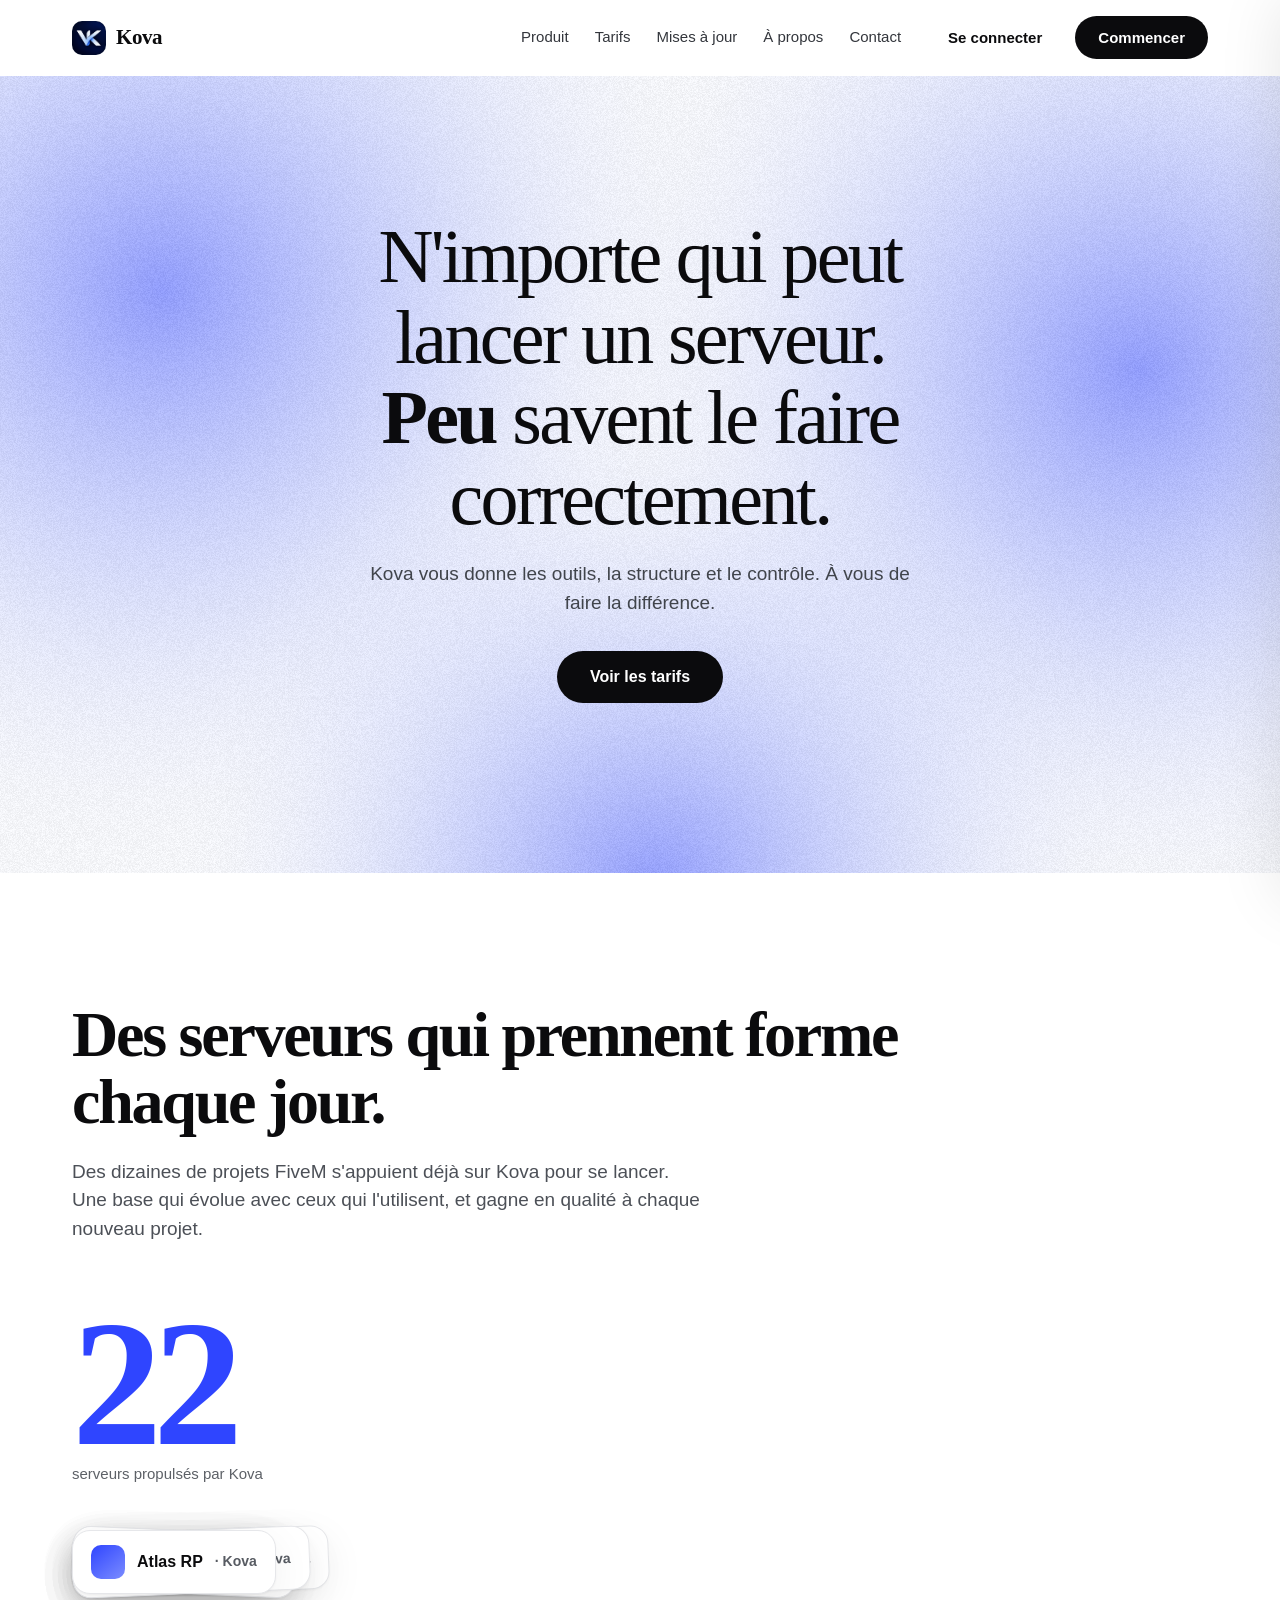
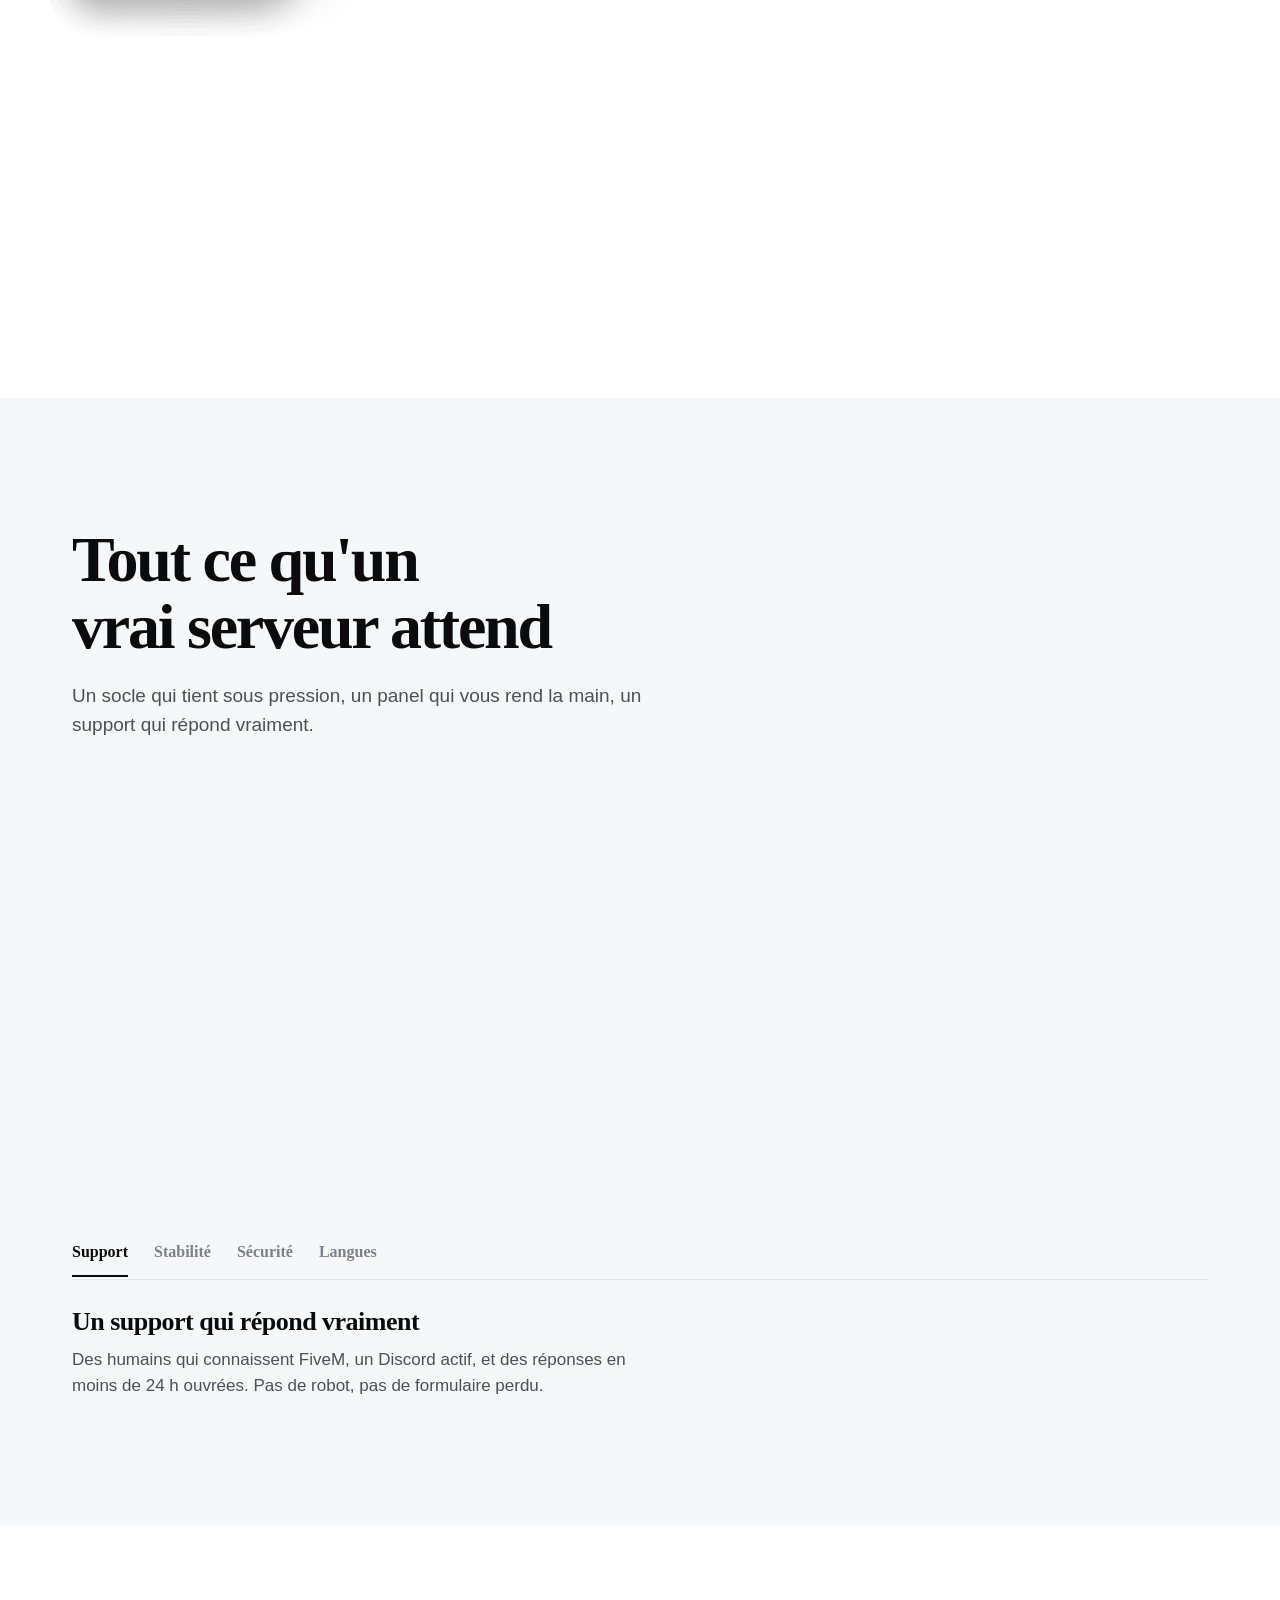
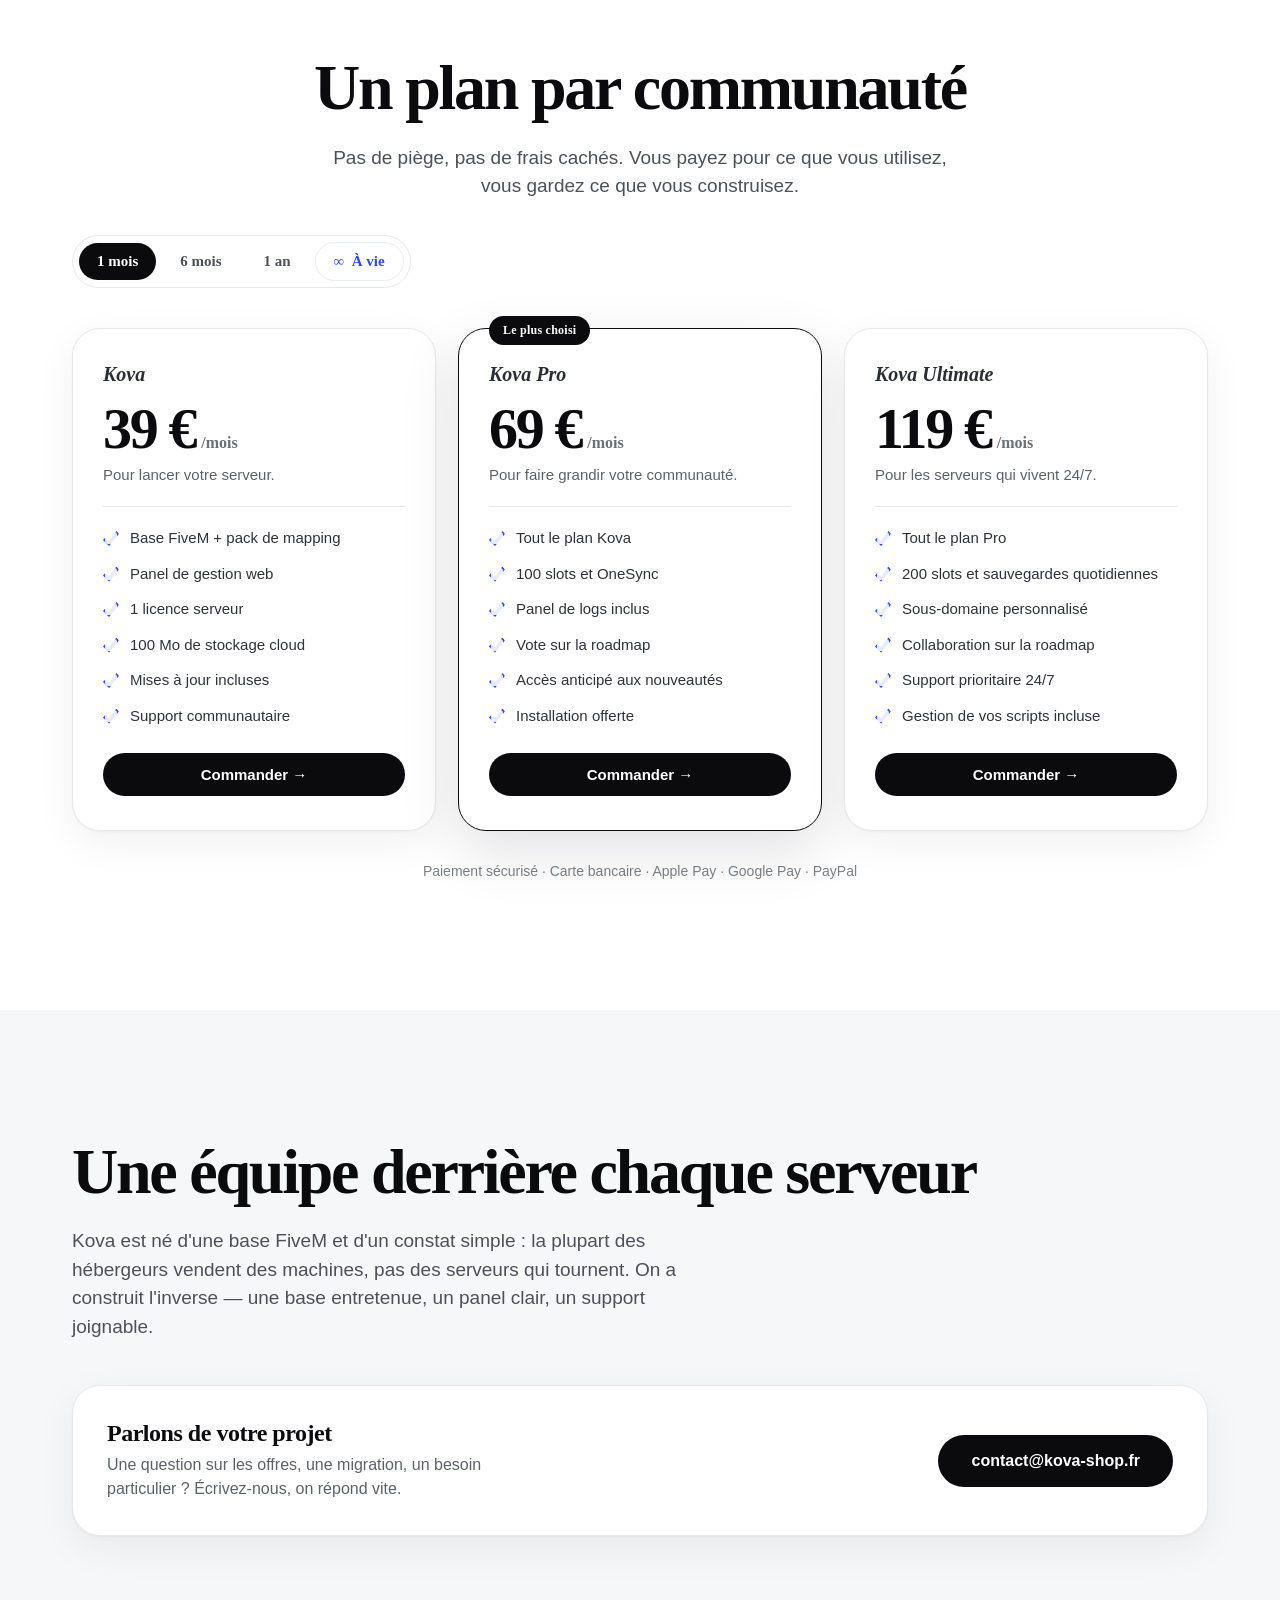
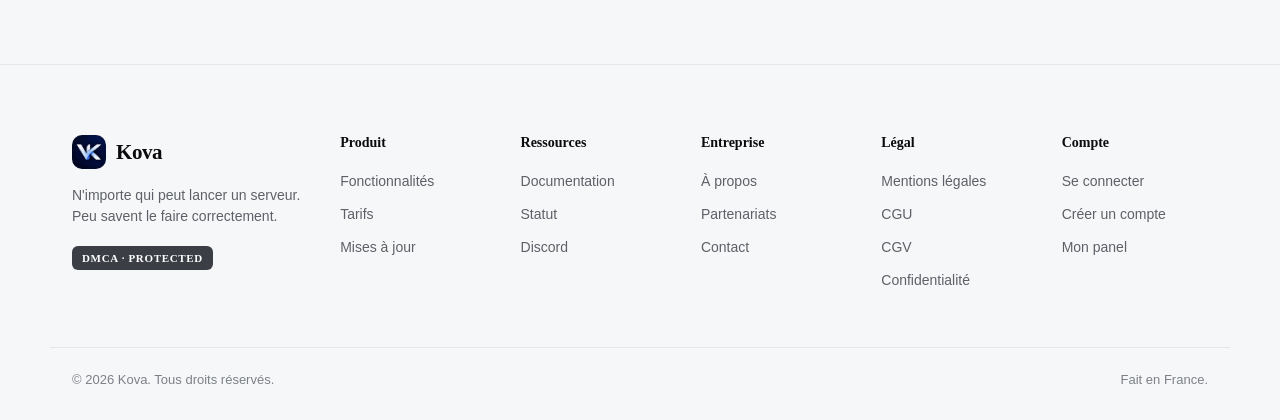
==== index.html @ a5ce089c "Add files via upload" ====
<!doctype html>
<html lang="fr">
<head>
<meta charset="utf-8">
<meta name="viewport" content="width=device-width,initial-scale=1">
<title>Kova — Location et hébergement de serveurs FiveM</title>
<meta name="description" content="Kova loue et héberge votre serveur FiveM : base prête, panel de gestion web, support qui répond vraiment.">
<link rel="icon" href="logo.png">


<style type="text/css">@font-face {font-family:'Manrope';font-style:normal;font-weight:400;src:url(/cf-fonts/v/manrope/5.2.8/latin/wght/normal.woff2);unicode-range:U+0000-00FF,U+0131,U+0152-0153,U+02BB-02BC,U+02C6,U+02DA,U+02DC,U+0304,U+0308,U+0329,U+2000-206F,U+20AC,U+2122,U+2191,U+2193,U+2212,U+2215,U+FEFF,U+FFFD;font-display:swap;}@font-face {font-family:'Manrope';font-style:normal;font-weight:400;src:url(/cf-fonts/v/manrope/5.2.8/vietnamese/wght/normal.woff2);unicode-range:U+0102-0103,U+0110-0111,U+0128-0129,U+0168-0169,U+01A0-01A1,U+01AF-01B0,U+0300-0301,U+0303-0304,U+0308-0309,U+0323,U+0329,U+1EA0-1EF9,U+20AB;font-display:swap;}@font-face {font-family:'Manrope';font-style:normal;font-weight:400;src:url(/cf-fonts/v/manrope/5.2.8/cyrillic/wght/normal.woff2);unicode-range:U+0301,U+0400-045F,U+0490-0491,U+04B0-04B1,U+2116;font-display:swap;}@font-face {font-family:'Manrope';font-style:normal;font-weight:400;src:url(/cf-fonts/v/manrope/5.2.8/greek/wght/normal.woff2);unicode-range:U+0370-0377,U+037A-037F,U+0384-038A,U+038C,U+038E-03A1,U+03A3-03FF;font-display:swap;}@font-face {font-family:'Manrope';font-style:normal;font-weight:400;src:url(/cf-fonts/v/manrope/5.2.8/cyrillic-ext/wght/normal.woff2);unicode-range:U+0460-052F,U+1C80-1C8A,U+20B4,U+2DE0-2DFF,U+A640-A69F,U+FE2E-FE2F;font-display:swap;}@font-face {font-family:'Manrope';font-style:normal;font-weight:400;src:url(/cf-fonts/v/manrope/5.2.8/latin-ext/wght/normal.woff2);unicode-range:U+0100-02BA,U+02BD-02C5,U+02C7-02CC,U+02CE-02D7,U+02DD-02FF,U+0304,U+0308,U+0329,U+1D00-1DBF,U+1E00-1E9F,U+1EF2-1EFF,U+2020,U+20A0-20AB,U+20AD-20C0,U+2113,U+2C60-2C7F,U+A720-A7FF;font-display:swap;}@font-face {font-family:'Manrope';font-style:normal;font-weight:500;src:url(/cf-fonts/v/manrope/5.2.8/cyrillic/wght/normal.woff2);unicode-range:U+0301,U+0400-045F,U+0490-0491,U+04B0-04B1,U+2116;font-display:swap;}@font-face {font-family:'Manrope';font-style:normal;font-weight:500;src:url(/cf-fonts/v/manrope/5.2.8/latin/wght/normal.woff2);unicode-range:U+0000-00FF,U+0131,U+0152-0153,U+02BB-02BC,U+02C6,U+02DA,U+02DC,U+0304,U+0308,U+0329,U+2000-206F,U+20AC,U+2122,U+2191,U+2193,U+2212,U+2215,U+FEFF,U+FFFD;font-display:swap;}@font-face {font-family:'Manrope';font-style:normal;font-weight:500;src:url(/cf-fonts/v/manrope/5.2.8/greek/wght/normal.woff2);unicode-range:U+0370-0377,U+037A-037F,U+0384-038A,U+038C,U+038E-03A1,U+03A3-03FF;font-display:swap;}@font-face {font-family:'Manrope';font-style:normal;font-weight:500;src:url(/cf-fonts/v/manrope/5.2.8/latin-ext/wght/normal.woff2);unicode-range:U+0100-02BA,U+02BD-02C5,U+02C7-02CC,U+02CE-02D7,U+02DD-02FF,U+0304,U+0308,U+0329,U+1D00-1DBF,U+1E00-1E9F,U+1EF2-1EFF,U+2020,U+20A0-20AB,U+20AD-20C0,U+2113,U+2C60-2C7F,U+A720-A7FF;font-display:swap;}@font-face {font-family:'Manrope';font-style:normal;font-weight:500;src:url(/cf-fonts/v/manrope/5.2.8/cyrillic-ext/wght/normal.woff2);unicode-range:U+0460-052F,U+1C80-1C8A,U+20B4,U+2DE0-2DFF,U+A640-A69F,U+FE2E-FE2F;font-display:swap;}@font-face {font-family:'Manrope';font-style:normal;font-weight:500;src:url(/cf-fonts/v/manrope/5.2.8/vietnamese/wght/normal.woff2);unicode-range:U+0102-0103,U+0110-0111,U+0128-0129,U+0168-0169,U+01A0-01A1,U+01AF-01B0,U+0300-0301,U+0303-0304,U+0308-0309,U+0323,U+0329,U+1EA0-1EF9,U+20AB;font-display:swap;}@font-face {font-family:'Manrope';font-style:normal;font-weight:600;src:url(/cf-fonts/v/manrope/5.2.8/cyrillic/wght/normal.woff2);unicode-range:U+0301,U+0400-045F,U+0490-0491,U+04B0-04B1,U+2116;font-display:swap;}@font-face {font-family:'Manrope';font-style:normal;font-weight:600;src:url(/cf-fonts/v/manrope/5.2.8/vietnamese/wght/normal.woff2);unicode-range:U+0102-0103,U+0110-0111,U+0128-0129,U+0168-0169,U+01A0-01A1,U+01AF-01B0,U+0300-0301,U+0303-0304,U+0308-0309,U+0323,U+0329,U+1EA0-1EF9,U+20AB;font-display:swap;}@font-face {font-family:'Manrope';font-style:normal;font-weight:600;src:url(/cf-fonts/v/manrope/5.2.8/cyrillic-ext/wght/normal.woff2);unicode-range:U+0460-052F,U+1C80-1C8A,U+20B4,U+2DE0-2DFF,U+A640-A69F,U+FE2E-FE2F;font-display:swap;}@font-face {font-family:'Manrope';font-style:normal;font-weight:600;src:url(/cf-fonts/v/manrope/5.2.8/greek/wght/normal.woff2);unicode-range:U+0370-0377,U+037A-037F,U+0384-038A,U+038C,U+038E-03A1,U+03A3-03FF;font-display:swap;}@font-face {font-family:'Manrope';font-style:normal;font-weight:600;src:url(/cf-fonts/v/manrope/5.2.8/latin/wght/normal.woff2);unicode-range:U+0000-00FF,U+0131,U+0152-0153,U+02BB-02BC,U+02C6,U+02DA,U+02DC,U+0304,U+0308,U+0329,U+2000-206F,U+20AC,U+2122,U+2191,U+2193,U+2212,U+2215,U+FEFF,U+FFFD;font-display:swap;}@font-face {font-family:'Manrope';font-style:normal;font-weight:600;src:url(/cf-fonts/v/manrope/5.2.8/latin-ext/wght/normal.woff2);unicode-range:U+0100-02BA,U+02BD-02C5,U+02C7-02CC,U+02CE-02D7,U+02DD-02FF,U+0304,U+0308,U+0329,U+1D00-1DBF,U+1E00-1E9F,U+1EF2-1EFF,U+2020,U+20A0-20AB,U+20AD-20C0,U+2113,U+2C60-2C7F,U+A720-A7FF;font-display:swap;}@font-face {font-family:'Manrope';font-style:normal;font-weight:700;src:url(/cf-fonts/v/manrope/5.2.8/cyrillic-ext/wght/normal.woff2);unicode-range:U+0460-052F,U+1C80-1C8A,U+20B4,U+2DE0-2DFF,U+A640-A69F,U+FE2E-FE2F;font-display:swap;}@font-face {font-family:'Manrope';font-style:normal;font-weight:700;src:url(/cf-fonts/v/manrope/5.2.8/latin-ext/wght/normal.woff2);unicode-range:U+0100-02BA,U+02BD-02C5,U+02C7-02CC,U+02CE-02D7,U+02DD-02FF,U+0304,U+0308,U+0329,U+1D00-1DBF,U+1E00-1E9F,U+1EF2-1EFF,U+2020,U+20A0-20AB,U+20AD-20C0,U+2113,U+2C60-2C7F,U+A720-A7FF;font-display:swap;}@font-face {font-family:'Manrope';font-style:normal;font-weight:700;src:url(/cf-fonts/v/manrope/5.2.8/greek/wght/normal.woff2);unicode-range:U+0370-0377,U+037A-037F,U+0384-038A,U+038C,U+038E-03A1,U+03A3-03FF;font-display:swap;}@font-face {font-family:'Manrope';font-style:normal;font-weight:700;src:url(/cf-fonts/v/manrope/5.2.8/cyrillic/wght/normal.woff2);unicode-range:U+0301,U+0400-045F,U+0490-0491,U+04B0-04B1,U+2116;font-display:swap;}@font-face {font-family:'Manrope';font-style:normal;font-weight:700;src:url(/cf-fonts/v/manrope/5.2.8/latin/wght/normal.woff2);unicode-range:U+0000-00FF,U+0131,U+0152-0153,U+02BB-02BC,U+02C6,U+02DA,U+02DC,U+0304,U+0308,U+0329,U+2000-206F,U+20AC,U+2122,U+2191,U+2193,U+2212,U+2215,U+FEFF,U+FFFD;font-display:swap;}@font-face {font-family:'Manrope';font-style:normal;font-weight:700;src:url(/cf-fonts/v/manrope/5.2.8/vietnamese/wght/normal.woff2);unicode-range:U+0102-0103,U+0110-0111,U+0128-0129,U+0168-0169,U+01A0-01A1,U+01AF-01B0,U+0300-0301,U+0303-0304,U+0308-0309,U+0323,U+0329,U+1EA0-1EF9,U+20AB;font-display:swap;}@font-face {font-family:'Manrope';font-style:normal;font-weight:800;src:url(/cf-fonts/v/manrope/5.2.8/cyrillic-ext/wght/normal.woff2);unicode-range:U+0460-052F,U+1C80-1C8A,U+20B4,U+2DE0-2DFF,U+A640-A69F,U+FE2E-FE2F;font-display:swap;}@font-face {font-family:'Manrope';font-style:normal;font-weight:800;src:url(/cf-fonts/v/manrope/5.2.8/latin/wght/normal.woff2);unicode-range:U+0000-00FF,U+0131,U+0152-0153,U+02BB-02BC,U+02C6,U+02DA,U+02DC,U+0304,U+0308,U+0329,U+2000-206F,U+20AC,U+2122,U+2191,U+2193,U+2212,U+2215,U+FEFF,U+FFFD;font-display:swap;}@font-face {font-family:'Manrope';font-style:normal;font-weight:800;src:url(/cf-fonts/v/manrope/5.2.8/greek/wght/normal.woff2);unicode-range:U+0370-0377,U+037A-037F,U+0384-038A,U+038C,U+038E-03A1,U+03A3-03FF;font-display:swap;}@font-face {font-family:'Manrope';font-style:normal;font-weight:800;src:url(/cf-fonts/v/manrope/5.2.8/cyrillic/wght/normal.woff2);unicode-range:U+0301,U+0400-045F,U+0490-0491,U+04B0-04B1,U+2116;font-display:swap;}@font-face {font-family:'Manrope';font-style:normal;font-weight:800;src:url(/cf-fonts/v/manrope/5.2.8/vietnamese/wght/normal.woff2);unicode-range:U+0102-0103,U+0110-0111,U+0128-0129,U+0168-0169,U+01A0-01A1,U+01AF-01B0,U+0300-0301,U+0303-0304,U+0308-0309,U+0323,U+0329,U+1EA0-1EF9,U+20AB;font-display:swap;}@font-face {font-family:'Manrope';font-style:normal;font-weight:800;src:url(/cf-fonts/v/manrope/5.2.8/latin-ext/wght/normal.woff2);unicode-range:U+0100-02BA,U+02BD-02C5,U+02C7-02CC,U+02CE-02D7,U+02DD-02FF,U+0304,U+0308,U+0329,U+1D00-1DBF,U+1E00-1E9F,U+1EF2-1EFF,U+2020,U+20A0-20AB,U+20AD-20C0,U+2113,U+2C60-2C7F,U+A720-A7FF;font-display:swap;}</style>
<link rel="stylesheet" href="style.css">
</head>
<body>

<header class="hd" id="hd">
  <div class="hd-in">
    <a href="/" class="brand"><img src="logo.png" alt="Kova">Kova</a>
    <nav class="nav">
      <a href="#produit">Produit</a>
      <a href="#tarifs">Tarifs</a>
      <a href="#misesajour">Mises à jour</a>
      <a href="#apropos">À propos</a>
      <a href="#contact">Contact</a>
    </nav>
    <div class="hd-cta">
      <a href="https://panel.kova-shop.fr/login" class="btn btn-ghost">Se connecter</a>
      <a href="https://panel.kova-shop.fr/register" class="btn btn-dark">Commencer</a>
    </div>
    <button class="burger" id="burger" aria-label="Menu"><span></span><span></span></button>
  </div>
</header>

<!-- Panneau mobile -->
<div class="drawer" id="drawer">
  <div class="dr-top">
    <a href="/" class="brand"><img src="logo.png" alt="Kova">Kova</a>
    <button class="x" id="closeDrawer" aria-label="Fermer">✕</button>
  </div>
  <nav>
    <a href="#produit">Produit</a>
    <a href="#tarifs">Tarifs</a>
    <a href="#misesajour">Mises à jour</a>
    <a href="#apropos">À propos</a>
    <a href="#contact">Contact</a>
  </nav>
  <div class="dr-cta">
    <a href="https://panel.kova-shop.fr/login" class="btn btn-outline btn-block">Se connecter</a>
    <a href="https://panel.kova-shop.fr/register" class="btn btn-dark btn-block">Commencer</a>
  </div>
</div>
<div class="veil" id="veil"></div>

<main>

  <!-- HERO -->
  <section class="hero">
    <div class="pixwrap"><canvas class="pix" data-grad="hero"></canvas></div>
    <div class="hero-in">
      <h1>N'importe qui peut lancer un serveur.<br><b>Peu</b> savent le faire correctement.</h1>
      <p>Kova vous donne les outils, la structure et le contrôle. À vous de faire la différence.</p>
      <a href="#tarifs" class="btn btn-dark btn-lg">Voir les tarifs</a>
    </div>
  </section>

  <!-- PREUVE -->
  <section class="sec" id="misesajour">
    <div class="wrap">
      <h2 class="h2-xl">Des serveurs qui prennent forme<br>chaque jour.</h2>
      <p class="lead">Des dizaines de projets FiveM s'appuient déjà sur Kova pour se lancer. Une base qui évolue avec ceux qui l'utilisent, et gagne en qualité à chaque nouveau projet.</p>
      <div class="stat"><span class="big">22</span><span class="lbl">serveurs propulsés par Kova</span></div>
      <div class="cloud" id="cloud"></div>
    </div>
  </section>

  <!-- PRODUIT -->
  <section class="sec alt" id="produit">
    <div class="wrap">
      <h2 class="h2-xl">Tout ce qu'un<br>vrai serveur attend</h2>
      <p class="lead">Un socle qui tient sous pression, un panel qui vous rend la main, un support qui répond vraiment.</p>
      <div class="pixwrap sm"><canvas class="pix" data-grad="bubble"></canvas></div>
      <div class="tabs" id="tabs">
        <div class="tab-btns">
          <button class="on" data-tab="support">Support</button>
          <button data-tab="stabilite">Stabilité</button>
          <button data-tab="securite">Sécurité</button>
          <button data-tab="langues">Langues</button>
        </div>
        <div class="tab-body">
          <div class="tp on" id="t-support">
            <h3>Un support qui répond vraiment</h3>
            <p>Des humains qui connaissent FiveM, un Discord actif, et des réponses en moins de 24 h ouvrées. Pas de robot, pas de formulaire perdu.</p>
          </div>
          <div class="tp" id="t-stabilite">
            <h3>Un socle qui tient sous pression</h3>
            <p>Machines dédiées, bases optimisées, redémarrages planifiés : votre serveur reste jouable même à pleine charge.</p>
          </div>
          <div class="tp" id="t-securite">
            <h3>Vos données restent les vôtres</h3>
            <p>Sauvegardes régulières, accès cloisonnés, anti-DDoS en amont. Vous gardez la main sur votre base et vos fichiers.</p>
          </div>
          <div class="tp" id="t-langues">
            <h3>Parler la langue de vos joueurs</h3>
            <p>Français, anglais, espagnol : le panel et les bases s'adaptent à votre communauté, où qu'elle soit.</p>
          </div>
        </div>
      </div>
    </div>
  </section>

  <!-- TARIFS -->
  <section class="sec" id="tarifs">
    <div class="wrap c">
      <h2 class="h2-xl c">Un plan par communauté</h2>
      <p class="lead c">Pas de piège, pas de frais cachés. Vous payez pour ce que vous utilisez, vous gardez ce que vous construisez.</p>
      <div class="periods" id="periods">
        <button class="on" data-period="month">1 mois</button>
        <button data-period="6months">6 mois</button>
        <button data-period="year">1 an</button>
        <button data-period="lifetime" class="life">∞ &nbsp;À vie</button>
      </div>
    </div>
    <div class="wrap">
      <div class="plans" id="plans">
        <article class="plan">
          <div class="pname">Kova</div>
          <div class="prow"><span class="pprice" data-price="month">39 €</span><span class="pper" data-per>/mois</span></div>
          <p class="pdesc">Pour lancer votre serveur.</p>
          <ul class="fl">
            <li>Base FiveM + pack de mapping</li>
            <li>Panel de gestion web</li>
            <li>1 licence serveur</li>
            <li>100 Mo de stockage cloud</li>
            <li>Mises à jour incluses</li>
            <li>Support communautaire</li>
          </ul>
          <a href="https://panel.kova-shop.fr/register" class="btn btn-dark btn-block">Commander →</a>
        </article>
        <article class="plan hl">
          <span class="tag">Le plus choisi</span>
          <div class="pname">Kova Pro</div>
          <div class="prow"><span class="pprice" data-price="month">69 €</span><span class="pper" data-per>/mois</span></div>
          <p class="pdesc">Pour faire grandir votre communauté.</p>
          <ul class="fl">
            <li>Tout le plan Kova</li>
            <li>100 slots et OneSync</li>
            <li>Panel de logs inclus</li>
            <li>Vote sur la roadmap</li>
            <li>Accès anticipé aux nouveautés</li>
            <li>Installation offerte</li>
          </ul>
          <a href="https://panel.kova-shop.fr/register" class="btn btn-dark btn-block">Commander →</a>
        </article>
        <article class="plan">
          <div class="pname">Kova Ultimate</div>
          <div class="prow"><span class="pprice" data-price="month">119 €</span><span class="pper" data-per>/mois</span></div>
          <p class="pdesc">Pour les serveurs qui vivent 24/7.</p>
          <ul class="fl">
            <li>Tout le plan Pro</li>
            <li>200 slots et sauvegardes quotidiennes</li>
            <li>Sous-domaine personnalisé</li>
            <li>Collaboration sur la roadmap</li>
            <li>Support prioritaire 24/7</li>
            <li>Gestion de vos scripts incluse</li>
          </ul>
          <a href="https://panel.kova-shop.fr/register" class="btn btn-dark btn-block">Commander →</a>
        </article>
      </div>
      <p class="pay">Paiement sécurisé · Carte bancaire · Apple Pay · Google Pay · PayPal</p>
    </div>
  </section>

  <!-- À PROPOS / CONTACT -->
  <section class="sec alt" id="apropos">
    <div class="wrap">
      <h2 class="h2-xl">Une équipe derrière chaque serveur</h2>
      <p class="lead">Kova est né d'une base FiveM et d'un constat simple : la plupart des hébergeurs vendent des machines, pas des serveurs qui tournent. On a construit l'inverse — une base entretenue, un panel clair, un support joignable.</p>
      <div class="contact" id="contact">
        <div>
          <h3>Parlons de votre projet</h3>
          <p>Une question sur les offres, une migration, un besoin particulier ? Écrivez-nous, on répond vite.</p>
        </div>
        <a href="mailto:contact@kova-shop.fr" class="btn btn-dark btn-lg">contact@kova-shop.fr</a>
      </div>
    </div>
  </section>

</main>

<footer class="ft">
  <div class="wrap ft-in">
    <div class="ft-brand">
      <a href="/" class="brand"><img src="logo.png" alt="Kova">Kova</a>
      <p>N'importe qui peut lancer un serveur.<br>Peu savent le faire correctement.</p>
      <span class="dmca">DMCA · PROTECTED</span>
    </div>
    <div class="ft-col"><h4>Produit</h4>
      <a href="#produit">Fonctionnalités</a><a href="#tarifs">Tarifs</a><a href="#misesajour">Mises à jour</a></div>
    <div class="ft-col"><h4>Ressources</h4>
      <a href="https://panel.kova-shop.fr/register">Documentation</a><a href="https://panel.kova-shop.fr/register">Statut</a><a href="#contact">Discord</a></div>
    <div class="ft-col"><h4>Entreprise</h4>
      <a href="#apropos">À propos</a><a href="#contact">Partenariats</a><a href="#contact">Contact</a></div>
    <div class="ft-col"><h4>Légal</h4>
      <a href="#legal">Mentions légales</a><a href="#legal">CGU</a><a href="#legal">CGV</a><a href="#legal">Confidentialité</a></div>
    <div class="ft-col"><h4>Compte</h4>
      <a href="https://panel.kova-shop.fr/login">Se connecter</a><a href="https://panel.kova-shop.fr/register">Créer un compte</a><a href="https://panel.kova-shop.fr/panel">Mon panel</a></div>
  </div>
  <div class="wrap ft-bot"><span>© <span id="yr">2026</span> Kova. Tous droits réservés.</span><span>Fait en France.</span></div>
</footer>

<script src="site.js"></script>
</body>
</html>
---- style.css ----
:root{
  --ink:#0b0b0d; --paper:#ffffff; --soft:#f6f7f9; --soft2:#eef0f4;
  --line:#e6e7ea; --muted:#7c8087; --blue:#2f45ff; --blue-soft:#e8eaff;
  --r:20px; --r-lg:28px;
  --sh:0 1px 2px rgba(10,10,20,.04), 0 12px 40px rgba(10,10,20,.06);
}
*{box-sizing:border-box;margin:0;padding:0}
html{scroll-behavior:smooth}
body{
  font-family:Manrope,-apple-system,BlinkMacSystemFont,"Segoe UI",Roboto,sans-serif;
  color:var(--ink); background:var(--paper); -webkit-font-smoothing:antialiased;
  line-height:1.5;
}
img{display:block;max-width:100%}
a{color:inherit;text-decoration:none}
.wrap{max-width:1180px;margin:0 auto;padding:0 22px}

/* ---------- Boutons ---------- */
.btn{
  display:inline-flex;align-items:center;justify-content:center;gap:8px;
  padding:13px 22px;border-radius:99px;border:1px solid transparent;
  font:600 15px/1 Manrope,sans-serif;cursor:pointer;white-space:nowrap;
  transition:transform .15s ease, background .2s ease, box-shadow .2s ease;
}
.btn:hover{transform:translateY(-1px)}
.btn-dark{background:var(--ink);color:#fff}
.btn-dark:hover{background:#242429}
.btn-outline{background:#fff;border-color:var(--line);color:var(--ink)}
.btn-outline:hover{border-color:#cfd2d8}
.btn-ghost{color:var(--ink)}
.btn-lg{padding:17px 32px;font-size:16px}
.btn-block{width:100%}

/* ---------- Header ---------- */
.hd{position:sticky;top:0;z-index:50;background:rgba(255,255,255,.85);backdrop-filter:blur(14px);border-bottom:1px solid transparent;transition:border-color .25s}
.hd.on{border-color:var(--line)}
.hd-in{max-width:1180px;margin:0 auto;padding:16px 22px;display:flex;align-items:center;gap:24px}
.brand{display:flex;align-items:center;gap:10px;font:800 21px Manrope;letter-spacing:-.02em}
.brand img{width:34px;height:34px;border-radius:10px;object-fit:cover}
.nav{display:flex;gap:26px;margin-left:auto;font-size:15px;font-weight:500;color:#33363c}
.nav a:hover{color:var(--blue)}
.hd-cta{display:flex;gap:10px;align-items:center}
.burger{display:none;width:44px;height:44px;border:1px solid var(--line);border-radius:14px;background:#fff;cursor:pointer;position:relative}
.burger span{position:absolute;left:12px;width:20px;height:1.6px;background:var(--ink);border-radius:2px}
.burger span:first-child{top:17px}.burger span:last-child{top:24px}

/* ---------- Drawer ---------- */
.drawer{position:fixed;inset:0 0 0 auto;width:min(420px,100%);background:#fff;z-index:70;transform:translateX(105%);transition:transform .32s cubic-bezier(.4,0,.2,1);display:flex;flex-direction:column;padding:22px;box-shadow:-20px 0 60px rgba(0,0,0,.1)}
.drawer.open{transform:none}
.dr-top{display:flex;justify-content:space-between;align-items:center;margin-bottom:26px}
.x{width:44px;height:44px;border:1px solid var(--line);border-radius:14px;background:#fff;font-size:18px;cursor:pointer}
.drawer nav{display:flex;flex-direction:column;gap:4px;flex:1}
.drawer nav a{font:600 30px Manrope;letter-spacing:-.02em;padding:14px 16px;border-radius:14px}
.drawer nav a:first-child{background:var(--soft);color:var(--blue)}
.drawer nav a:hover{background:var(--soft)}
.dr-cta{display:flex;flex-direction:column;gap:10px}
.veil{position:fixed;inset:0;background:rgba(10,10,20,.35);opacity:0;pointer-events:none;transition:opacity .3s;z-index:60}
.veil.on{opacity:1;pointer-events:auto}

/* ---------- Hero ---------- */
.hero{position:relative;overflow:hidden;isolation:isolate}
.pixwrap{position:absolute;inset:0;z-index:-1}
.pix{width:100%;height:100%;display:block}
.hero-in{max-width:1180px;margin:0 auto;padding:clamp(70px,12vw,140px) 22px clamp(90px,14vw,170px);text-align:center}
.hero h1{font:500 clamp(38px,7.6vw,76px)/1.06 Manrope;letter-spacing:-.035em;max-width:15ch;margin:0 auto}
.hero h1 b{font-weight:800}
.hero p{color:#40444b;font-size:clamp(16px,2.1vw,19px);max-width:52ch;margin:22px auto 34px}

/* ---------- Sections ---------- */
.sec{padding:clamp(70px,10vw,130px) 0}
.sec.alt{background:var(--soft)}
.h2-xl{font:700 clamp(34px,6.4vw,64px)/1.05 Manrope;letter-spacing:-.035em;margin-bottom:22px}
.h2-xl.c,.c .h2-xl{text-align:center}
.lead{font-size:clamp(16px,2.1vw,19px);color:#4c5057;max-width:60ch}
.lead.c,.c .lead{margin:0 auto 34px;text-align:center}
.pixwrap.sm{position:relative;height:min(46vh,420px);border-radius:var(--r-lg);overflow:hidden;margin:38px 0}

.stat{margin:64px 0 44px}
.stat .big{display:block;font:800 clamp(78px,17vw,180px)/.86 Manrope;letter-spacing:-.05em;color:var(--blue)}
.stat .lbl{color:#5d6167;font-size:15px}

/* Nuage de cartes serveurs */
.cloud{position:relative;height:340px;margin-top:20px}
.sv{position:absolute;background:#fff;border:1px solid var(--line);border-radius:18px;padding:14px 18px;display:flex;align-items:center;gap:12px;font-weight:600;box-shadow:var(--sh);transform:rotate(var(--rot))}
.sv i{width:34px;height:34px;border-radius:10px;background:linear-gradient(140deg,var(--blue),#7b8cff);flex:none}
.sv span{color:#575b62;font-size:14px}

/* Tabs produit */
.tabs{margin-top:14px}
.tab-btns{display:flex;gap:26px;border-bottom:1px solid var(--line);overflow-x:auto;padding-bottom:2px}
.tab-btns button{background:none;border:0;font:600 16px Manrope;color:var(--muted);padding:14px 0;cursor:pointer;border-bottom:2px solid transparent;white-space:nowrap}
.tab-btns button.on{color:var(--ink);border-color:var(--ink)}
.tab-body{padding-top:26px;max-width:64ch}
.tp{display:none}
.tp.on{display:block}
.tp h3{font:700 26px/1.2 Manrope;letter-spacing:-.02em;margin-bottom:10px}
.tp p{color:#4c5057;font-size:17px}

/* ---------- Tarifs ---------- */
.periods{display:inline-flex;align-items:center;gap:6px;background:#fff;border:1px solid var(--line);border-radius:99px;padding:6px;margin:0 auto 40px;flex-wrap:wrap;justify-content:center}
.periods button{background:none;border:0;font:600 15px Manrope;color:#4c5057;padding:10px 18px;border-radius:99px;cursor:pointer}
.periods button.on{background:var(--ink);color:#fff}
.periods button.life{border:1px solid var(--blue-soft);color:var(--blue)}
.periods button.life.on{background:var(--blue);border-color:var(--blue);color:#fff}

.plans{display:grid;grid-template-columns:repeat(auto-fit,minmax(290px,1fr));gap:22px;align-items:start}
.plan{position:relative;background:#fff;border:1px solid var(--line);border-radius:var(--r-lg);padding:34px 30px;display:flex;flex-direction:column;box-shadow:var(--sh)}
.plan.hl{border-color:var(--ink);box-shadow:0 20px 60px rgba(10,10,30,.12)}
.tag{position:absolute;top:-13px;left:30px;background:var(--ink);color:#fff;font:700 12px Manrope;letter-spacing:.02em;padding:7px 14px;border-radius:99px}
.pname{font:600 20px Manrope;font-style:italic;color:#2a2d33}
.prow{display:flex;align-items:baseline;gap:6px;margin:14px 0 6px}
.pprice{font:800 clamp(44px,7vw,58px)/1 Manrope;letter-spacing:-.04em}
.pper{font:600 16px Manrope;color:#6b6f76}
.pdesc{color:#5d6167;font-size:15px;padding-bottom:20px;border-bottom:1px solid var(--line);margin-bottom:20px}
.fl{list-style:none;display:flex;flex-direction:column;gap:13px;flex:1;margin-bottom:26px}
.fl li{display:flex;gap:11px;align-items:flex-start;font-size:15px;color:#2f3238}
.fl li::before{content:"";flex:none;width:16px;height:16px;margin-top:3px;border-radius:5px;background:var(--blue-soft);
  box-shadow:inset 0 0 0 2px var(--blue);clip-path:polygon(14% 46%,0 62%,38% 100%,100% 22%,84% 6%,36% 68%)}
.pay{text-align:center;color:var(--muted);font-size:14px;margin-top:30px}

/* ---------- Contact / Footer ---------- */
.contact{display:flex;flex-wrap:wrap;gap:24px;justify-content:space-between;align-items:center;background:#fff;border:1px solid var(--line);border-radius:var(--r-lg);padding:34px;margin-top:44px;box-shadow:var(--sh)}
.contact h3{font:700 24px Manrope;letter-spacing:-.02em;margin-bottom:6px}
.contact p{color:#5d6167;max-width:46ch}
.ft{background:var(--soft);border-top:1px solid var(--line);padding:70px 0 30px;margin-top:0}
.ft-in{display:grid;grid-template-columns:1.6fr repeat(5,1fr);gap:34px}
.ft-brand p{color:#5d6167;font-size:14px;margin:16px 0 18px}
.dmca{display:inline-block;background:#3b3f45;color:#fff;font:700 11px Manrope;letter-spacing:.06em;padding:6px 10px;border-radius:6px}
.ft-col h4{font:700 14px Manrope;margin-bottom:14px}
.ft-col a{display:block;color:#5d6167;font-size:14px;padding:6px 0}
.ft-col a:hover{color:var(--blue)}
.ft-bot{display:flex;justify-content:space-between;gap:16px;flex-wrap:wrap;border-top:1px solid var(--line);margin-top:50px;padding-top:22px;color:var(--muted);font-size:13px}

@media(max-width:1000px){
  .ft-in{grid-template-columns:1fr 1fr;gap:26px}
  .ft-brand{grid-column:1/-1}
}
@media(max-width:880px){
  .nav,.hd-cta{display:none}
  .burger{display:block;margin-left:auto}
  .cloud{height:auto;display:flex;flex-direction:column;gap:12px}
  .sv{position:static;transform:none}
  .hero-in{padding-top:54px}
  .contact{padding:26px}
}
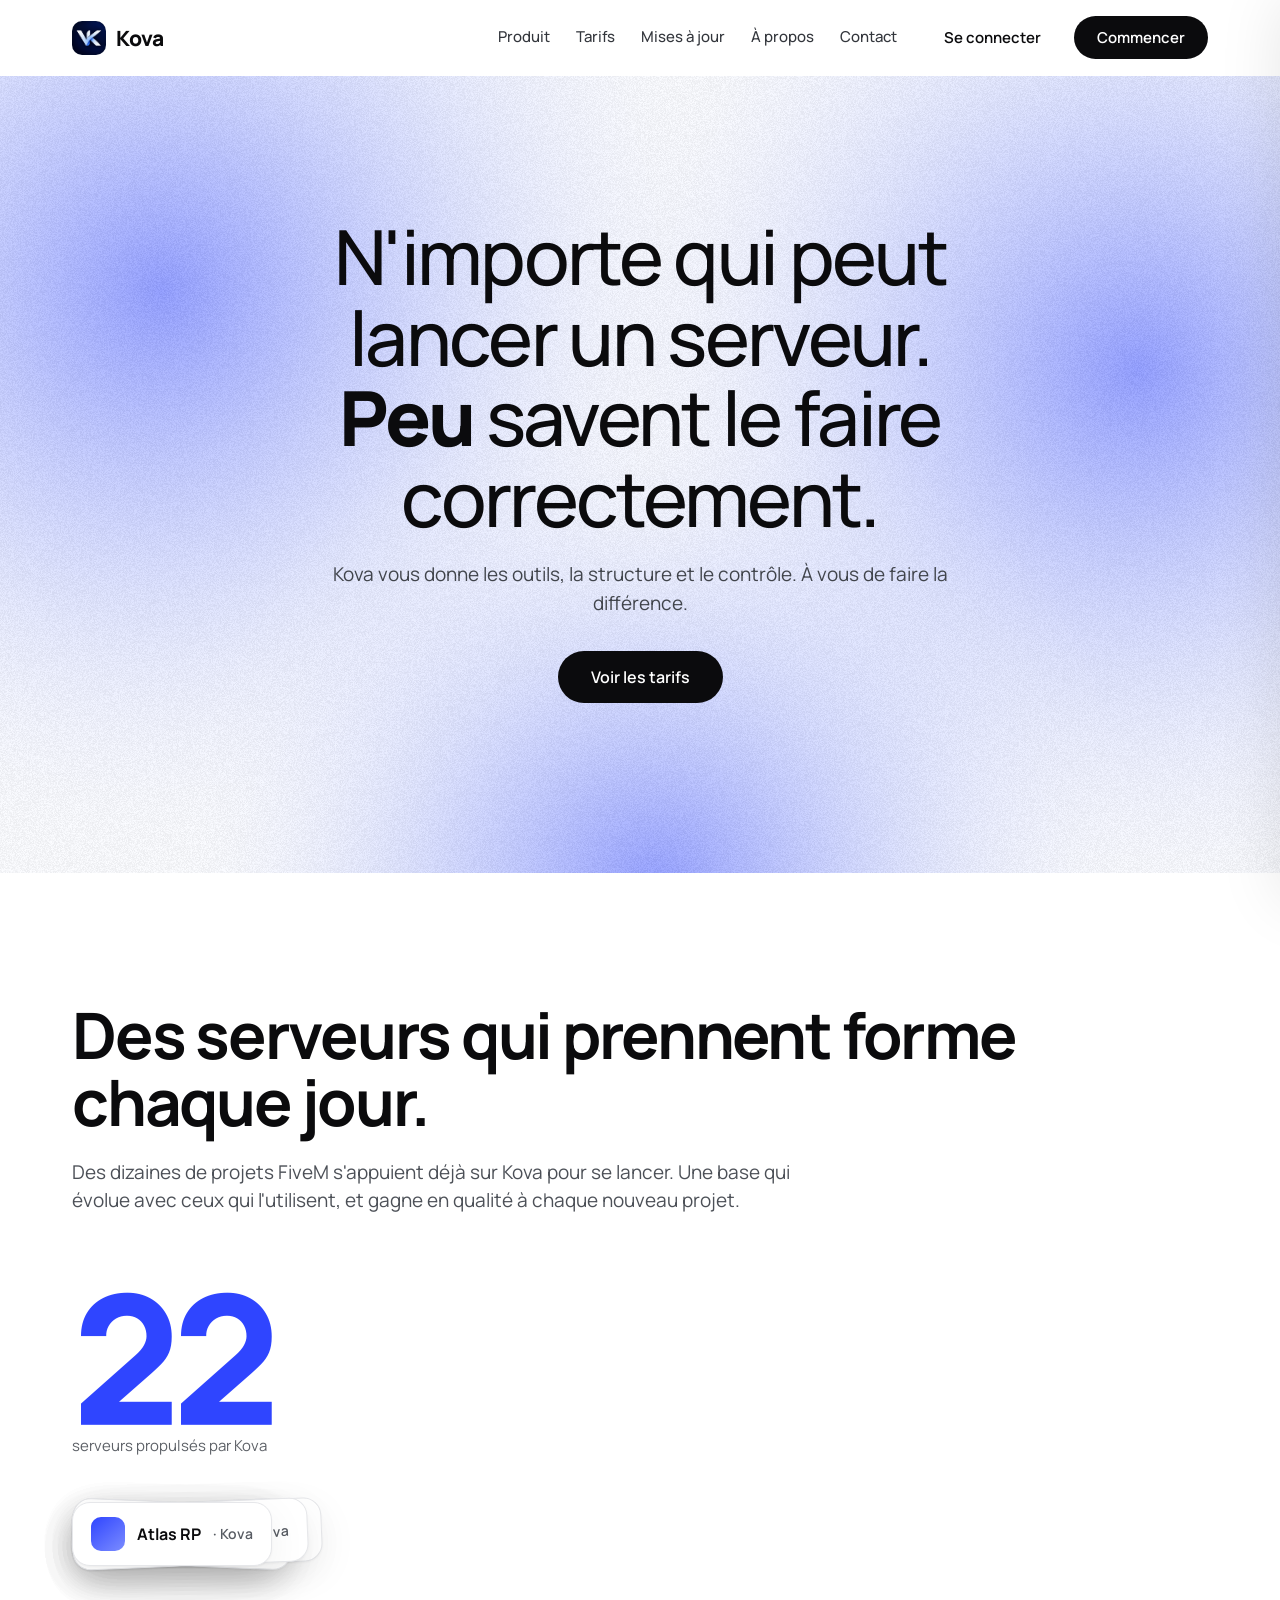
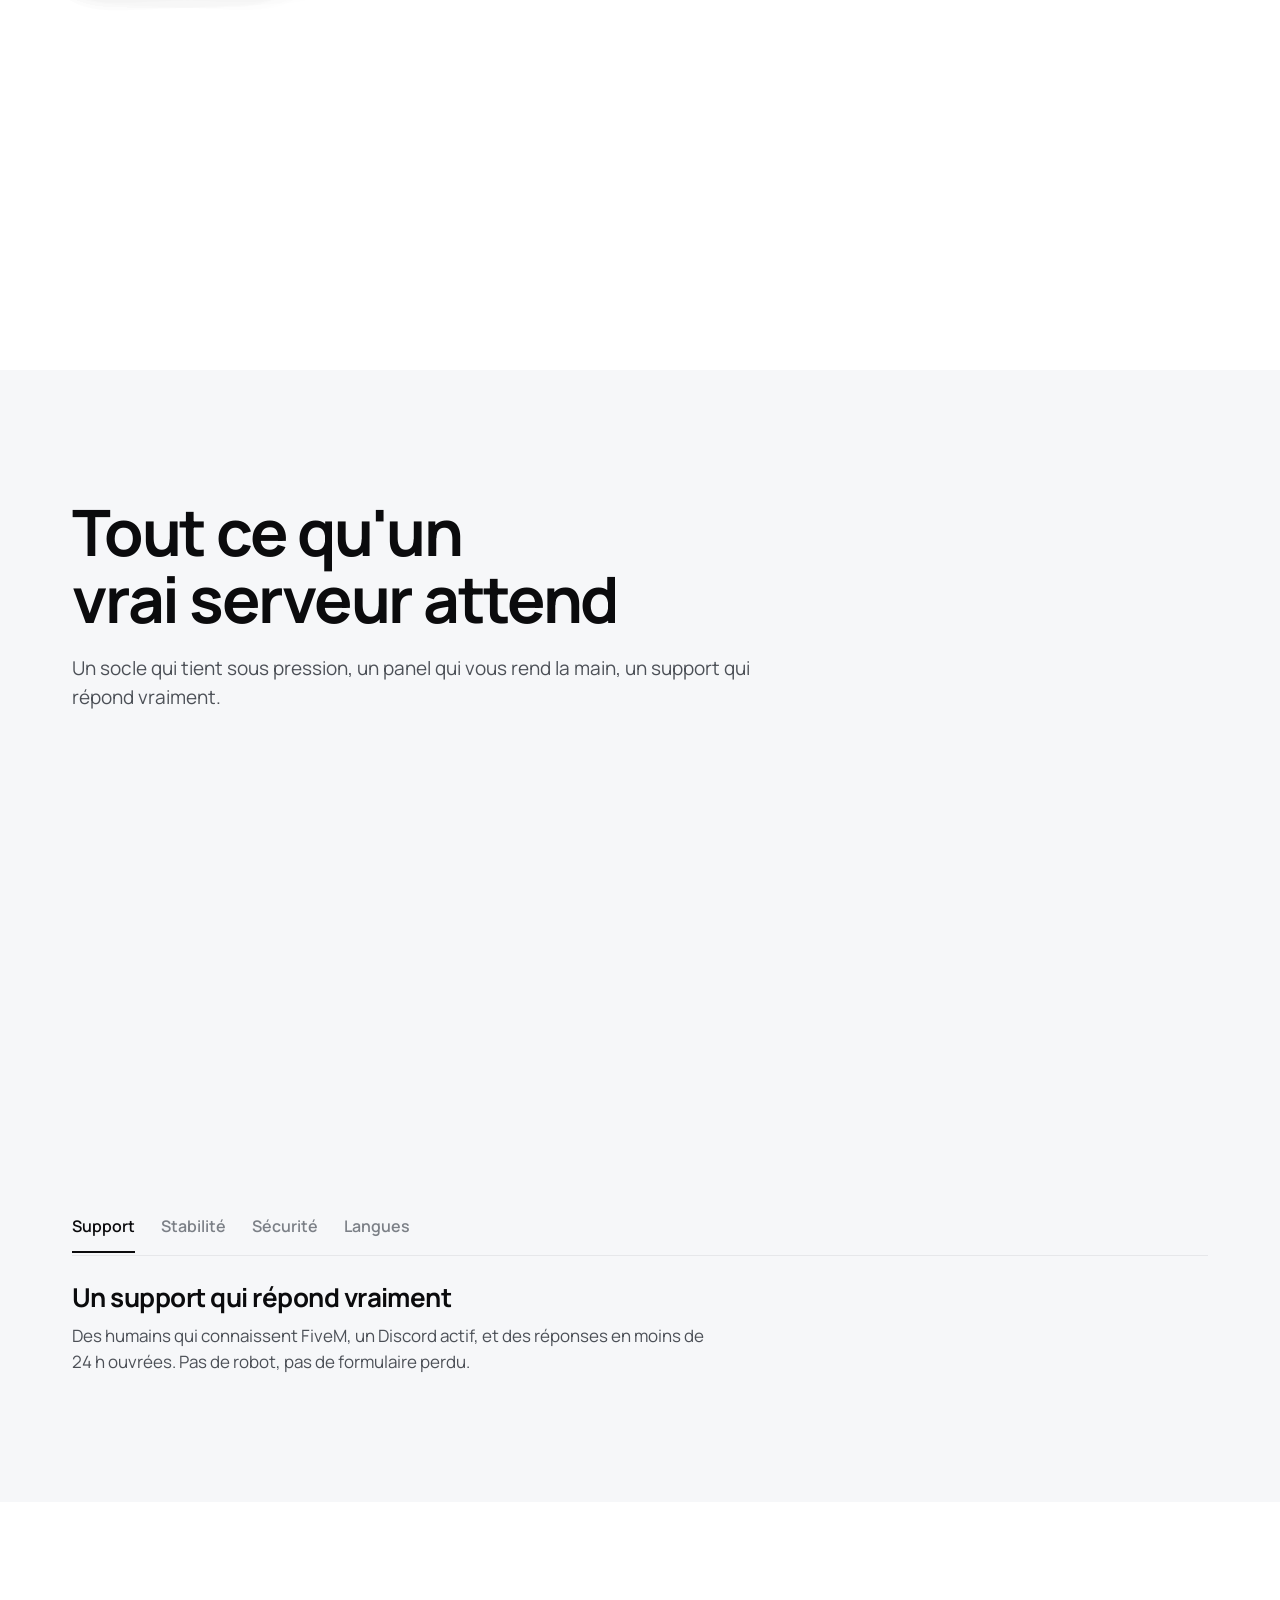
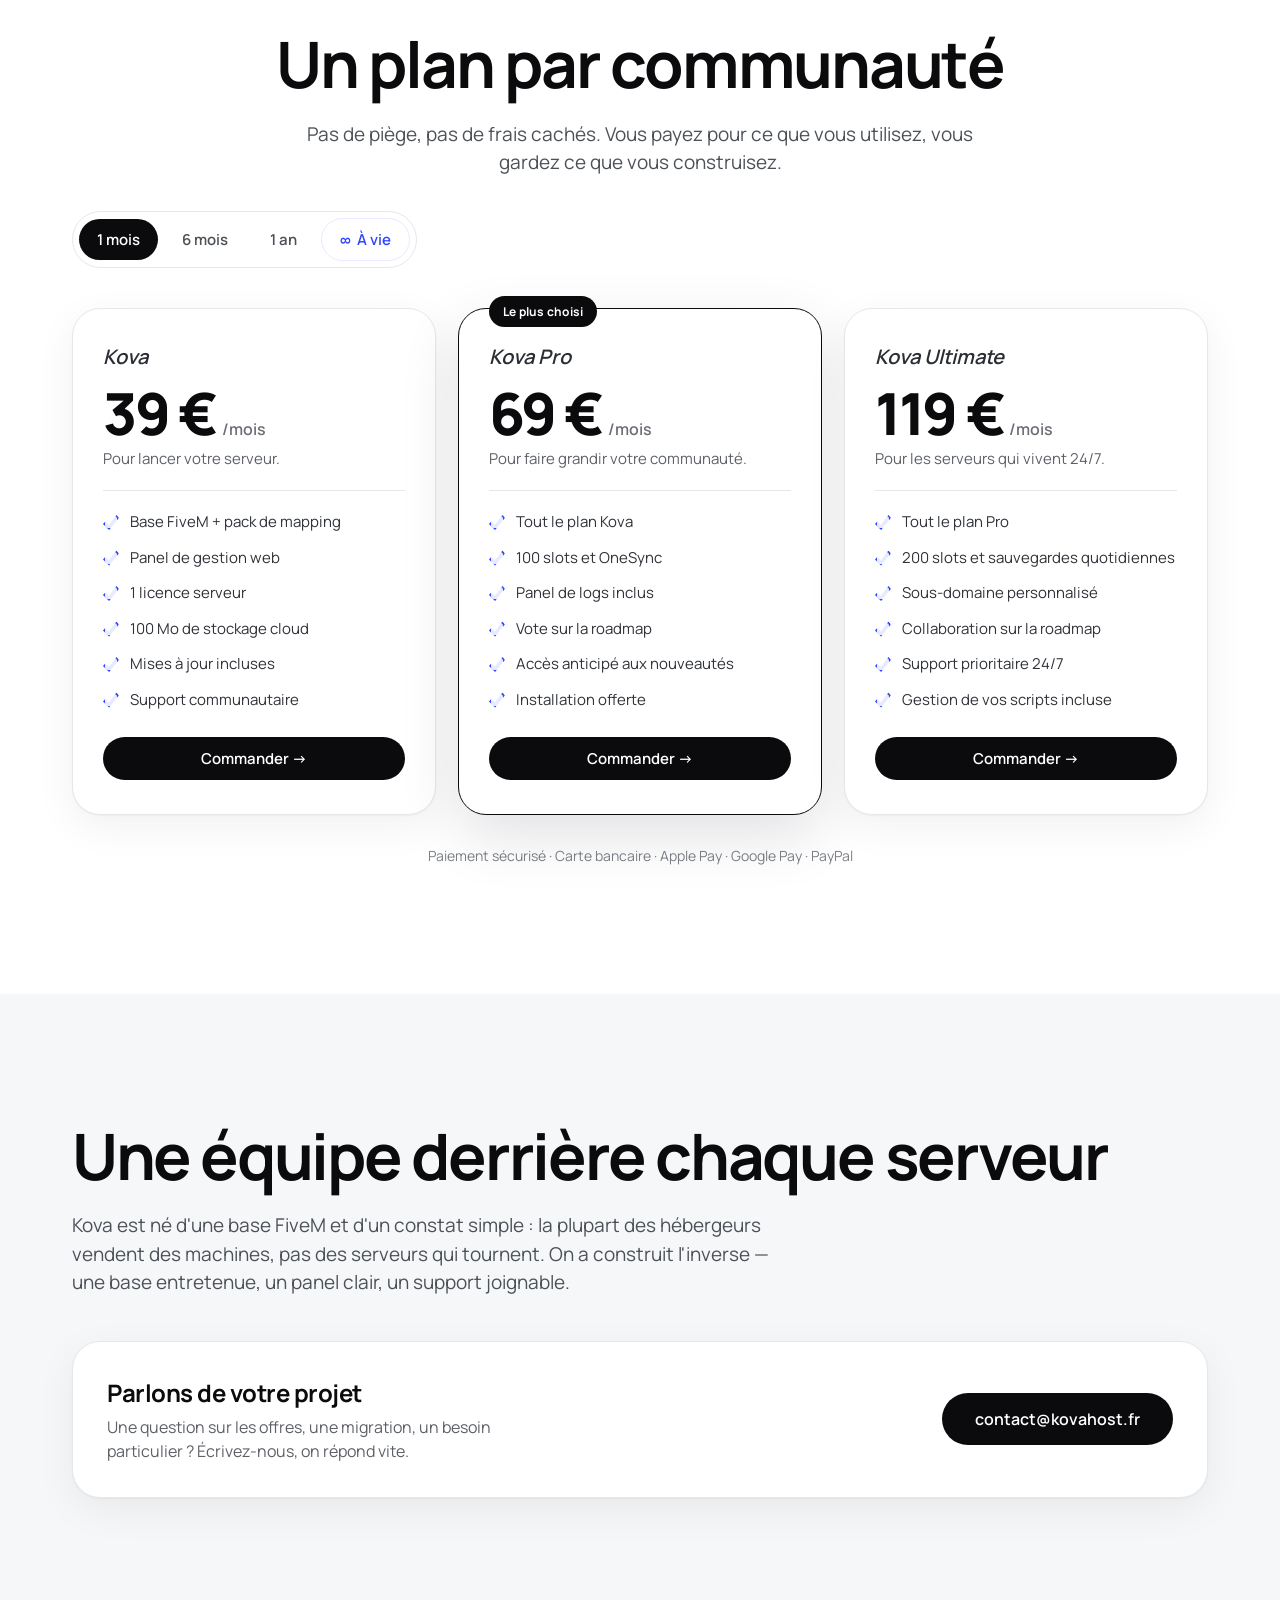
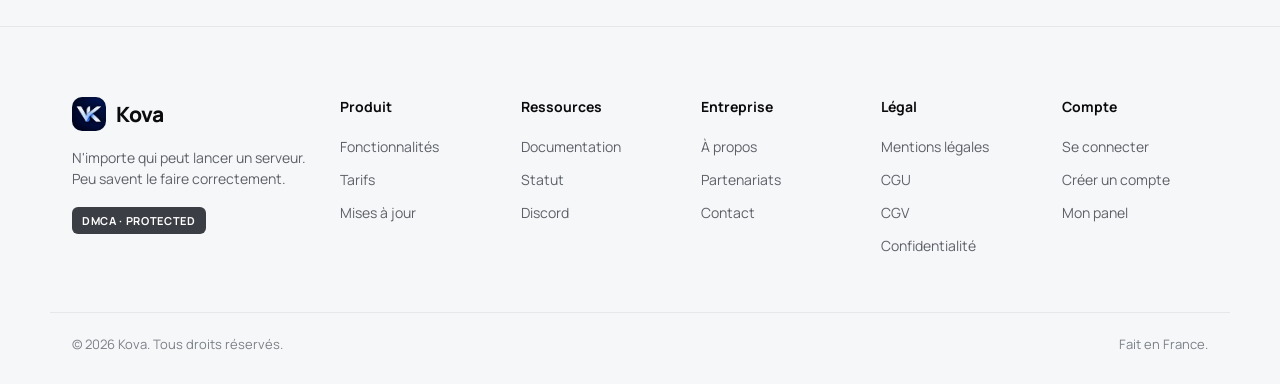
==== commit bfadd5fe: "Add files via upload" ====
--- a/index.html
+++ b/index.html
@@ -6,9 +6,9 @@
 <title>Kova — Location et hébergement de serveurs FiveM</title>
 <meta name="description" content="Kova loue et héberge votre serveur FiveM : base prête, panel de gestion web, support qui répond vraiment.">
 <link rel="icon" href="logo.png">
-
-
-<style type="text/css">@font-face {font-family:'Manrope';font-style:normal;font-weight:400;src:url(/cf-fonts/v/manrope/5.2.8/latin/wght/normal.woff2);unicode-range:U+0000-00FF,U+0131,U+0152-0153,U+02BB-02BC,U+02C6,U+02DA,U+02DC,U+0304,U+0308,U+0329,U+2000-206F,U+20AC,U+2122,U+2191,U+2193,U+2212,U+2215,U+FEFF,U+FFFD;font-display:swap;}@font-face {font-family:'Manrope';font-style:normal;font-weight:400;src:url(/cf-fonts/v/manrope/5.2.8/vietnamese/wght/normal.woff2);unicode-range:U+0102-0103,U+0110-0111,U+0128-0129,U+0168-0169,U+01A0-01A1,U+01AF-01B0,U+0300-0301,U+0303-0304,U+0308-0309,U+0323,U+0329,U+1EA0-1EF9,U+20AB;font-display:swap;}@font-face {font-family:'Manrope';font-style:normal;font-weight:400;src:url(/cf-fonts/v/manrope/5.2.8/cyrillic/wght/normal.woff2);unicode-range:U+0301,U+0400-045F,U+0490-0491,U+04B0-04B1,U+2116;font-display:swap;}@font-face {font-family:'Manrope';font-style:normal;font-weight:400;src:url(/cf-fonts/v/manrope/5.2.8/greek/wght/normal.woff2);unicode-range:U+0370-0377,U+037A-037F,U+0384-038A,U+038C,U+038E-03A1,U+03A3-03FF;font-display:swap;}@font-face {font-family:'Manrope';font-style:normal;font-weight:400;src:url(/cf-fonts/v/manrope/5.2.8/cyrillic-ext/wght/normal.woff2);unicode-range:U+0460-052F,U+1C80-1C8A,U+20B4,U+2DE0-2DFF,U+A640-A69F,U+FE2E-FE2F;font-display:swap;}@font-face {font-family:'Manrope';font-style:normal;font-weight:400;src:url(/cf-fonts/v/manrope/5.2.8/latin-ext/wght/normal.woff2);unicode-range:U+0100-02BA,U+02BD-02C5,U+02C7-02CC,U+02CE-02D7,U+02DD-02FF,U+0304,U+0308,U+0329,U+1D00-1DBF,U+1E00-1E9F,U+1EF2-1EFF,U+2020,U+20A0-20AB,U+20AD-20C0,U+2113,U+2C60-2C7F,U+A720-A7FF;font-display:swap;}@font-face {font-family:'Manrope';font-style:normal;font-weight:500;src:url(/cf-fonts/v/manrope/5.2.8/cyrillic/wght/normal.woff2);unicode-range:U+0301,U+0400-045F,U+0490-0491,U+04B0-04B1,U+2116;font-display:swap;}@font-face {font-family:'Manrope';font-style:normal;font-weight:500;src:url(/cf-fonts/v/manrope/5.2.8/latin/wght/normal.woff2);unicode-range:U+0000-00FF,U+0131,U+0152-0153,U+02BB-02BC,U+02C6,U+02DA,U+02DC,U+0304,U+0308,U+0329,U+2000-206F,U+20AC,U+2122,U+2191,U+2193,U+2212,U+2215,U+FEFF,U+FFFD;font-display:swap;}@font-face {font-family:'Manrope';font-style:normal;font-weight:500;src:url(/cf-fonts/v/manrope/5.2.8/greek/wght/normal.woff2);unicode-range:U+0370-0377,U+037A-037F,U+0384-038A,U+038C,U+038E-03A1,U+03A3-03FF;font-display:swap;}@font-face {font-family:'Manrope';font-style:normal;font-weight:500;src:url(/cf-fonts/v/manrope/5.2.8/latin-ext/wght/normal.woff2);unicode-range:U+0100-02BA,U+02BD-02C5,U+02C7-02CC,U+02CE-02D7,U+02DD-02FF,U+0304,U+0308,U+0329,U+1D00-1DBF,U+1E00-1E9F,U+1EF2-1EFF,U+2020,U+20A0-20AB,U+20AD-20C0,U+2113,U+2C60-2C7F,U+A720-A7FF;font-display:swap;}@font-face {font-family:'Manrope';font-style:normal;font-weight:500;src:url(/cf-fonts/v/manrope/5.2.8/cyrillic-ext/wght/normal.woff2);unicode-range:U+0460-052F,U+1C80-1C8A,U+20B4,U+2DE0-2DFF,U+A640-A69F,U+FE2E-FE2F;font-display:swap;}@font-face {font-family:'Manrope';font-style:normal;font-weight:500;src:url(/cf-fonts/v/manrope/5.2.8/vietnamese/wght/normal.woff2);unicode-range:U+0102-0103,U+0110-0111,U+0128-0129,U+0168-0169,U+01A0-01A1,U+01AF-01B0,U+0300-0301,U+0303-0304,U+0308-0309,U+0323,U+0329,U+1EA0-1EF9,U+20AB;font-display:swap;}@font-face {font-family:'Manrope';font-style:normal;font-weight:600;src:url(/cf-fonts/v/manrope/5.2.8/cyrillic/wght/normal.woff2);unicode-range:U+0301,U+0400-045F,U+0490-0491,U+04B0-04B1,U+2116;font-display:swap;}@font-face {font-family:'Manrope';font-style:normal;font-weight:600;src:url(/cf-fonts/v/manrope/5.2.8/vietnamese/wght/normal.woff2);unicode-range:U+0102-0103,U+0110-0111,U+0128-0129,U+0168-0169,U+01A0-01A1,U+01AF-01B0,U+0300-0301,U+0303-0304,U+0308-0309,U+0323,U+0329,U+1EA0-1EF9,U+20AB;font-display:swap;}@font-face {font-family:'Manrope';font-style:normal;font-weight:600;src:url(/cf-fonts/v/manrope/5.2.8/cyrillic-ext/wght/normal.woff2);unicode-range:U+0460-052F,U+1C80-1C8A,U+20B4,U+2DE0-2DFF,U+A640-A69F,U+FE2E-FE2F;font-display:swap;}@font-face {font-family:'Manrope';font-style:normal;font-weight:600;src:url(/cf-fonts/v/manrope/5.2.8/greek/wght/normal.woff2);unicode-range:U+0370-0377,U+037A-037F,U+0384-038A,U+038C,U+038E-03A1,U+03A3-03FF;font-display:swap;}@font-face {font-family:'Manrope';font-style:normal;font-weight:600;src:url(/cf-fonts/v/manrope/5.2.8/latin/wght/normal.woff2);unicode-range:U+0000-00FF,U+0131,U+0152-0153,U+02BB-02BC,U+02C6,U+02DA,U+02DC,U+0304,U+0308,U+0329,U+2000-206F,U+20AC,U+2122,U+2191,U+2193,U+2212,U+2215,U+FEFF,U+FFFD;font-display:swap;}@font-face {font-family:'Manrope';font-style:normal;font-weight:600;src:url(/cf-fonts/v/manrope/5.2.8/latin-ext/wght/normal.woff2);unicode-range:U+0100-02BA,U+02BD-02C5,U+02C7-02CC,U+02CE-02D7,U+02DD-02FF,U+0304,U+0308,U+0329,U+1D00-1DBF,U+1E00-1E9F,U+1EF2-1EFF,U+2020,U+20A0-20AB,U+20AD-20C0,U+2113,U+2C60-2C7F,U+A720-A7FF;font-display:swap;}@font-face {font-family:'Manrope';font-style:normal;font-weight:700;src:url(/cf-fonts/v/manrope/5.2.8/cyrillic-ext/wght/normal.woff2);unicode-range:U+0460-052F,U+1C80-1C8A,U+20B4,U+2DE0-2DFF,U+A640-A69F,U+FE2E-FE2F;font-display:swap;}@font-face {font-family:'Manrope';font-style:normal;font-weight:700;src:url(/cf-fonts/v/manrope/5.2.8/latin-ext/wght/normal.woff2);unicode-range:U+0100-02BA,U+02BD-02C5,U+02C7-02CC,U+02CE-02D7,U+02DD-02FF,U+0304,U+0308,U+0329,U+1D00-1DBF,U+1E00-1E9F,U+1EF2-1EFF,U+2020,U+20A0-20AB,U+20AD-20C0,U+2113,U+2C60-2C7F,U+A720-A7FF;font-display:swap;}@font-face {font-family:'Manrope';font-style:normal;font-weight:700;src:url(/cf-fonts/v/manrope/5.2.8/greek/wght/normal.woff2);unicode-range:U+0370-0377,U+037A-037F,U+0384-038A,U+038C,U+038E-03A1,U+03A3-03FF;font-display:swap;}@font-face {font-family:'Manrope';font-style:normal;font-weight:700;src:url(/cf-fonts/v/manrope/5.2.8/cyrillic/wght/normal.woff2);unicode-range:U+0301,U+0400-045F,U+0490-0491,U+04B0-04B1,U+2116;font-display:swap;}@font-face {font-family:'Manrope';font-style:normal;font-weight:700;src:url(/cf-fonts/v/manrope/5.2.8/latin/wght/normal.woff2);unicode-range:U+0000-00FF,U+0131,U+0152-0153,U+02BB-02BC,U+02C6,U+02DA,U+02DC,U+0304,U+0308,U+0329,U+2000-206F,U+20AC,U+2122,U+2191,U+2193,U+2212,U+2215,U+FEFF,U+FFFD;font-display:swap;}@font-face {font-family:'Manrope';font-style:normal;font-weight:700;src:url(/cf-fonts/v/manrope/5.2.8/vietnamese/wght/normal.woff2);unicode-range:U+0102-0103,U+0110-0111,U+0128-0129,U+0168-0169,U+01A0-01A1,U+01AF-01B0,U+0300-0301,U+0303-0304,U+0308-0309,U+0323,U+0329,U+1EA0-1EF9,U+20AB;font-display:swap;}@font-face {font-family:'Manrope';font-style:normal;font-weight:800;src:url(/cf-fonts/v/manrope/5.2.8/cyrillic-ext/wght/normal.woff2);unicode-range:U+0460-052F,U+1C80-1C8A,U+20B4,U+2DE0-2DFF,U+A640-A69F,U+FE2E-FE2F;font-display:swap;}@font-face {font-family:'Manrope';font-style:normal;font-weight:800;src:url(/cf-fonts/v/manrope/5.2.8/latin/wght/normal.woff2);unicode-range:U+0000-00FF,U+0131,U+0152-0153,U+02BB-02BC,U+02C6,U+02DA,U+02DC,U+0304,U+0308,U+0329,U+2000-206F,U+20AC,U+2122,U+2191,U+2193,U+2212,U+2215,U+FEFF,U+FFFD;font-display:swap;}@font-face {font-family:'Manrope';font-style:normal;font-weight:800;src:url(/cf-fonts/v/manrope/5.2.8/greek/wght/normal.woff2);unicode-range:U+0370-0377,U+037A-037F,U+0384-038A,U+038C,U+038E-03A1,U+03A3-03FF;font-display:swap;}@font-face {font-family:'Manrope';font-style:normal;font-weight:800;src:url(/cf-fonts/v/manrope/5.2.8/cyrillic/wght/normal.woff2);unicode-range:U+0301,U+0400-045F,U+0490-0491,U+04B0-04B1,U+2116;font-display:swap;}@font-face {font-family:'Manrope';font-style:normal;font-weight:800;src:url(/cf-fonts/v/manrope/5.2.8/vietnamese/wght/normal.woff2);unicode-range:U+0102-0103,U+0110-0111,U+0128-0129,U+0168-0169,U+01A0-01A1,U+01AF-01B0,U+0300-0301,U+0303-0304,U+0308-0309,U+0323,U+0329,U+1EA0-1EF9,U+20AB;font-display:swap;}@font-face {font-family:'Manrope';font-style:normal;font-weight:800;src:url(/cf-fonts/v/manrope/5.2.8/latin-ext/wght/normal.woff2);unicode-range:U+0100-02BA,U+02BD-02C5,U+02C7-02CC,U+02CE-02D7,U+02DD-02FF,U+0304,U+0308,U+0329,U+1D00-1DBF,U+1E00-1E9F,U+1EF2-1EFF,U+2020,U+20A0-20AB,U+20AD-20C0,U+2113,U+2C60-2C7F,U+A720-A7FF;font-display:swap;}</style>
+<link rel="preconnect" href="https://fonts.googleapis.com">
+<link rel="preconnect" href="https://fonts.gstatic.com" crossorigin>
+<link href="https://fonts.googleapis.com/css2?family=Manrope:wght@400;500;600;700;800&display=swap" rel="stylesheet">
 <link rel="stylesheet" href="style.css">
 </head>
 <body>
@@ -24,8 +24,8 @@
       <a href="#contact">Contact</a>
     </nav>
     <div class="hd-cta">
-      <a href="https://panel.kova-shop.fr/login" class="btn btn-ghost">Se connecter</a>
-      <a href="https://panel.kova-shop.fr/register" class="btn btn-dark">Commencer</a>
+      <a href="/login" class="btn btn-ghost">Se connecter</a>
+      <a href="/register" class="btn btn-dark">Commencer</a>
     </div>
     <button class="burger" id="burger" aria-label="Menu"><span></span><span></span></button>
   </div>
@@ -45,8 +45,8 @@
     <a href="#contact">Contact</a>
   </nav>
   <div class="dr-cta">
-    <a href="https://panel.kova-shop.fr/login" class="btn btn-outline btn-block">Se connecter</a>
-    <a href="https://panel.kova-shop.fr/register" class="btn btn-dark btn-block">Commencer</a>
+    <a href="/login" class="btn btn-outline btn-block">Se connecter</a>
+    <a href="/register" class="btn btn-dark btn-block">Commencer</a>
   </div>
 </div>
 <div class="veil" id="veil"></div>
@@ -134,7 +134,7 @@
             <li>Mises à jour incluses</li>
             <li>Support communautaire</li>
           </ul>
-          <a href="https://panel.kova-shop.fr/register" class="btn btn-dark btn-block">Commander →</a>
+          <a href="/register" class="btn btn-dark btn-block">Commander →</a>
         </article>
         <article class="plan hl">
           <span class="tag">Le plus choisi</span>
@@ -149,7 +149,7 @@
             <li>Accès anticipé aux nouveautés</li>
             <li>Installation offerte</li>
           </ul>
-          <a href="https://panel.kova-shop.fr/register" class="btn btn-dark btn-block">Commander →</a>
+          <a href="/register" class="btn btn-dark btn-block">Commander →</a>
         </article>
         <article class="plan">
           <div class="pname">Kova Ultimate</div>
@@ -163,7 +163,7 @@
             <li>Support prioritaire 24/7</li>
             <li>Gestion de vos scripts incluse</li>
           </ul>
-          <a href="https://panel.kova-shop.fr/register" class="btn btn-dark btn-block">Commander →</a>
+          <a href="/register" class="btn btn-dark btn-block">Commander →</a>
         </article>
       </div>
       <p class="pay">Paiement sécurisé · Carte bancaire · Apple Pay · Google Pay · PayPal</p>
@@ -180,7 +180,7 @@
           <h3>Parlons de votre projet</h3>
           <p>Une question sur les offres, une migration, un besoin particulier ? Écrivez-nous, on répond vite.</p>
         </div>
-        <a href="mailto:contact@kova-shop.fr" class="btn btn-dark btn-lg">contact@kova-shop.fr</a>
+        <a href="mailto:contact@kovahost.fr" class="btn btn-dark btn-lg">contact@kovahost.fr</a>
       </div>
     </div>
   </section>
@@ -197,13 +197,13 @@
     <div class="ft-col"><h4>Produit</h4>
       <a href="#produit">Fonctionnalités</a><a href="#tarifs">Tarifs</a><a href="#misesajour">Mises à jour</a></div>
     <div class="ft-col"><h4>Ressources</h4>
-      <a href="https://panel.kova-shop.fr/register">Documentation</a><a href="https://panel.kova-shop.fr/register">Statut</a><a href="#contact">Discord</a></div>
+      <a href="/register">Documentation</a><a href="/register">Statut</a><a href="#contact">Discord</a></div>
     <div class="ft-col"><h4>Entreprise</h4>
       <a href="#apropos">À propos</a><a href="#contact">Partenariats</a><a href="#contact">Contact</a></div>
     <div class="ft-col"><h4>Légal</h4>
       <a href="#legal">Mentions légales</a><a href="#legal">CGU</a><a href="#legal">CGV</a><a href="#legal">Confidentialité</a></div>
     <div class="ft-col"><h4>Compte</h4>
-      <a href="https://panel.kova-shop.fr/login">Se connecter</a><a href="https://panel.kova-shop.fr/register">Créer un compte</a><a href="https://panel.kova-shop.fr/panel">Mon panel</a></div>
+      <a href="/login">Se connecter</a><a href="/register">Créer un compte</a><a href="/panel">Mon panel</a></div>
   </div>
   <div class="wrap ft-bot"><span>© <span id="yr">2026</span> Kova. Tous droits réservés.</span><span>Fait en France.</span></div>
 </footer>
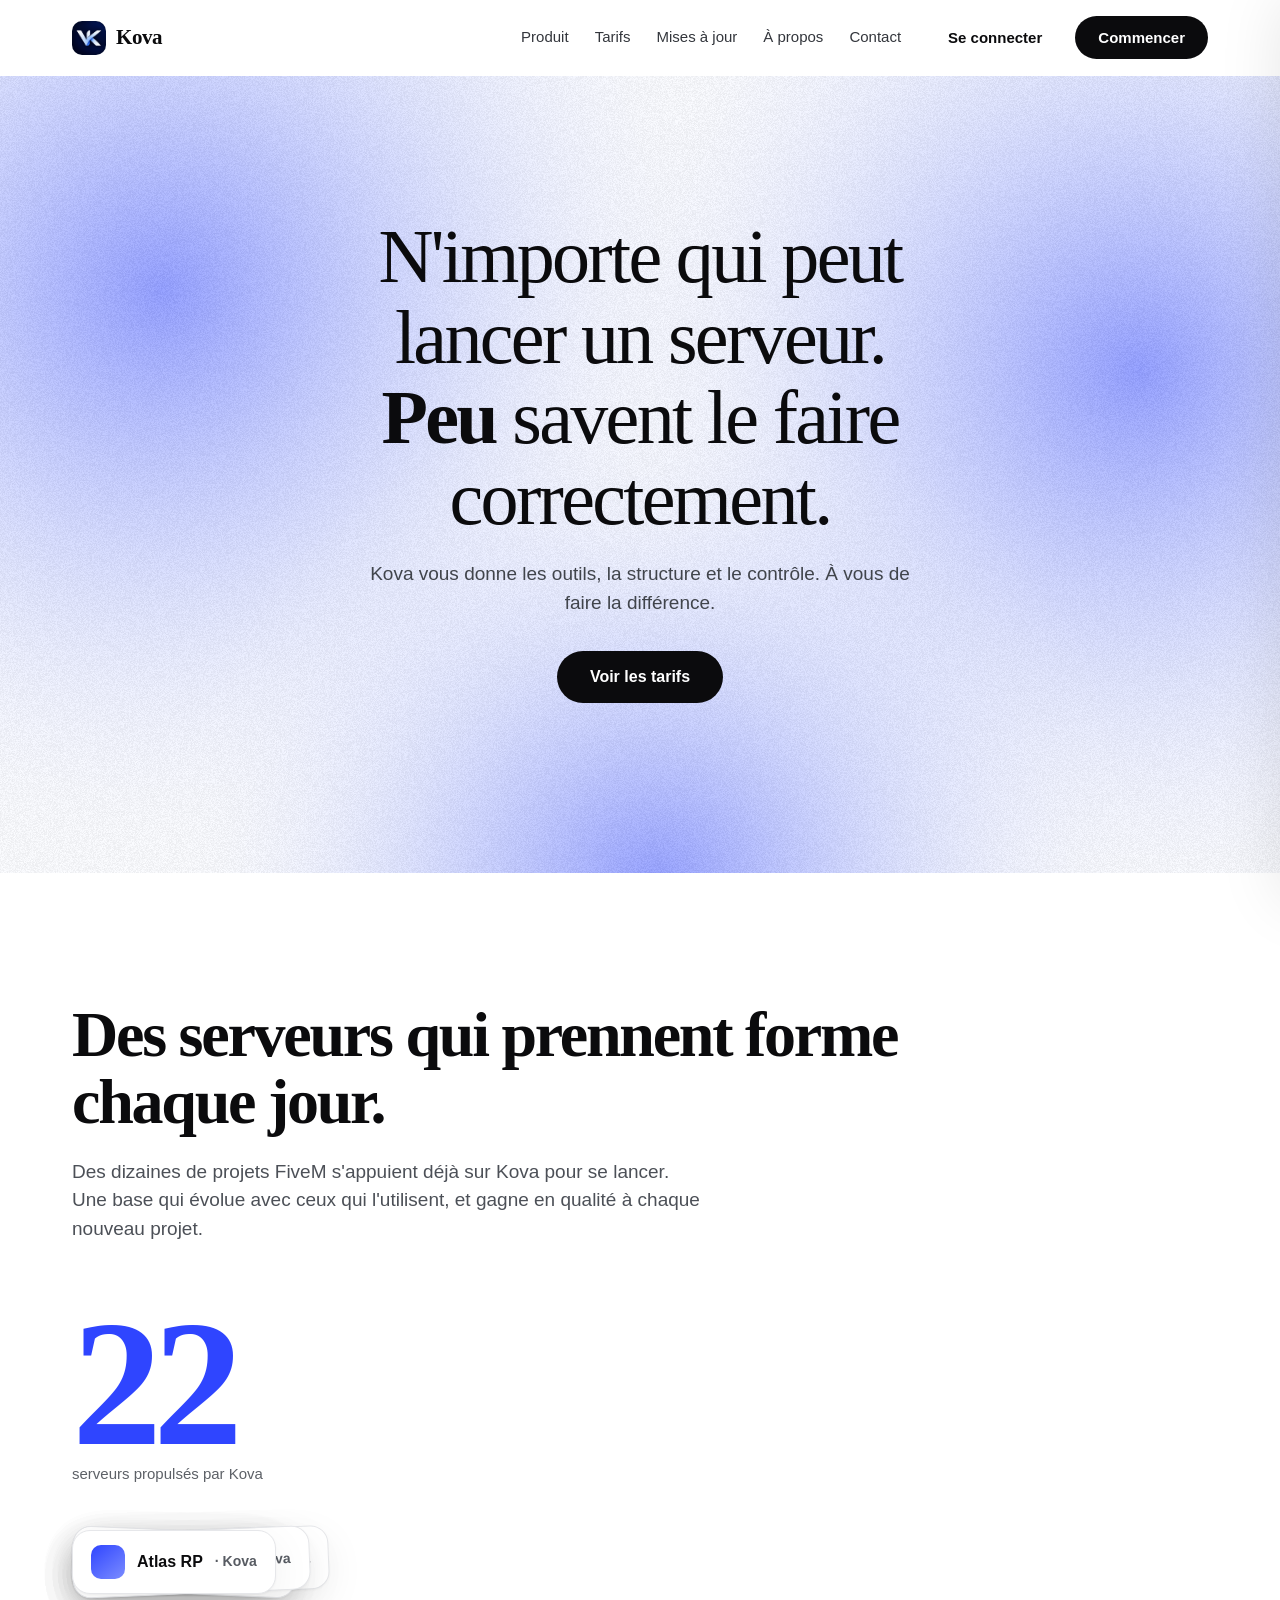
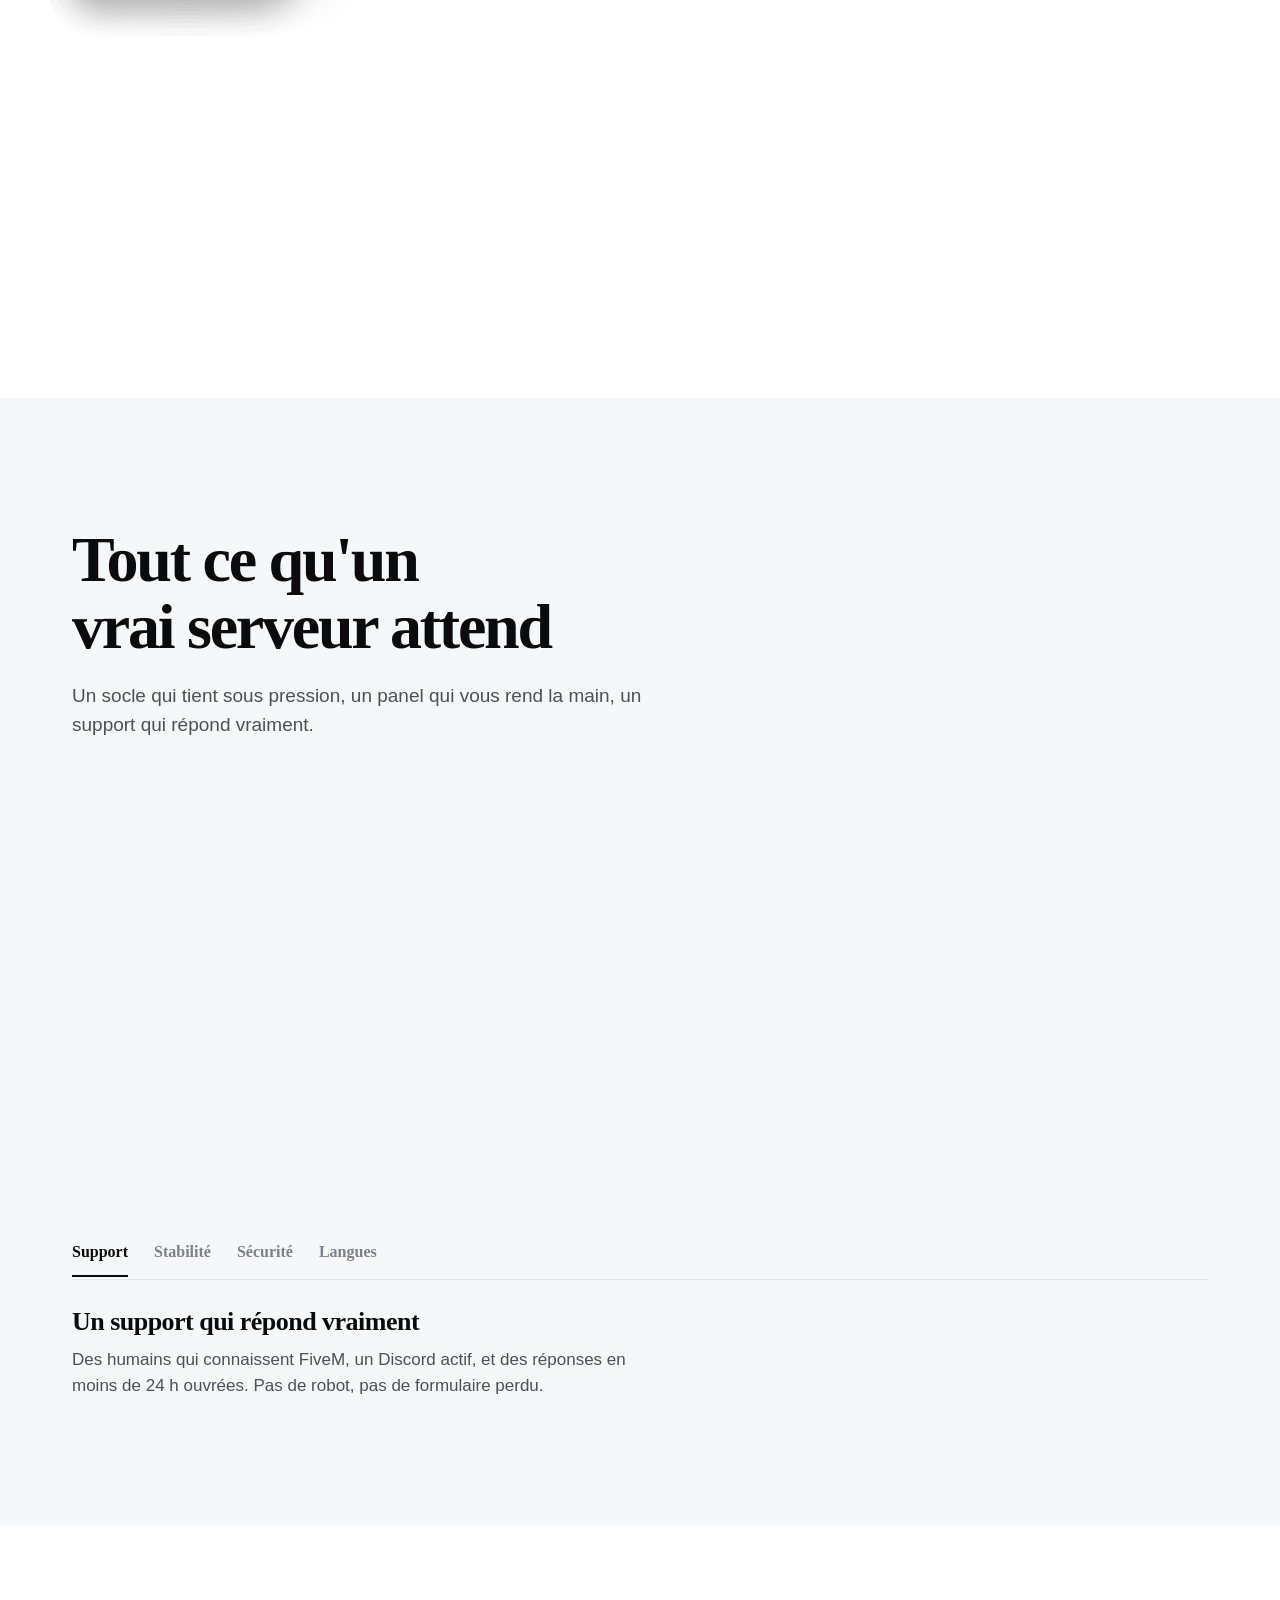
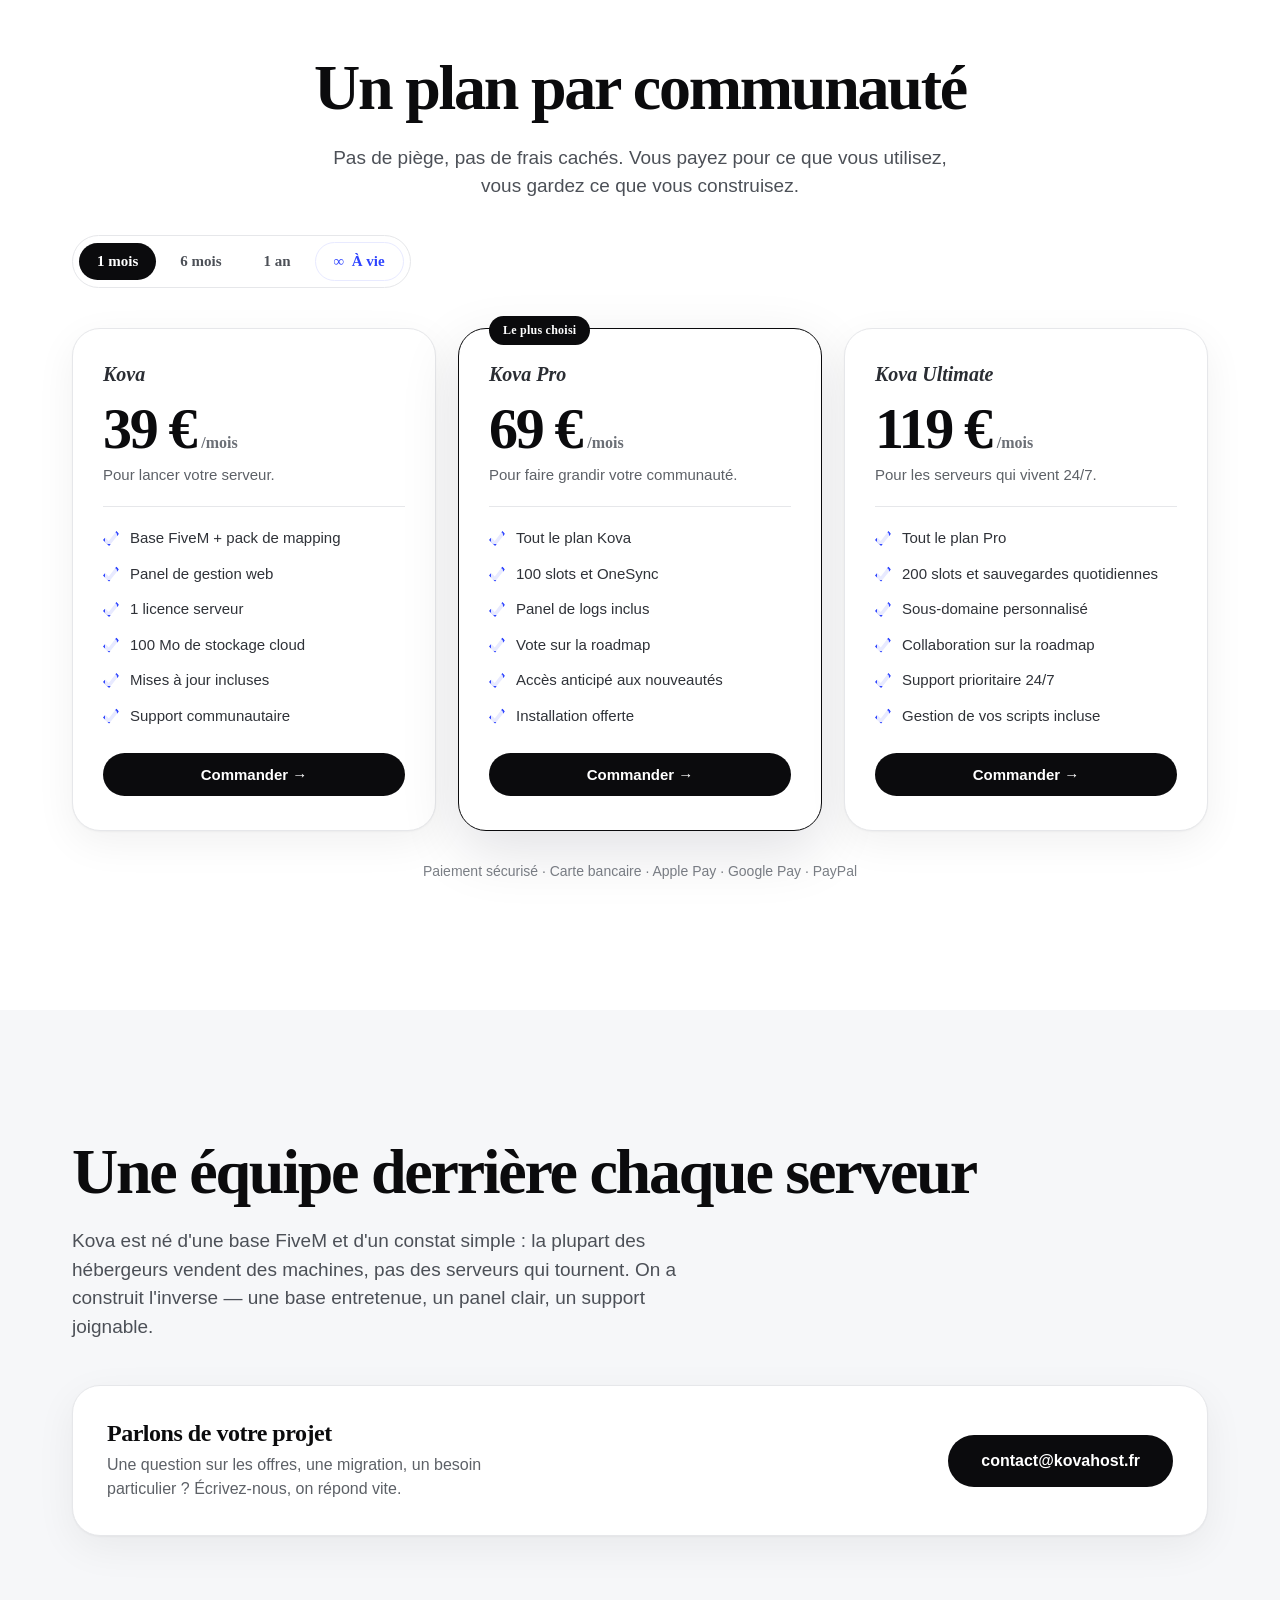
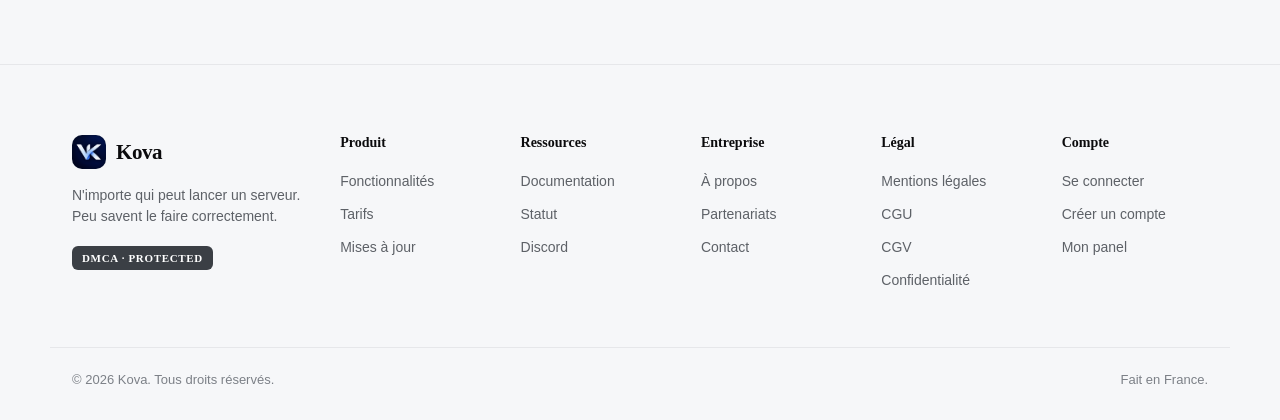
==== commit c6a6130d: "Add files via upload" ====
--- a/index.html
+++ b/index.html
@@ -6,13 +6,17 @@
 <title>Kova — Location et hébergement de serveurs FiveM</title>
 <meta name="description" content="Kova loue et héberge votre serveur FiveM : base prête, panel de gestion web, support qui répond vraiment.">
 <link rel="icon" href="logo.png">
-<link rel="preconnect" href="https://fonts.googleapis.com">
-<link rel="preconnect" href="https://fonts.gstatic.com" crossorigin>
-<link href="https://fonts.googleapis.com/css2?family=Manrope:wght@400;500;600;700;800&display=swap" rel="stylesheet">
+
+
+<style type="text/css">@font-face {font-family:'Manrope';font-style:normal;font-weight:400;src:url(/cf-fonts/v/manrope/5.2.8/latin-ext/wght/normal.woff2);unicode-range:U+0100-02BA,U+02BD-02C5,U+02C7-02CC,U+02CE-02D7,U+02DD-02FF,U+0304,U+0308,U+0329,U+1D00-1DBF,U+1E00-1E9F,U+1EF2-1EFF,U+2020,U+20A0-20AB,U+20AD-20C0,U+2113,U+2C60-2C7F,U+A720-A7FF;font-display:swap;}@font-face {font-family:'Manrope';font-style:normal;font-weight:400;src:url(/cf-fonts/v/manrope/5.2.8/cyrillic/wght/normal.woff2);unicode-range:U+0301,U+0400-045F,U+0490-0491,U+04B0-04B1,U+2116;font-display:swap;}@font-face {font-family:'Manrope';font-style:normal;font-weight:400;src:url(/cf-fonts/v/manrope/5.2.8/greek/wght/normal.woff2);unicode-range:U+0370-0377,U+037A-037F,U+0384-038A,U+038C,U+038E-03A1,U+03A3-03FF;font-display:swap;}@font-face {font-family:'Manrope';font-style:normal;font-weight:400;src:url(/cf-fonts/v/manrope/5.2.8/latin/wght/normal.woff2);unicode-range:U+0000-00FF,U+0131,U+0152-0153,U+02BB-02BC,U+02C6,U+02DA,U+02DC,U+0304,U+0308,U+0329,U+2000-206F,U+20AC,U+2122,U+2191,U+2193,U+2212,U+2215,U+FEFF,U+FFFD;font-display:swap;}@font-face {font-family:'Manrope';font-style:normal;font-weight:400;src:url(/cf-fonts/v/manrope/5.2.8/vietnamese/wght/normal.woff2);unicode-range:U+0102-0103,U+0110-0111,U+0128-0129,U+0168-0169,U+01A0-01A1,U+01AF-01B0,U+0300-0301,U+0303-0304,U+0308-0309,U+0323,U+0329,U+1EA0-1EF9,U+20AB;font-display:swap;}@font-face {font-family:'Manrope';font-style:normal;font-weight:400;src:url(/cf-fonts/v/manrope/5.2.8/cyrillic-ext/wght/normal.woff2);unicode-range:U+0460-052F,U+1C80-1C8A,U+20B4,U+2DE0-2DFF,U+A640-A69F,U+FE2E-FE2F;font-display:swap;}@font-face {font-family:'Manrope';font-style:normal;font-weight:500;src:url(/cf-fonts/v/manrope/5.2.8/cyrillic/wght/normal.woff2);unicode-range:U+0301,U+0400-045F,U+0490-0491,U+04B0-04B1,U+2116;font-display:swap;}@font-face {font-family:'Manrope';font-style:normal;font-weight:500;src:url(/cf-fonts/v/manrope/5.2.8/greek/wght/normal.woff2);unicode-range:U+0370-0377,U+037A-037F,U+0384-038A,U+038C,U+038E-03A1,U+03A3-03FF;font-display:swap;}@font-face {font-family:'Manrope';font-style:normal;font-weight:500;src:url(/cf-fonts/v/manrope/5.2.8/vietnamese/wght/normal.woff2);unicode-range:U+0102-0103,U+0110-0111,U+0128-0129,U+0168-0169,U+01A0-01A1,U+01AF-01B0,U+0300-0301,U+0303-0304,U+0308-0309,U+0323,U+0329,U+1EA0-1EF9,U+20AB;font-display:swap;}@font-face {font-family:'Manrope';font-style:normal;font-weight:500;src:url(/cf-fonts/v/manrope/5.2.8/latin/wght/normal.woff2);unicode-range:U+0000-00FF,U+0131,U+0152-0153,U+02BB-02BC,U+02C6,U+02DA,U+02DC,U+0304,U+0308,U+0329,U+2000-206F,U+20AC,U+2122,U+2191,U+2193,U+2212,U+2215,U+FEFF,U+FFFD;font-display:swap;}@font-face {font-family:'Manrope';font-style:normal;font-weight:500;src:url(/cf-fonts/v/manrope/5.2.8/latin-ext/wght/normal.woff2);unicode-range:U+0100-02BA,U+02BD-02C5,U+02C7-02CC,U+02CE-02D7,U+02DD-02FF,U+0304,U+0308,U+0329,U+1D00-1DBF,U+1E00-1E9F,U+1EF2-1EFF,U+2020,U+20A0-20AB,U+20AD-20C0,U+2113,U+2C60-2C7F,U+A720-A7FF;font-display:swap;}@font-face {font-family:'Manrope';font-style:normal;font-weight:500;src:url(/cf-fonts/v/manrope/5.2.8/cyrillic-ext/wght/normal.woff2);unicode-range:U+0460-052F,U+1C80-1C8A,U+20B4,U+2DE0-2DFF,U+A640-A69F,U+FE2E-FE2F;font-display:swap;}@font-face {font-family:'Manrope';font-style:normal;font-weight:600;src:url(/cf-fonts/v/manrope/5.2.8/cyrillic-ext/wght/normal.woff2);unicode-range:U+0460-052F,U+1C80-1C8A,U+20B4,U+2DE0-2DFF,U+A640-A69F,U+FE2E-FE2F;font-display:swap;}@font-face {font-family:'Manrope';font-style:normal;font-weight:600;src:url(/cf-fonts/v/manrope/5.2.8/greek/wght/normal.woff2);unicode-range:U+0370-0377,U+037A-037F,U+0384-038A,U+038C,U+038E-03A1,U+03A3-03FF;font-display:swap;}@font-face {font-family:'Manrope';font-style:normal;font-weight:600;src:url(/cf-fonts/v/manrope/5.2.8/cyrillic/wght/normal.woff2);unicode-range:U+0301,U+0400-045F,U+0490-0491,U+04B0-04B1,U+2116;font-display:swap;}@font-face {font-family:'Manrope';font-style:normal;font-weight:600;src:url(/cf-fonts/v/manrope/5.2.8/latin/wght/normal.woff2);unicode-range:U+0000-00FF,U+0131,U+0152-0153,U+02BB-02BC,U+02C6,U+02DA,U+02DC,U+0304,U+0308,U+0329,U+2000-206F,U+20AC,U+2122,U+2191,U+2193,U+2212,U+2215,U+FEFF,U+FFFD;font-display:swap;}@font-face {font-family:'Manrope';font-style:normal;font-weight:600;src:url(/cf-fonts/v/manrope/5.2.8/latin-ext/wght/normal.woff2);unicode-range:U+0100-02BA,U+02BD-02C5,U+02C7-02CC,U+02CE-02D7,U+02DD-02FF,U+0304,U+0308,U+0329,U+1D00-1DBF,U+1E00-1E9F,U+1EF2-1EFF,U+2020,U+20A0-20AB,U+20AD-20C0,U+2113,U+2C60-2C7F,U+A720-A7FF;font-display:swap;}@font-face {font-family:'Manrope';font-style:normal;font-weight:600;src:url(/cf-fonts/v/manrope/5.2.8/vietnamese/wght/normal.woff2);unicode-range:U+0102-0103,U+0110-0111,U+0128-0129,U+0168-0169,U+01A0-01A1,U+01AF-01B0,U+0300-0301,U+0303-0304,U+0308-0309,U+0323,U+0329,U+1EA0-1EF9,U+20AB;font-display:swap;}@font-face {font-family:'Manrope';font-style:normal;font-weight:700;src:url(/cf-fonts/v/manrope/5.2.8/cyrillic/wght/normal.woff2);unicode-range:U+0301,U+0400-045F,U+0490-0491,U+04B0-04B1,U+2116;font-display:swap;}@font-face {font-family:'Manrope';font-style:normal;font-weight:700;src:url(/cf-fonts/v/manrope/5.2.8/latin-ext/wght/normal.woff2);unicode-range:U+0100-02BA,U+02BD-02C5,U+02C7-02CC,U+02CE-02D7,U+02DD-02FF,U+0304,U+0308,U+0329,U+1D00-1DBF,U+1E00-1E9F,U+1EF2-1EFF,U+2020,U+20A0-20AB,U+20AD-20C0,U+2113,U+2C60-2C7F,U+A720-A7FF;font-display:swap;}@font-face {font-family:'Manrope';font-style:normal;font-weight:700;src:url(/cf-fonts/v/manrope/5.2.8/cyrillic-ext/wght/normal.woff2);unicode-range:U+0460-052F,U+1C80-1C8A,U+20B4,U+2DE0-2DFF,U+A640-A69F,U+FE2E-FE2F;font-display:swap;}@font-face {font-family:'Manrope';font-style:normal;font-weight:700;src:url(/cf-fonts/v/manrope/5.2.8/vietnamese/wght/normal.woff2);unicode-range:U+0102-0103,U+0110-0111,U+0128-0129,U+0168-0169,U+01A0-01A1,U+01AF-01B0,U+0300-0301,U+0303-0304,U+0308-0309,U+0323,U+0329,U+1EA0-1EF9,U+20AB;font-display:swap;}@font-face {font-family:'Manrope';font-style:normal;font-weight:700;src:url(/cf-fonts/v/manrope/5.2.8/latin/wght/normal.woff2);unicode-range:U+0000-00FF,U+0131,U+0152-0153,U+02BB-02BC,U+02C6,U+02DA,U+02DC,U+0304,U+0308,U+0329,U+2000-206F,U+20AC,U+2122,U+2191,U+2193,U+2212,U+2215,U+FEFF,U+FFFD;font-display:swap;}@font-face {font-family:'Manrope';font-style:normal;font-weight:700;src:url(/cf-fonts/v/manrope/5.2.8/greek/wght/normal.woff2);unicode-range:U+0370-0377,U+037A-037F,U+0384-038A,U+038C,U+038E-03A1,U+03A3-03FF;font-display:swap;}@font-face {font-family:'Manrope';font-style:normal;font-weight:800;src:url(/cf-fonts/v/manrope/5.2.8/cyrillic/wght/normal.woff2);unicode-range:U+0301,U+0400-045F,U+0490-0491,U+04B0-04B1,U+2116;font-display:swap;}@font-face {font-family:'Manrope';font-style:normal;font-weight:800;src:url(/cf-fonts/v/manrope/5.2.8/greek/wght/normal.woff2);unicode-range:U+0370-0377,U+037A-037F,U+0384-038A,U+038C,U+038E-03A1,U+03A3-03FF;font-display:swap;}@font-face {font-family:'Manrope';font-style:normal;font-weight:800;src:url(/cf-fonts/v/manrope/5.2.8/latin/wght/normal.woff2);unicode-range:U+0000-00FF,U+0131,U+0152-0153,U+02BB-02BC,U+02C6,U+02DA,U+02DC,U+0304,U+0308,U+0329,U+2000-206F,U+20AC,U+2122,U+2191,U+2193,U+2212,U+2215,U+FEFF,U+FFFD;font-display:swap;}@font-face {font-family:'Manrope';font-style:normal;font-weight:800;src:url(/cf-fonts/v/manrope/5.2.8/cyrillic-ext/wght/normal.woff2);unicode-range:U+0460-052F,U+1C80-1C8A,U+20B4,U+2DE0-2DFF,U+A640-A69F,U+FE2E-FE2F;font-display:swap;}@font-face {font-family:'Manrope';font-style:normal;font-weight:800;src:url(/cf-fonts/v/manrope/5.2.8/latin-ext/wght/normal.woff2);unicode-range:U+0100-02BA,U+02BD-02C5,U+02C7-02CC,U+02CE-02D7,U+02DD-02FF,U+0304,U+0308,U+0329,U+1D00-1DBF,U+1E00-1E9F,U+1EF2-1EFF,U+2020,U+20A0-20AB,U+20AD-20C0,U+2113,U+2C60-2C7F,U+A720-A7FF;font-display:swap;}@font-face {font-family:'Manrope';font-style:normal;font-weight:800;src:url(/cf-fonts/v/manrope/5.2.8/vietnamese/wght/normal.woff2);unicode-range:U+0102-0103,U+0110-0111,U+0128-0129,U+0168-0169,U+01A0-01A1,U+01AF-01B0,U+0300-0301,U+0303-0304,U+0308-0309,U+0323,U+0329,U+1EA0-1EF9,U+20AB;font-display:swap;}</style>
 <link rel="stylesheet" href="style.css">
+<link rel="stylesheet" href="splash.css">
 </head>
 <body>
-
+<div id="splash" aria-hidden="true">
+  <img class="sp-logo" src="logo.png" alt="Kova">
+  <span class="sp-name">KOVA</span>
+</div>
 <header class="hd" id="hd">
   <div class="hd-in">
     <a href="/" class="brand"><img src="logo.png" alt="Kova">Kova</a>
@@ -24,8 +28,8 @@
       <a href="#contact">Contact</a>
     </nav>
     <div class="hd-cta">
-      <a href="/login" class="btn btn-ghost">Se connecter</a>
-      <a href="/register" class="btn btn-dark">Commencer</a>
+      <a href="https://panel.kova-shop.fr/login" class="btn btn-ghost">Se connecter</a>
+      <a href="https://panel.kova-shop.fr/register" class="btn btn-dark">Commencer</a>
     </div>
     <button class="burger" id="burger" aria-label="Menu"><span></span><span></span></button>
   </div>
@@ -45,8 +49,8 @@
     <a href="#contact">Contact</a>
   </nav>
   <div class="dr-cta">
-    <a href="/login" class="btn btn-outline btn-block">Se connecter</a>
-    <a href="/register" class="btn btn-dark btn-block">Commencer</a>
+    <a href="https://panel.kova-shop.fr/login" class="btn btn-outline btn-block">Se connecter</a>
+    <a href="https://panel.kova-shop.fr/register" class="btn btn-dark btn-block">Commencer</a>
   </div>
 </div>
 <div class="veil" id="veil"></div>
@@ -134,7 +138,7 @@
             <li>Mises à jour incluses</li>
             <li>Support communautaire</li>
           </ul>
-          <a href="/register" class="btn btn-dark btn-block">Commander →</a>
+          <a href="https://panel.kova-shop.fr/register" class="btn btn-dark btn-block">Commander →</a>
         </article>
         <article class="plan hl">
           <span class="tag">Le plus choisi</span>
@@ -149,7 +153,7 @@
             <li>Accès anticipé aux nouveautés</li>
             <li>Installation offerte</li>
           </ul>
-          <a href="/register" class="btn btn-dark btn-block">Commander →</a>
+          <a href="https://panel.kova-shop.fr/register" class="btn btn-dark btn-block">Commander →</a>
         </article>
         <article class="plan">
           <div class="pname">Kova Ultimate</div>
@@ -163,7 +167,7 @@
             <li>Support prioritaire 24/7</li>
             <li>Gestion de vos scripts incluse</li>
           </ul>
-          <a href="/register" class="btn btn-dark btn-block">Commander →</a>
+          <a href="https://panel.kova-shop.fr/register" class="btn btn-dark btn-block">Commander →</a>
         </article>
       </div>
       <p class="pay">Paiement sécurisé · Carte bancaire · Apple Pay · Google Pay · PayPal</p>
@@ -197,17 +201,18 @@
     <div class="ft-col"><h4>Produit</h4>
       <a href="#produit">Fonctionnalités</a><a href="#tarifs">Tarifs</a><a href="#misesajour">Mises à jour</a></div>
     <div class="ft-col"><h4>Ressources</h4>
-      <a href="/register">Documentation</a><a href="/register">Statut</a><a href="#contact">Discord</a></div>
+      <a href="https://panel.kova-shop.fr/register">Documentation</a><a href="https://panel.kova-shop.fr/register">Statut</a><a href="#contact">Discord</a></div>
     <div class="ft-col"><h4>Entreprise</h4>
       <a href="#apropos">À propos</a><a href="#contact">Partenariats</a><a href="#contact">Contact</a></div>
     <div class="ft-col"><h4>Légal</h4>
-      <a href="#legal">Mentions légales</a><a href="#legal">CGU</a><a href="#legal">CGV</a><a href="#legal">Confidentialité</a></div>
+      <a href="/mentions-legales.html">Mentions légales</a><a href="/cgu.html">CGU</a><a href="/cgv.html">CGV</a><a href="/confidentialite.html">Confidentialité</a></div>
     <div class="ft-col"><h4>Compte</h4>
-      <a href="/login">Se connecter</a><a href="/register">Créer un compte</a><a href="/panel">Mon panel</a></div>
+      <a href="https://panel.kova-shop.fr/login">Se connecter</a><a href="https://panel.kova-shop.fr/register">Créer un compte</a><a href="https://panel.kova-shop.fr/panel">Mon panel</a></div>
   </div>
   <div class="wrap ft-bot"><span>© <span id="yr">2026</span> Kova. Tous droits réservés.</span><span>Fait en France.</span></div>
 </footer>
 
 <script src="site.js"></script>
+<script src="splash.js"></script>
 </body>
 </html>
--- a/splash.css
+++ b/splash.css
@@ -0,0 +1,48 @@
+/* =========================================================
+   Kova — écran d'accueil animé (styles)
+   ========================================================= */
+
+#splash{
+  position:fixed; inset:0; z-index:9999;
+  display:flex; align-items:center; justify-content:center;
+  background:#0d0d0f;
+  transition:opacity .7s ease, visibility .7s ease;
+}
+#splash.gone{opacity:0; visibility:hidden; pointer-events:none}
+
+#splash .sp-logo{
+  width:112px; height:112px; border-radius:28px; object-fit:cover; display:block;
+  opacity:0;
+  animation:sp-in .8s cubic-bezier(.22,1,.36,1) forwards,
+            sp-pulse 1.6s ease-in-out .9s infinite;
+}
+#splash .sp-name{
+  position:absolute; top:calc(50% + 74px); left:0; right:0;
+  text-align:center;
+  font:800 17px Manrope,-apple-system,sans-serif; letter-spacing:.34em; color:#fff;
+  opacity:0; animation:sp-fade .9s ease .5s forwards;
+}
+
+@keyframes sp-in{
+  from{opacity:0; transform:scale(.85)}
+  to{opacity:1; transform:scale(1)}
+}
+@keyframes sp-pulse{
+  0%,100%{box-shadow:0 0 0 0 rgba(255,255,255,.18)}
+  50%{box-shadow:0 0 0 18px rgba(255,255,255,0)}
+}
+@keyframes sp-fade{from{opacity:0} to{opacity:1}}
+
+@media(max-width:640px){
+  #splash .sp-logo{width:88px; height:88px; border-radius:22px}
+  #splash .sp-name{top:calc(50% + 60px); font-size:15px; letter-spacing:.28em}
+}
+
+/* Le site ne doit pas défiler pendant l'écran */
+body.splash-on{overflow:hidden}
+
+/* Ceux qui ont désactivé les animations ne voient pas l'écran du tout */
+@media(prefers-reduced-motion:reduce){
+  #splash{display:none !important}
+  body.splash-on{overflow:auto}
+}
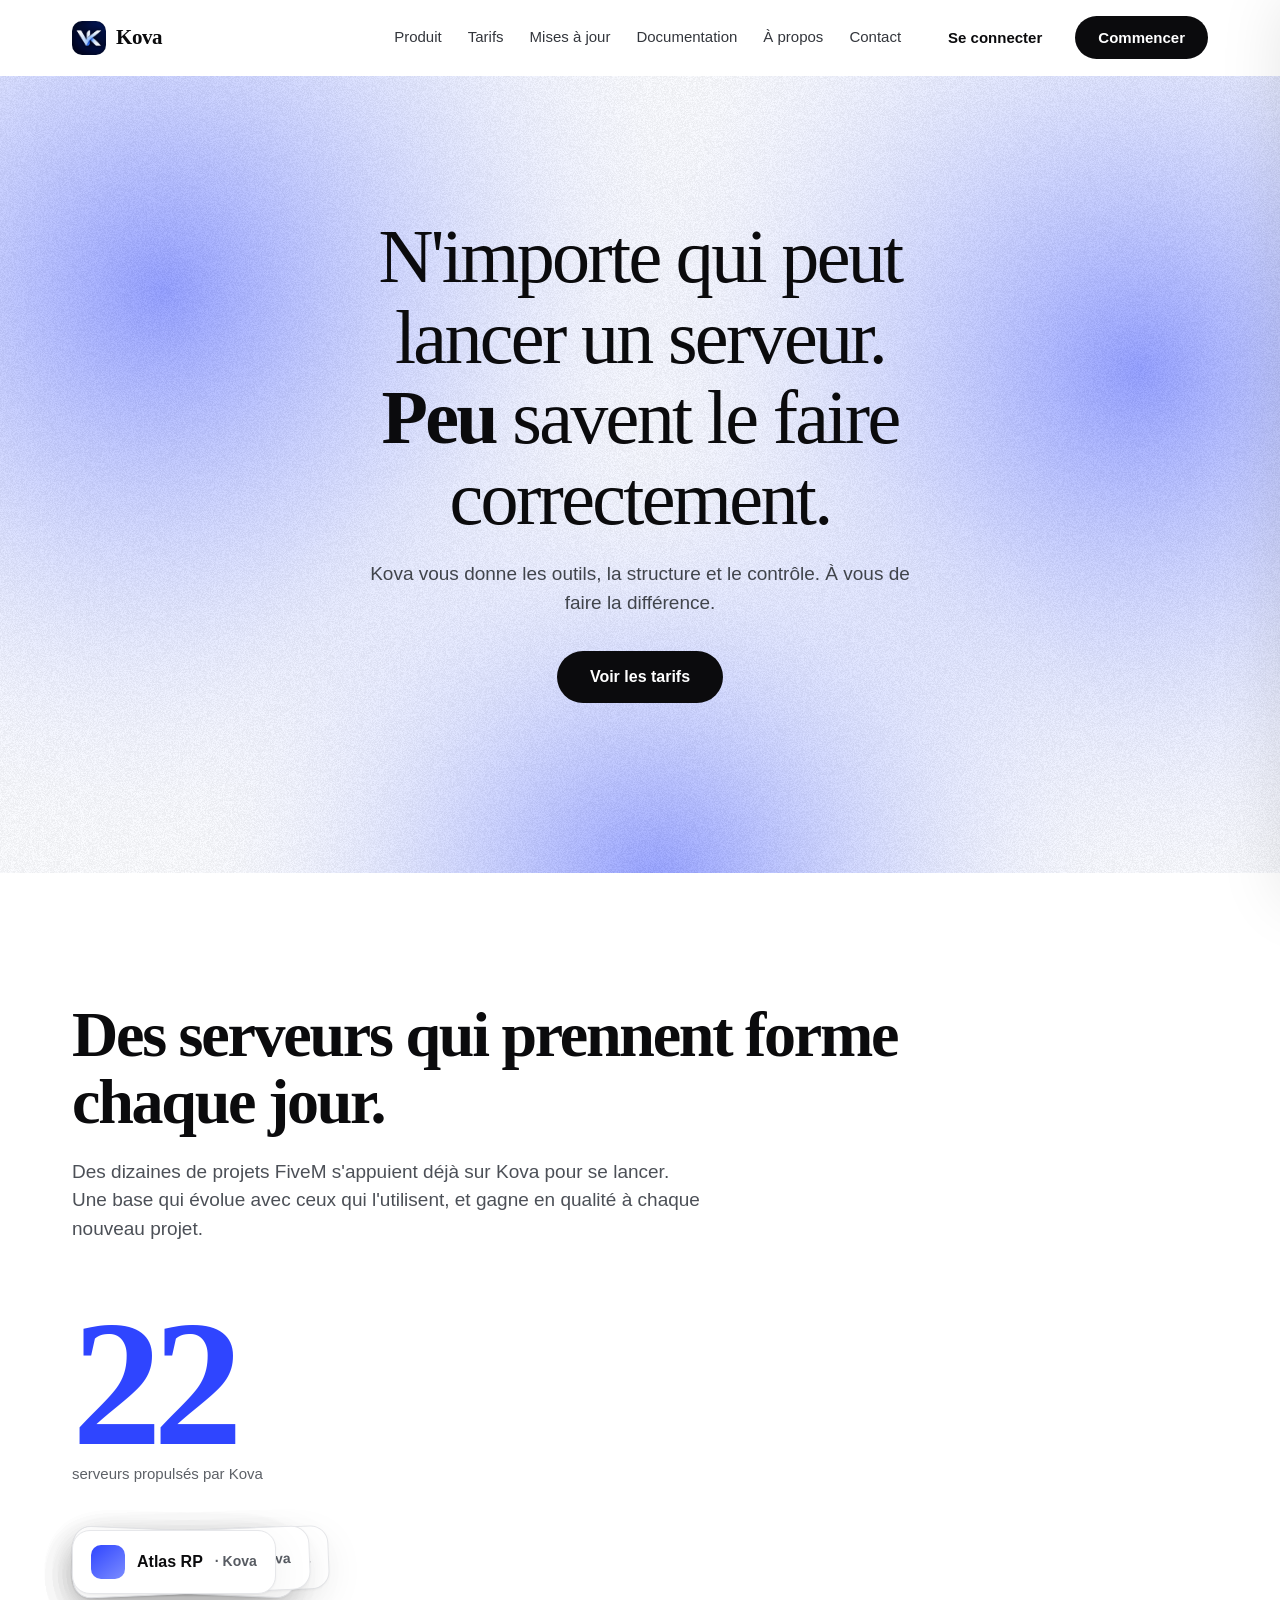
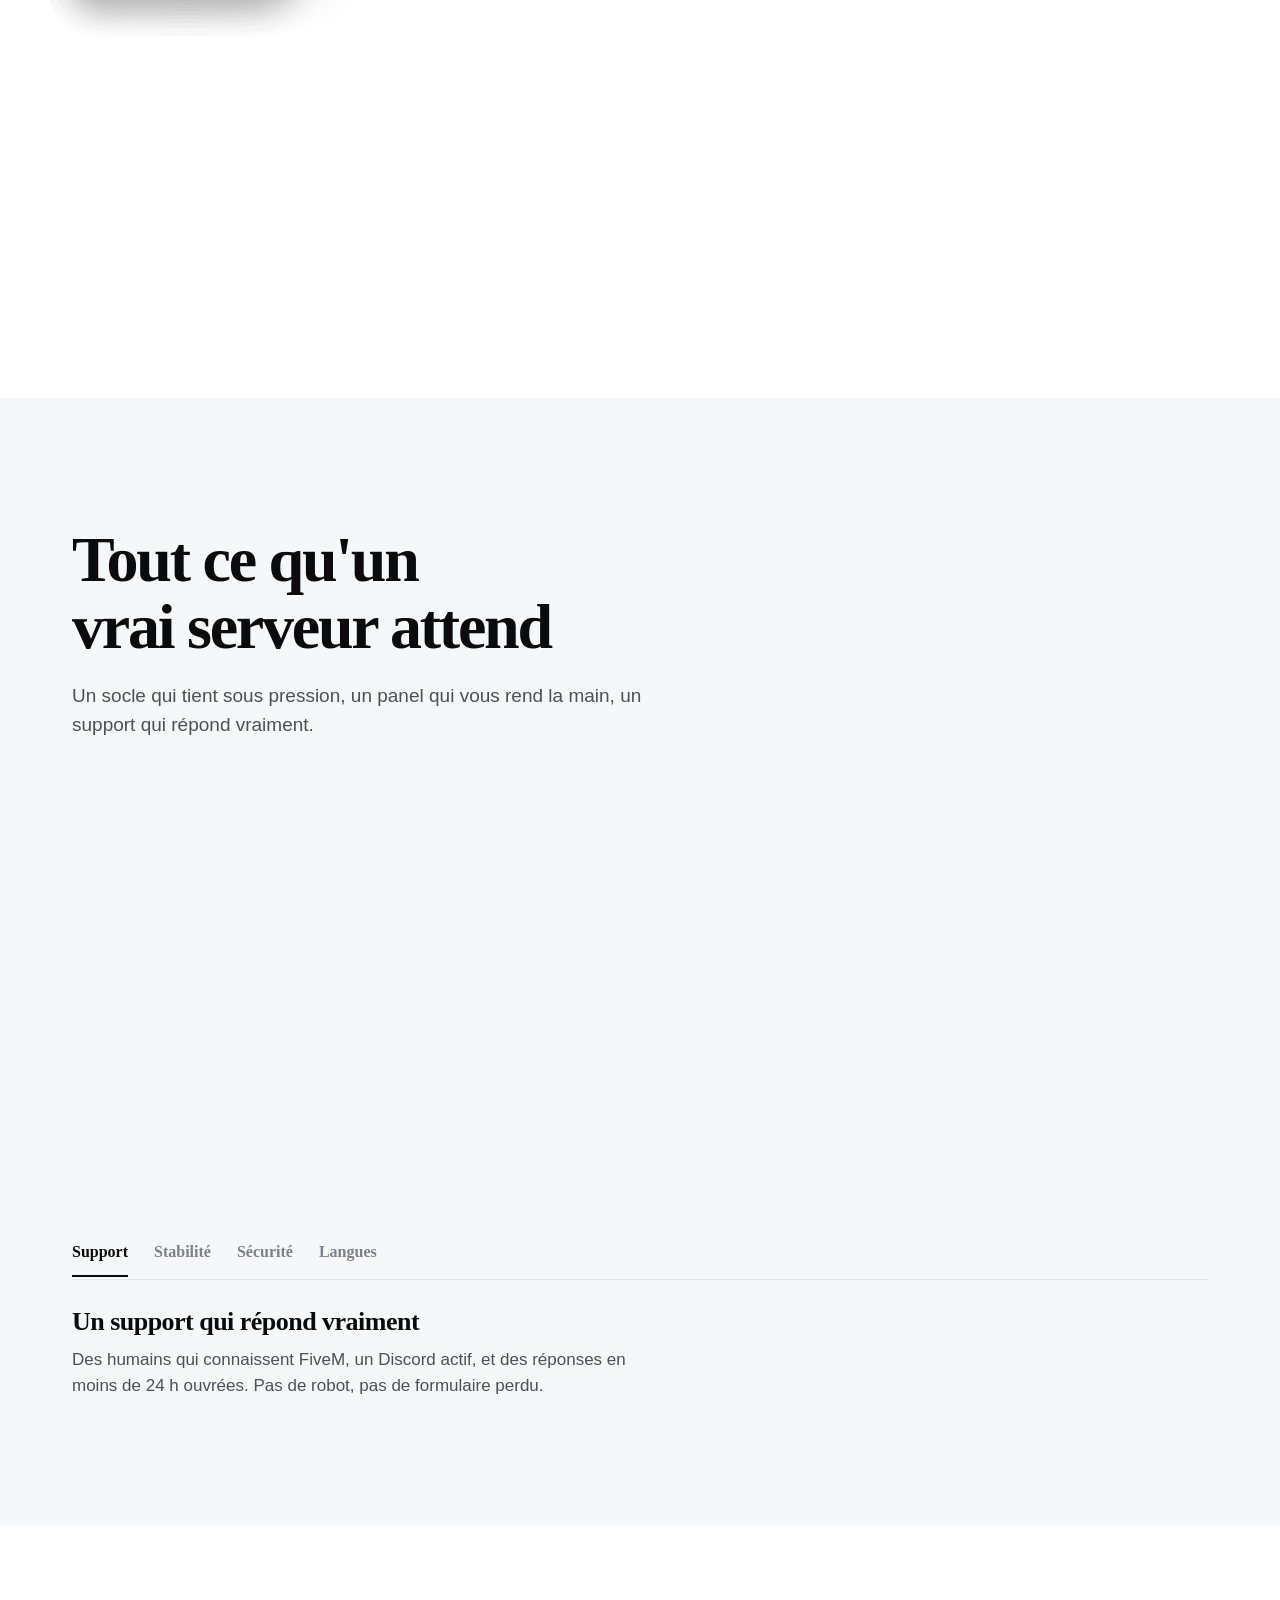
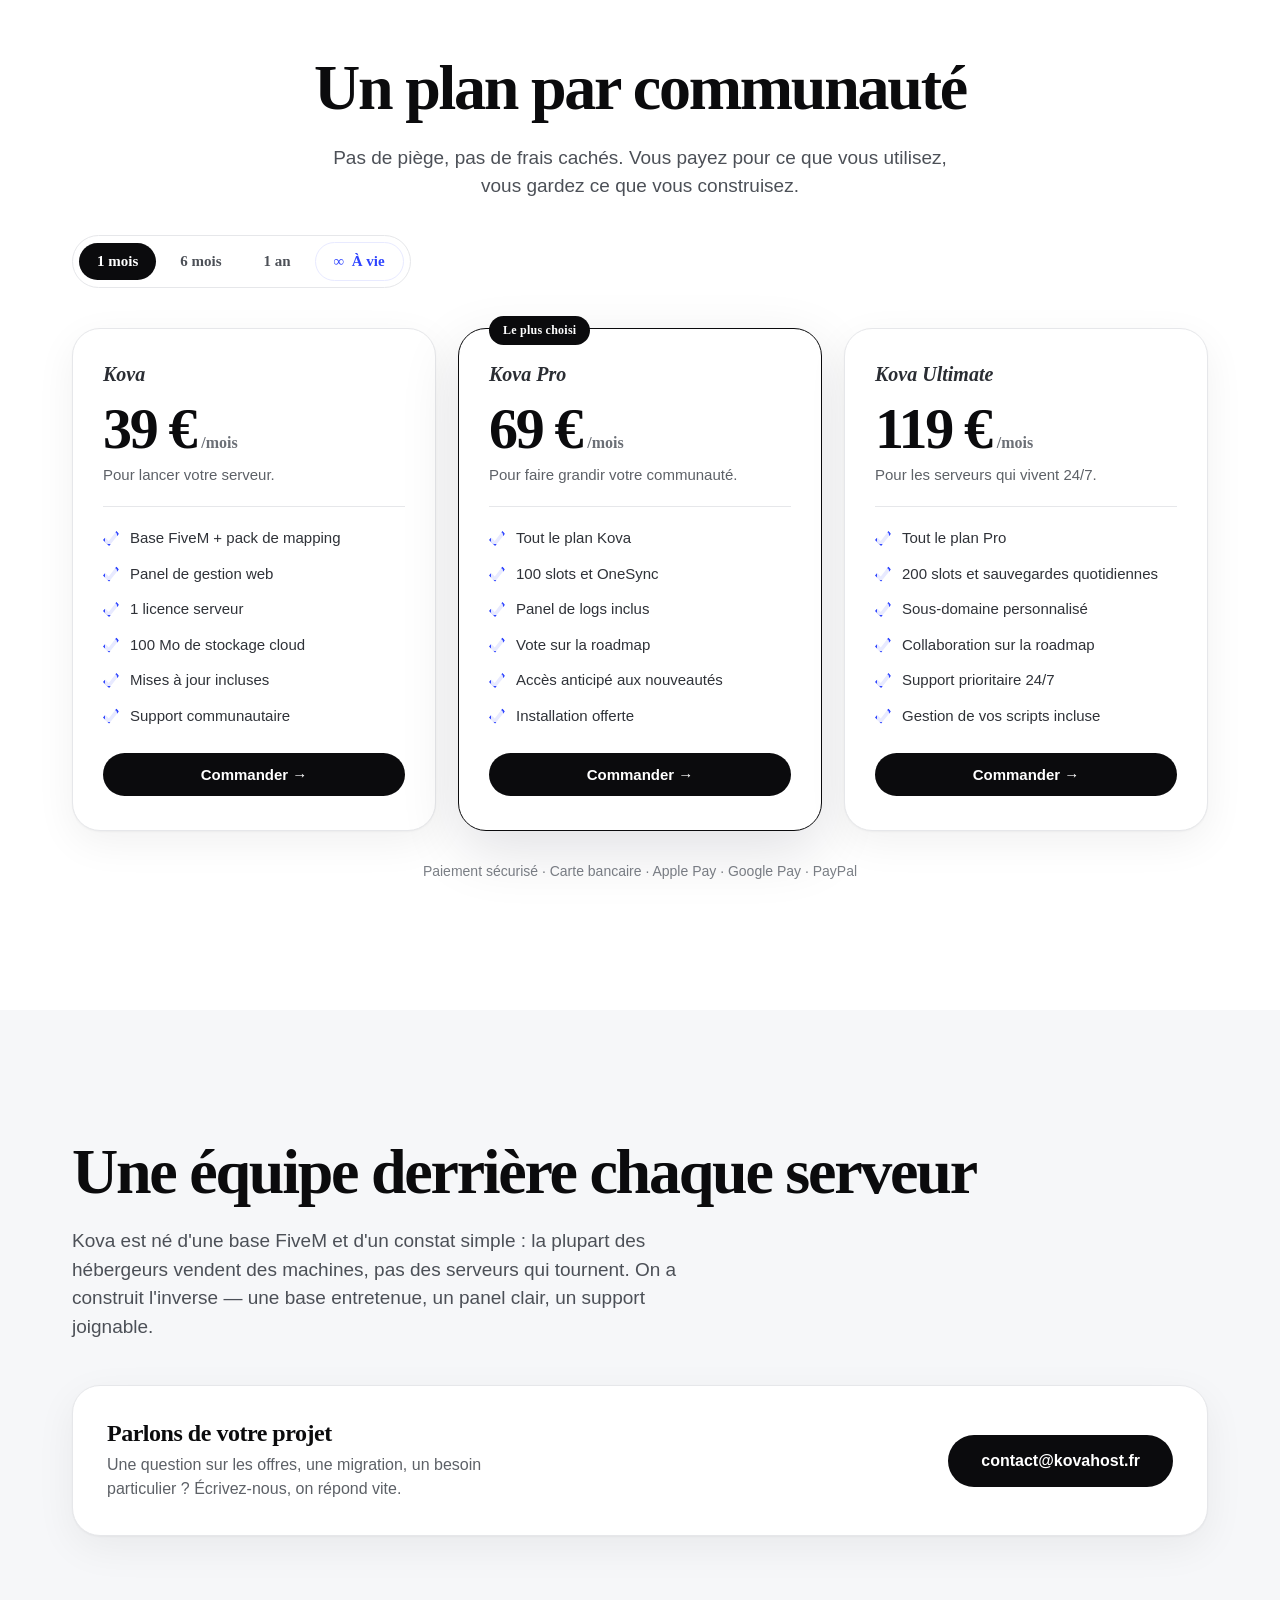
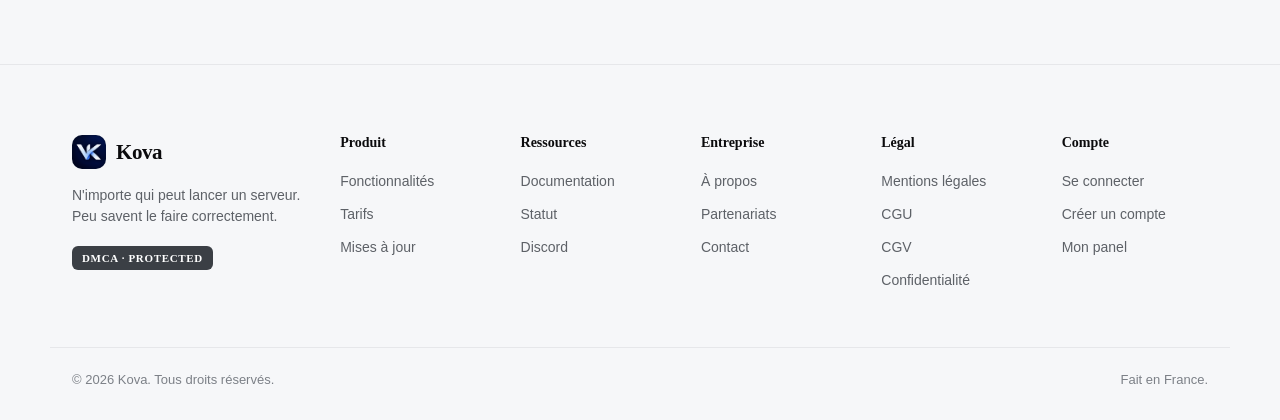
==== commit e709c3f4: "Add files via upload" ====
--- a/index.html
+++ b/index.html
@@ -8,7 +8,7 @@
 <link rel="icon" href="logo.png">
 
 
-<style type="text/css">@font-face {font-family:'Manrope';font-style:normal;font-weight:400;src:url(/cf-fonts/v/manrope/5.2.8/latin-ext/wght/normal.woff2);unicode-range:U+0100-02BA,U+02BD-02C5,U+02C7-02CC,U+02CE-02D7,U+02DD-02FF,U+0304,U+0308,U+0329,U+1D00-1DBF,U+1E00-1E9F,U+1EF2-1EFF,U+2020,U+20A0-20AB,U+20AD-20C0,U+2113,U+2C60-2C7F,U+A720-A7FF;font-display:swap;}@font-face {font-family:'Manrope';font-style:normal;font-weight:400;src:url(/cf-fonts/v/manrope/5.2.8/cyrillic/wght/normal.woff2);unicode-range:U+0301,U+0400-045F,U+0490-0491,U+04B0-04B1,U+2116;font-display:swap;}@font-face {font-family:'Manrope';font-style:normal;font-weight:400;src:url(/cf-fonts/v/manrope/5.2.8/greek/wght/normal.woff2);unicode-range:U+0370-0377,U+037A-037F,U+0384-038A,U+038C,U+038E-03A1,U+03A3-03FF;font-display:swap;}@font-face {font-family:'Manrope';font-style:normal;font-weight:400;src:url(/cf-fonts/v/manrope/5.2.8/latin/wght/normal.woff2);unicode-range:U+0000-00FF,U+0131,U+0152-0153,U+02BB-02BC,U+02C6,U+02DA,U+02DC,U+0304,U+0308,U+0329,U+2000-206F,U+20AC,U+2122,U+2191,U+2193,U+2212,U+2215,U+FEFF,U+FFFD;font-display:swap;}@font-face {font-family:'Manrope';font-style:normal;font-weight:400;src:url(/cf-fonts/v/manrope/5.2.8/vietnamese/wght/normal.woff2);unicode-range:U+0102-0103,U+0110-0111,U+0128-0129,U+0168-0169,U+01A0-01A1,U+01AF-01B0,U+0300-0301,U+0303-0304,U+0308-0309,U+0323,U+0329,U+1EA0-1EF9,U+20AB;font-display:swap;}@font-face {font-family:'Manrope';font-style:normal;font-weight:400;src:url(/cf-fonts/v/manrope/5.2.8/cyrillic-ext/wght/normal.woff2);unicode-range:U+0460-052F,U+1C80-1C8A,U+20B4,U+2DE0-2DFF,U+A640-A69F,U+FE2E-FE2F;font-display:swap;}@font-face {font-family:'Manrope';font-style:normal;font-weight:500;src:url(/cf-fonts/v/manrope/5.2.8/cyrillic/wght/normal.woff2);unicode-range:U+0301,U+0400-045F,U+0490-0491,U+04B0-04B1,U+2116;font-display:swap;}@font-face {font-family:'Manrope';font-style:normal;font-weight:500;src:url(/cf-fonts/v/manrope/5.2.8/greek/wght/normal.woff2);unicode-range:U+0370-0377,U+037A-037F,U+0384-038A,U+038C,U+038E-03A1,U+03A3-03FF;font-display:swap;}@font-face {font-family:'Manrope';font-style:normal;font-weight:500;src:url(/cf-fonts/v/manrope/5.2.8/vietnamese/wght/normal.woff2);unicode-range:U+0102-0103,U+0110-0111,U+0128-0129,U+0168-0169,U+01A0-01A1,U+01AF-01B0,U+0300-0301,U+0303-0304,U+0308-0309,U+0323,U+0329,U+1EA0-1EF9,U+20AB;font-display:swap;}@font-face {font-family:'Manrope';font-style:normal;font-weight:500;src:url(/cf-fonts/v/manrope/5.2.8/latin/wght/normal.woff2);unicode-range:U+0000-00FF,U+0131,U+0152-0153,U+02BB-02BC,U+02C6,U+02DA,U+02DC,U+0304,U+0308,U+0329,U+2000-206F,U+20AC,U+2122,U+2191,U+2193,U+2212,U+2215,U+FEFF,U+FFFD;font-display:swap;}@font-face {font-family:'Manrope';font-style:normal;font-weight:500;src:url(/cf-fonts/v/manrope/5.2.8/latin-ext/wght/normal.woff2);unicode-range:U+0100-02BA,U+02BD-02C5,U+02C7-02CC,U+02CE-02D7,U+02DD-02FF,U+0304,U+0308,U+0329,U+1D00-1DBF,U+1E00-1E9F,U+1EF2-1EFF,U+2020,U+20A0-20AB,U+20AD-20C0,U+2113,U+2C60-2C7F,U+A720-A7FF;font-display:swap;}@font-face {font-family:'Manrope';font-style:normal;font-weight:500;src:url(/cf-fonts/v/manrope/5.2.8/cyrillic-ext/wght/normal.woff2);unicode-range:U+0460-052F,U+1C80-1C8A,U+20B4,U+2DE0-2DFF,U+A640-A69F,U+FE2E-FE2F;font-display:swap;}@font-face {font-family:'Manrope';font-style:normal;font-weight:600;src:url(/cf-fonts/v/manrope/5.2.8/cyrillic-ext/wght/normal.woff2);unicode-range:U+0460-052F,U+1C80-1C8A,U+20B4,U+2DE0-2DFF,U+A640-A69F,U+FE2E-FE2F;font-display:swap;}@font-face {font-family:'Manrope';font-style:normal;font-weight:600;src:url(/cf-fonts/v/manrope/5.2.8/greek/wght/normal.woff2);unicode-range:U+0370-0377,U+037A-037F,U+0384-038A,U+038C,U+038E-03A1,U+03A3-03FF;font-display:swap;}@font-face {font-family:'Manrope';font-style:normal;font-weight:600;src:url(/cf-fonts/v/manrope/5.2.8/cyrillic/wght/normal.woff2);unicode-range:U+0301,U+0400-045F,U+0490-0491,U+04B0-04B1,U+2116;font-display:swap;}@font-face {font-family:'Manrope';font-style:normal;font-weight:600;src:url(/cf-fonts/v/manrope/5.2.8/latin/wght/normal.woff2);unicode-range:U+0000-00FF,U+0131,U+0152-0153,U+02BB-02BC,U+02C6,U+02DA,U+02DC,U+0304,U+0308,U+0329,U+2000-206F,U+20AC,U+2122,U+2191,U+2193,U+2212,U+2215,U+FEFF,U+FFFD;font-display:swap;}@font-face {font-family:'Manrope';font-style:normal;font-weight:600;src:url(/cf-fonts/v/manrope/5.2.8/latin-ext/wght/normal.woff2);unicode-range:U+0100-02BA,U+02BD-02C5,U+02C7-02CC,U+02CE-02D7,U+02DD-02FF,U+0304,U+0308,U+0329,U+1D00-1DBF,U+1E00-1E9F,U+1EF2-1EFF,U+2020,U+20A0-20AB,U+20AD-20C0,U+2113,U+2C60-2C7F,U+A720-A7FF;font-display:swap;}@font-face {font-family:'Manrope';font-style:normal;font-weight:600;src:url(/cf-fonts/v/manrope/5.2.8/vietnamese/wght/normal.woff2);unicode-range:U+0102-0103,U+0110-0111,U+0128-0129,U+0168-0169,U+01A0-01A1,U+01AF-01B0,U+0300-0301,U+0303-0304,U+0308-0309,U+0323,U+0329,U+1EA0-1EF9,U+20AB;font-display:swap;}@font-face {font-family:'Manrope';font-style:normal;font-weight:700;src:url(/cf-fonts/v/manrope/5.2.8/cyrillic/wght/normal.woff2);unicode-range:U+0301,U+0400-045F,U+0490-0491,U+04B0-04B1,U+2116;font-display:swap;}@font-face {font-family:'Manrope';font-style:normal;font-weight:700;src:url(/cf-fonts/v/manrope/5.2.8/latin-ext/wght/normal.woff2);unicode-range:U+0100-02BA,U+02BD-02C5,U+02C7-02CC,U+02CE-02D7,U+02DD-02FF,U+0304,U+0308,U+0329,U+1D00-1DBF,U+1E00-1E9F,U+1EF2-1EFF,U+2020,U+20A0-20AB,U+20AD-20C0,U+2113,U+2C60-2C7F,U+A720-A7FF;font-display:swap;}@font-face {font-family:'Manrope';font-style:normal;font-weight:700;src:url(/cf-fonts/v/manrope/5.2.8/cyrillic-ext/wght/normal.woff2);unicode-range:U+0460-052F,U+1C80-1C8A,U+20B4,U+2DE0-2DFF,U+A640-A69F,U+FE2E-FE2F;font-display:swap;}@font-face {font-family:'Manrope';font-style:normal;font-weight:700;src:url(/cf-fonts/v/manrope/5.2.8/vietnamese/wght/normal.woff2);unicode-range:U+0102-0103,U+0110-0111,U+0128-0129,U+0168-0169,U+01A0-01A1,U+01AF-01B0,U+0300-0301,U+0303-0304,U+0308-0309,U+0323,U+0329,U+1EA0-1EF9,U+20AB;font-display:swap;}@font-face {font-family:'Manrope';font-style:normal;font-weight:700;src:url(/cf-fonts/v/manrope/5.2.8/latin/wght/normal.woff2);unicode-range:U+0000-00FF,U+0131,U+0152-0153,U+02BB-02BC,U+02C6,U+02DA,U+02DC,U+0304,U+0308,U+0329,U+2000-206F,U+20AC,U+2122,U+2191,U+2193,U+2212,U+2215,U+FEFF,U+FFFD;font-display:swap;}@font-face {font-family:'Manrope';font-style:normal;font-weight:700;src:url(/cf-fonts/v/manrope/5.2.8/greek/wght/normal.woff2);unicode-range:U+0370-0377,U+037A-037F,U+0384-038A,U+038C,U+038E-03A1,U+03A3-03FF;font-display:swap;}@font-face {font-family:'Manrope';font-style:normal;font-weight:800;src:url(/cf-fonts/v/manrope/5.2.8/cyrillic/wght/normal.woff2);unicode-range:U+0301,U+0400-045F,U+0490-0491,U+04B0-04B1,U+2116;font-display:swap;}@font-face {font-family:'Manrope';font-style:normal;font-weight:800;src:url(/cf-fonts/v/manrope/5.2.8/greek/wght/normal.woff2);unicode-range:U+0370-0377,U+037A-037F,U+0384-038A,U+038C,U+038E-03A1,U+03A3-03FF;font-display:swap;}@font-face {font-family:'Manrope';font-style:normal;font-weight:800;src:url(/cf-fonts/v/manrope/5.2.8/latin/wght/normal.woff2);unicode-range:U+0000-00FF,U+0131,U+0152-0153,U+02BB-02BC,U+02C6,U+02DA,U+02DC,U+0304,U+0308,U+0329,U+2000-206F,U+20AC,U+2122,U+2191,U+2193,U+2212,U+2215,U+FEFF,U+FFFD;font-display:swap;}@font-face {font-family:'Manrope';font-style:normal;font-weight:800;src:url(/cf-fonts/v/manrope/5.2.8/cyrillic-ext/wght/normal.woff2);unicode-range:U+0460-052F,U+1C80-1C8A,U+20B4,U+2DE0-2DFF,U+A640-A69F,U+FE2E-FE2F;font-display:swap;}@font-face {font-family:'Manrope';font-style:normal;font-weight:800;src:url(/cf-fonts/v/manrope/5.2.8/latin-ext/wght/normal.woff2);unicode-range:U+0100-02BA,U+02BD-02C5,U+02C7-02CC,U+02CE-02D7,U+02DD-02FF,U+0304,U+0308,U+0329,U+1D00-1DBF,U+1E00-1E9F,U+1EF2-1EFF,U+2020,U+20A0-20AB,U+20AD-20C0,U+2113,U+2C60-2C7F,U+A720-A7FF;font-display:swap;}@font-face {font-family:'Manrope';font-style:normal;font-weight:800;src:url(/cf-fonts/v/manrope/5.2.8/vietnamese/wght/normal.woff2);unicode-range:U+0102-0103,U+0110-0111,U+0128-0129,U+0168-0169,U+01A0-01A1,U+01AF-01B0,U+0300-0301,U+0303-0304,U+0308-0309,U+0323,U+0329,U+1EA0-1EF9,U+20AB;font-display:swap;}</style>
+<style type="text/css">@font-face {font-family:'Manrope';font-style:normal;font-weight:400;src:url(/cf-fonts/v/manrope/5.2.8/latin-ext/wght/normal.woff2);unicode-range:U+0100-02BA,U+02BD-02C5,U+02C7-02CC,U+02CE-02D7,U+02DD-02FF,U+0304,U+0308,U+0329,U+1D00-1DBF,U+1E00-1E9F,U+1EF2-1EFF,U+2020,U+20A0-20AB,U+20AD-20C0,U+2113,U+2C60-2C7F,U+A720-A7FF;font-display:swap;}@font-face {font-family:'Manrope';font-style:normal;font-weight:400;src:url(/cf-fonts/v/manrope/5.2.8/greek/wght/normal.woff2);unicode-range:U+0370-0377,U+037A-037F,U+0384-038A,U+038C,U+038E-03A1,U+03A3-03FF;font-display:swap;}@font-face {font-family:'Manrope';font-style:normal;font-weight:400;src:url(/cf-fonts/v/manrope/5.2.8/cyrillic/wght/normal.woff2);unicode-range:U+0301,U+0400-045F,U+0490-0491,U+04B0-04B1,U+2116;font-display:swap;}@font-face {font-family:'Manrope';font-style:normal;font-weight:400;src:url(/cf-fonts/v/manrope/5.2.8/cyrillic-ext/wght/normal.woff2);unicode-range:U+0460-052F,U+1C80-1C8A,U+20B4,U+2DE0-2DFF,U+A640-A69F,U+FE2E-FE2F;font-display:swap;}@font-face {font-family:'Manrope';font-style:normal;font-weight:400;src:url(/cf-fonts/v/manrope/5.2.8/latin/wght/normal.woff2);unicode-range:U+0000-00FF,U+0131,U+0152-0153,U+02BB-02BC,U+02C6,U+02DA,U+02DC,U+0304,U+0308,U+0329,U+2000-206F,U+20AC,U+2122,U+2191,U+2193,U+2212,U+2215,U+FEFF,U+FFFD;font-display:swap;}@font-face {font-family:'Manrope';font-style:normal;font-weight:400;src:url(/cf-fonts/v/manrope/5.2.8/vietnamese/wght/normal.woff2);unicode-range:U+0102-0103,U+0110-0111,U+0128-0129,U+0168-0169,U+01A0-01A1,U+01AF-01B0,U+0300-0301,U+0303-0304,U+0308-0309,U+0323,U+0329,U+1EA0-1EF9,U+20AB;font-display:swap;}@font-face {font-family:'Manrope';font-style:normal;font-weight:500;src:url(/cf-fonts/v/manrope/5.2.8/latin/wght/normal.woff2);unicode-range:U+0000-00FF,U+0131,U+0152-0153,U+02BB-02BC,U+02C6,U+02DA,U+02DC,U+0304,U+0308,U+0329,U+2000-206F,U+20AC,U+2122,U+2191,U+2193,U+2212,U+2215,U+FEFF,U+FFFD;font-display:swap;}@font-face {font-family:'Manrope';font-style:normal;font-weight:500;src:url(/cf-fonts/v/manrope/5.2.8/vietnamese/wght/normal.woff2);unicode-range:U+0102-0103,U+0110-0111,U+0128-0129,U+0168-0169,U+01A0-01A1,U+01AF-01B0,U+0300-0301,U+0303-0304,U+0308-0309,U+0323,U+0329,U+1EA0-1EF9,U+20AB;font-display:swap;}@font-face {font-family:'Manrope';font-style:normal;font-weight:500;src:url(/cf-fonts/v/manrope/5.2.8/latin-ext/wght/normal.woff2);unicode-range:U+0100-02BA,U+02BD-02C5,U+02C7-02CC,U+02CE-02D7,U+02DD-02FF,U+0304,U+0308,U+0329,U+1D00-1DBF,U+1E00-1E9F,U+1EF2-1EFF,U+2020,U+20A0-20AB,U+20AD-20C0,U+2113,U+2C60-2C7F,U+A720-A7FF;font-display:swap;}@font-face {font-family:'Manrope';font-style:normal;font-weight:500;src:url(/cf-fonts/v/manrope/5.2.8/cyrillic-ext/wght/normal.woff2);unicode-range:U+0460-052F,U+1C80-1C8A,U+20B4,U+2DE0-2DFF,U+A640-A69F,U+FE2E-FE2F;font-display:swap;}@font-face {font-family:'Manrope';font-style:normal;font-weight:500;src:url(/cf-fonts/v/manrope/5.2.8/cyrillic/wght/normal.woff2);unicode-range:U+0301,U+0400-045F,U+0490-0491,U+04B0-04B1,U+2116;font-display:swap;}@font-face {font-family:'Manrope';font-style:normal;font-weight:500;src:url(/cf-fonts/v/manrope/5.2.8/greek/wght/normal.woff2);unicode-range:U+0370-0377,U+037A-037F,U+0384-038A,U+038C,U+038E-03A1,U+03A3-03FF;font-display:swap;}@font-face {font-family:'Manrope';font-style:normal;font-weight:600;src:url(/cf-fonts/v/manrope/5.2.8/vietnamese/wght/normal.woff2);unicode-range:U+0102-0103,U+0110-0111,U+0128-0129,U+0168-0169,U+01A0-01A1,U+01AF-01B0,U+0300-0301,U+0303-0304,U+0308-0309,U+0323,U+0329,U+1EA0-1EF9,U+20AB;font-display:swap;}@font-face {font-family:'Manrope';font-style:normal;font-weight:600;src:url(/cf-fonts/v/manrope/5.2.8/latin-ext/wght/normal.woff2);unicode-range:U+0100-02BA,U+02BD-02C5,U+02C7-02CC,U+02CE-02D7,U+02DD-02FF,U+0304,U+0308,U+0329,U+1D00-1DBF,U+1E00-1E9F,U+1EF2-1EFF,U+2020,U+20A0-20AB,U+20AD-20C0,U+2113,U+2C60-2C7F,U+A720-A7FF;font-display:swap;}@font-face {font-family:'Manrope';font-style:normal;font-weight:600;src:url(/cf-fonts/v/manrope/5.2.8/latin/wght/normal.woff2);unicode-range:U+0000-00FF,U+0131,U+0152-0153,U+02BB-02BC,U+02C6,U+02DA,U+02DC,U+0304,U+0308,U+0329,U+2000-206F,U+20AC,U+2122,U+2191,U+2193,U+2212,U+2215,U+FEFF,U+FFFD;font-display:swap;}@font-face {font-family:'Manrope';font-style:normal;font-weight:600;src:url(/cf-fonts/v/manrope/5.2.8/cyrillic/wght/normal.woff2);unicode-range:U+0301,U+0400-045F,U+0490-0491,U+04B0-04B1,U+2116;font-display:swap;}@font-face {font-family:'Manrope';font-style:normal;font-weight:600;src:url(/cf-fonts/v/manrope/5.2.8/cyrillic-ext/wght/normal.woff2);unicode-range:U+0460-052F,U+1C80-1C8A,U+20B4,U+2DE0-2DFF,U+A640-A69F,U+FE2E-FE2F;font-display:swap;}@font-face {font-family:'Manrope';font-style:normal;font-weight:600;src:url(/cf-fonts/v/manrope/5.2.8/greek/wght/normal.woff2);unicode-range:U+0370-0377,U+037A-037F,U+0384-038A,U+038C,U+038E-03A1,U+03A3-03FF;font-display:swap;}@font-face {font-family:'Manrope';font-style:normal;font-weight:700;src:url(/cf-fonts/v/manrope/5.2.8/latin/wght/normal.woff2);unicode-range:U+0000-00FF,U+0131,U+0152-0153,U+02BB-02BC,U+02C6,U+02DA,U+02DC,U+0304,U+0308,U+0329,U+2000-206F,U+20AC,U+2122,U+2191,U+2193,U+2212,U+2215,U+FEFF,U+FFFD;font-display:swap;}@font-face {font-family:'Manrope';font-style:normal;font-weight:700;src:url(/cf-fonts/v/manrope/5.2.8/latin-ext/wght/normal.woff2);unicode-range:U+0100-02BA,U+02BD-02C5,U+02C7-02CC,U+02CE-02D7,U+02DD-02FF,U+0304,U+0308,U+0329,U+1D00-1DBF,U+1E00-1E9F,U+1EF2-1EFF,U+2020,U+20A0-20AB,U+20AD-20C0,U+2113,U+2C60-2C7F,U+A720-A7FF;font-display:swap;}@font-face {font-family:'Manrope';font-style:normal;font-weight:700;src:url(/cf-fonts/v/manrope/5.2.8/greek/wght/normal.woff2);unicode-range:U+0370-0377,U+037A-037F,U+0384-038A,U+038C,U+038E-03A1,U+03A3-03FF;font-display:swap;}@font-face {font-family:'Manrope';font-style:normal;font-weight:700;src:url(/cf-fonts/v/manrope/5.2.8/vietnamese/wght/normal.woff2);unicode-range:U+0102-0103,U+0110-0111,U+0128-0129,U+0168-0169,U+01A0-01A1,U+01AF-01B0,U+0300-0301,U+0303-0304,U+0308-0309,U+0323,U+0329,U+1EA0-1EF9,U+20AB;font-display:swap;}@font-face {font-family:'Manrope';font-style:normal;font-weight:700;src:url(/cf-fonts/v/manrope/5.2.8/cyrillic-ext/wght/normal.woff2);unicode-range:U+0460-052F,U+1C80-1C8A,U+20B4,U+2DE0-2DFF,U+A640-A69F,U+FE2E-FE2F;font-display:swap;}@font-face {font-family:'Manrope';font-style:normal;font-weight:700;src:url(/cf-fonts/v/manrope/5.2.8/cyrillic/wght/normal.woff2);unicode-range:U+0301,U+0400-045F,U+0490-0491,U+04B0-04B1,U+2116;font-display:swap;}@font-face {font-family:'Manrope';font-style:normal;font-weight:800;src:url(/cf-fonts/v/manrope/5.2.8/latin/wght/normal.woff2);unicode-range:U+0000-00FF,U+0131,U+0152-0153,U+02BB-02BC,U+02C6,U+02DA,U+02DC,U+0304,U+0308,U+0329,U+2000-206F,U+20AC,U+2122,U+2191,U+2193,U+2212,U+2215,U+FEFF,U+FFFD;font-display:swap;}@font-face {font-family:'Manrope';font-style:normal;font-weight:800;src:url(/cf-fonts/v/manrope/5.2.8/greek/wght/normal.woff2);unicode-range:U+0370-0377,U+037A-037F,U+0384-038A,U+038C,U+038E-03A1,U+03A3-03FF;font-display:swap;}@font-face {font-family:'Manrope';font-style:normal;font-weight:800;src:url(/cf-fonts/v/manrope/5.2.8/latin-ext/wght/normal.woff2);unicode-range:U+0100-02BA,U+02BD-02C5,U+02C7-02CC,U+02CE-02D7,U+02DD-02FF,U+0304,U+0308,U+0329,U+1D00-1DBF,U+1E00-1E9F,U+1EF2-1EFF,U+2020,U+20A0-20AB,U+20AD-20C0,U+2113,U+2C60-2C7F,U+A720-A7FF;font-display:swap;}@font-face {font-family:'Manrope';font-style:normal;font-weight:800;src:url(/cf-fonts/v/manrope/5.2.8/vietnamese/wght/normal.woff2);unicode-range:U+0102-0103,U+0110-0111,U+0128-0129,U+0168-0169,U+01A0-01A1,U+01AF-01B0,U+0300-0301,U+0303-0304,U+0308-0309,U+0323,U+0329,U+1EA0-1EF9,U+20AB;font-display:swap;}@font-face {font-family:'Manrope';font-style:normal;font-weight:800;src:url(/cf-fonts/v/manrope/5.2.8/cyrillic/wght/normal.woff2);unicode-range:U+0301,U+0400-045F,U+0490-0491,U+04B0-04B1,U+2116;font-display:swap;}@font-face {font-family:'Manrope';font-style:normal;font-weight:800;src:url(/cf-fonts/v/manrope/5.2.8/cyrillic-ext/wght/normal.woff2);unicode-range:U+0460-052F,U+1C80-1C8A,U+20B4,U+2DE0-2DFF,U+A640-A69F,U+FE2E-FE2F;font-display:swap;}</style>
 <link rel="stylesheet" href="style.css">
 <link rel="stylesheet" href="splash.css">
 </head>
@@ -24,6 +24,7 @@
       <a href="#produit">Produit</a>
       <a href="#tarifs">Tarifs</a>
       <a href="#misesajour">Mises à jour</a>
+      <a href="/documentation.html">Documentation</a>
       <a href="#apropos">À propos</a>
       <a href="#contact">Contact</a>
     </nav>
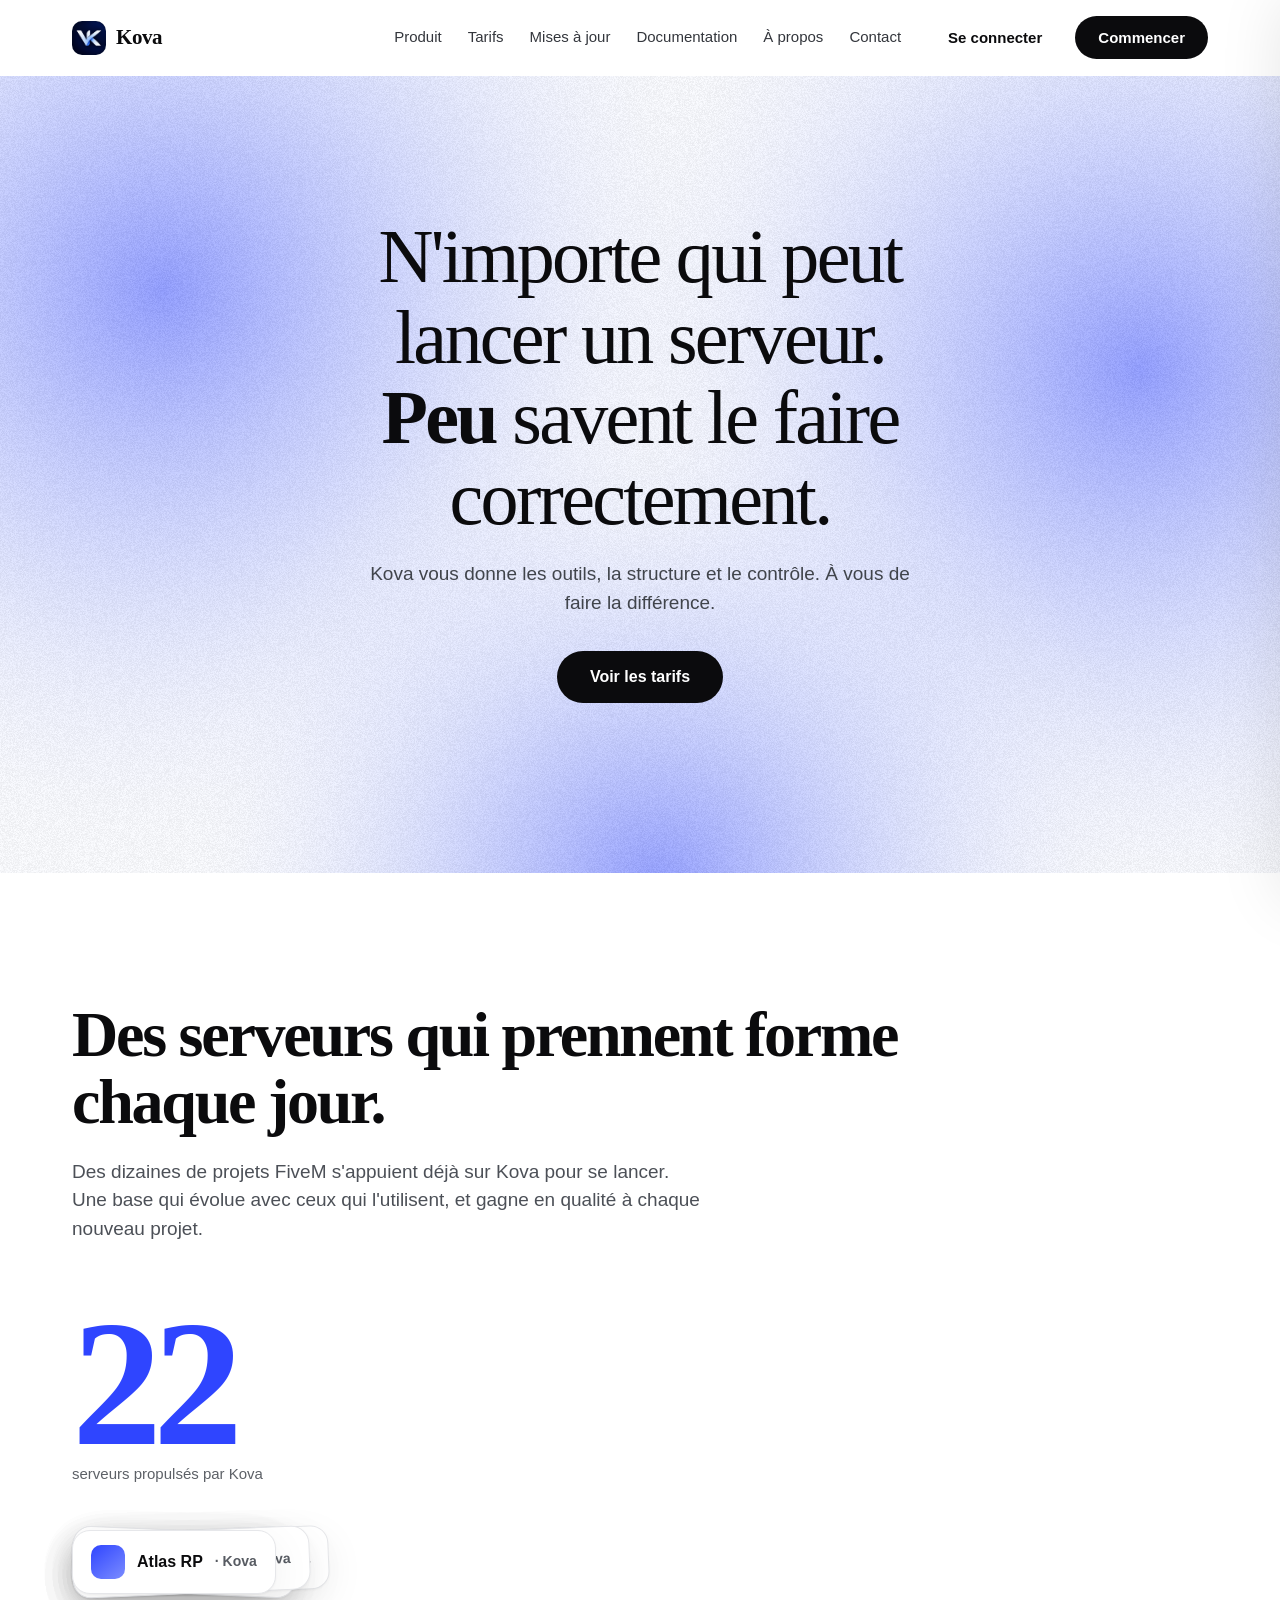
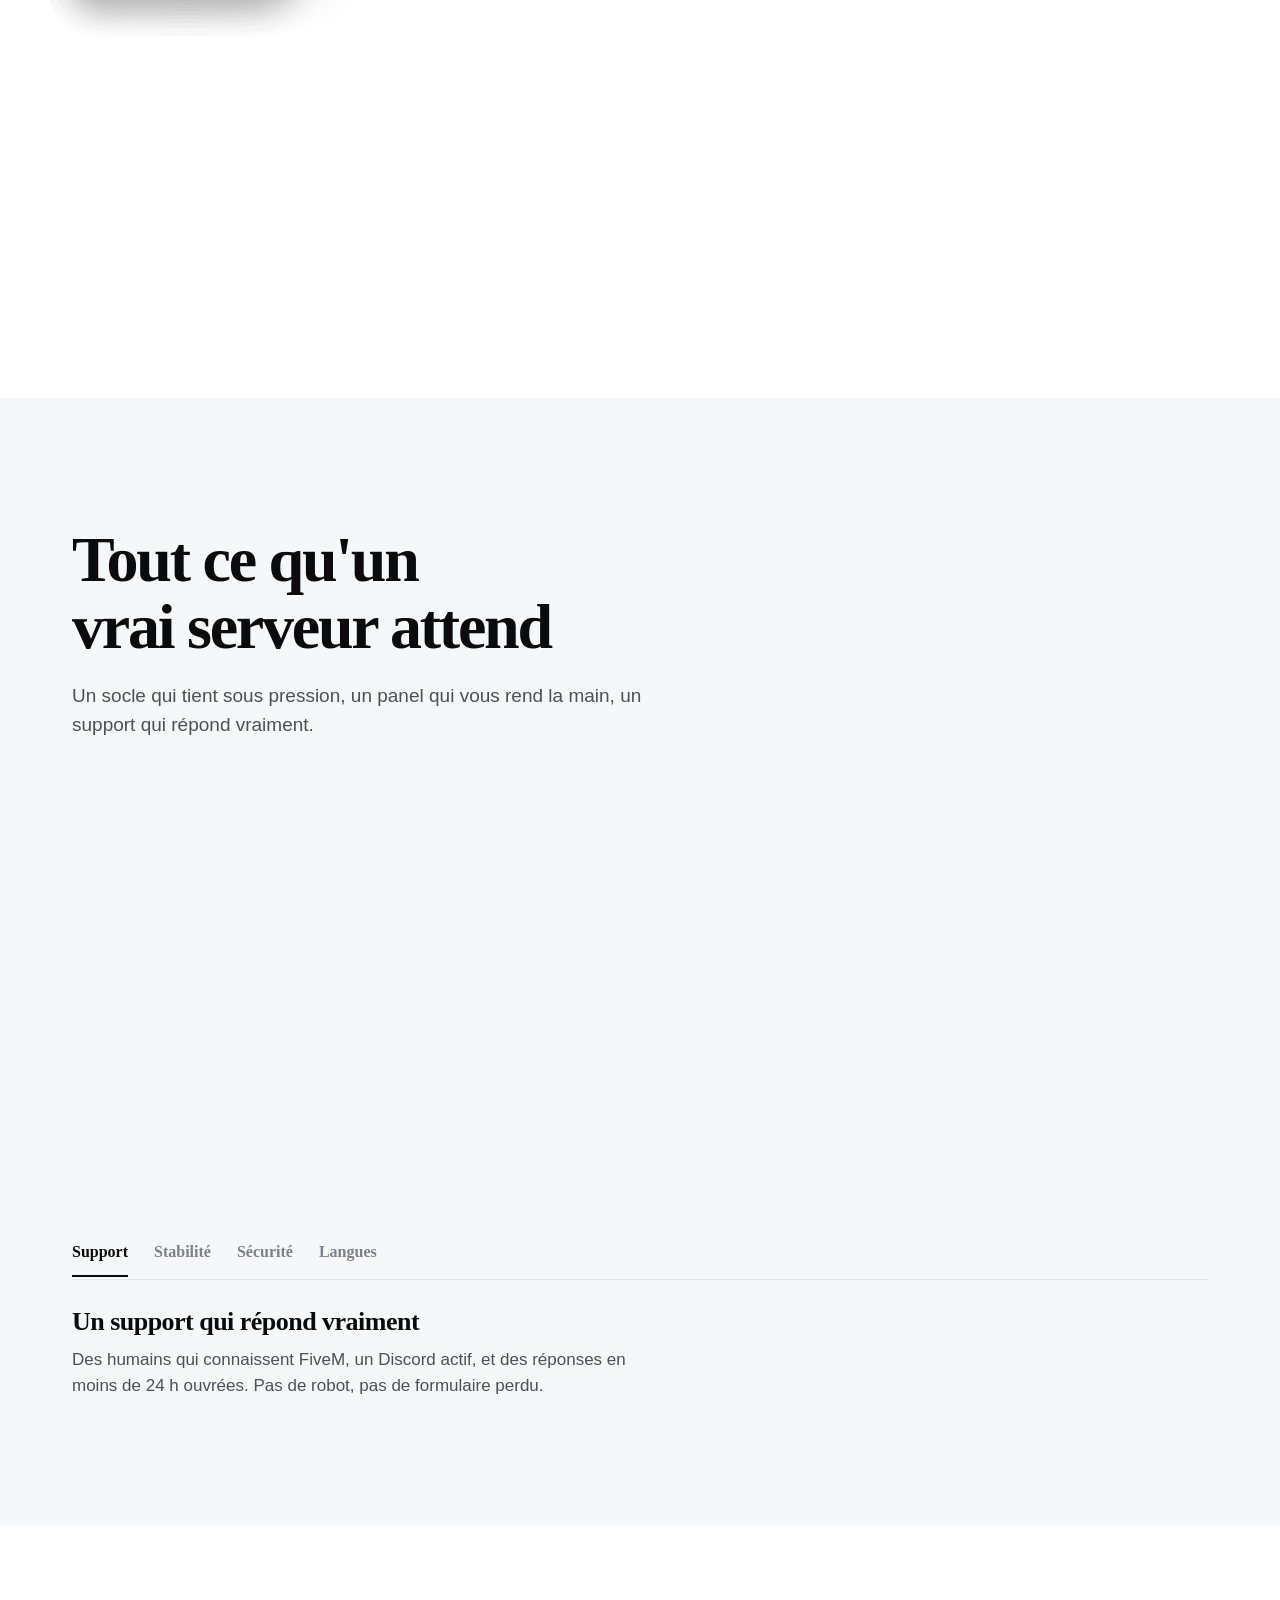
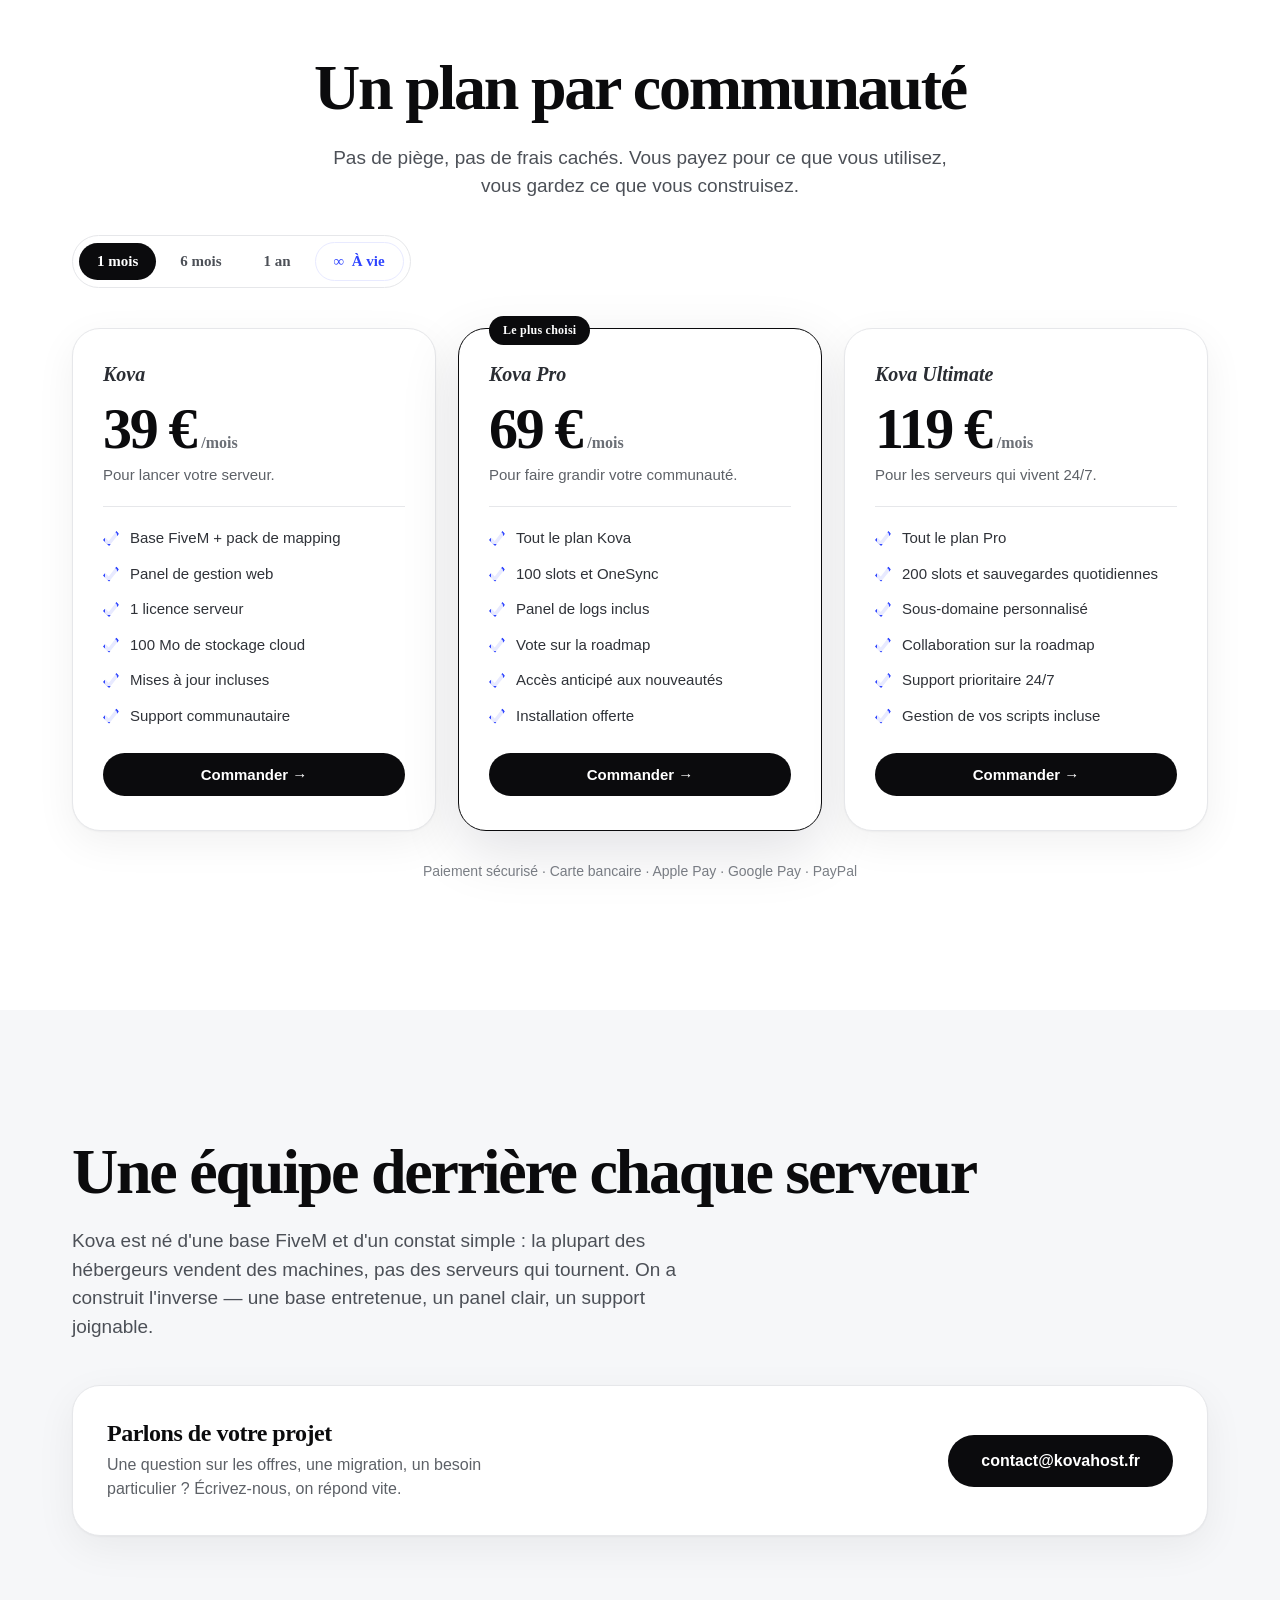
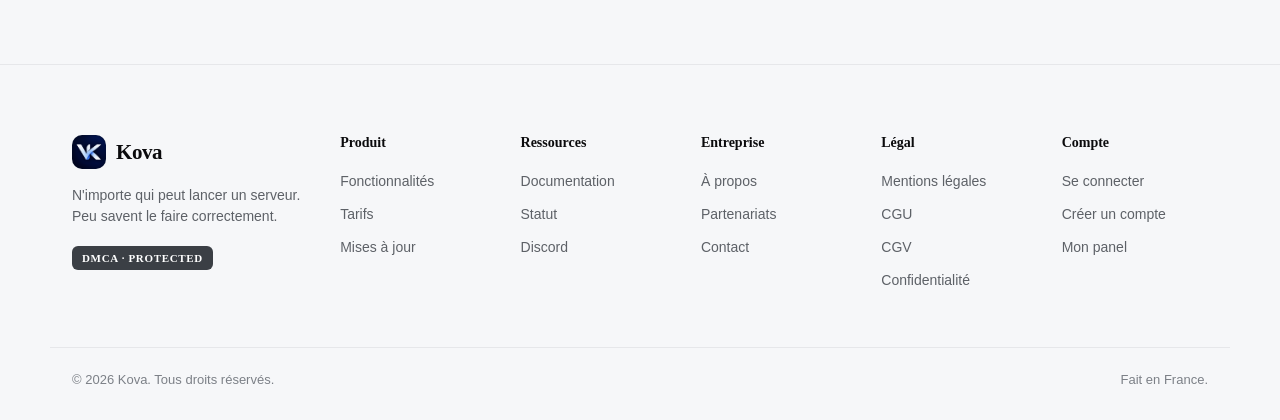
==== commit 2cfa62aa: "Fix HTML entity encoding in index.html" ====
--- a/index.html
+++ b/index.html
@@ -8,8 +8,9 @@
 <link rel="icon" href="logo.png">
 
 
-<style type="text/css">@font-face {font-family:'Manrope';font-style:normal;font-weight:400;src:url(/cf-fonts/v/manrope/5.2.8/latin-ext/wght/normal.woff2);unicode-range:U+0100-02BA,U+02BD-02C5,U+02C7-02CC,U+02CE-02D7,U+02DD-02FF,U+0304,U+0308,U+0329,U+1D00-1DBF,U+1E00-1E9F,U+1EF2-1EFF,U+2020,U+20A0-20AB,U+20AD-20C0,U+2113,U+2C60-2C7F,U+A720-A7FF;font-display:swap;}@font-face {font-family:'Manrope';font-style:normal;font-weight:400;src:url(/cf-fonts/v/manrope/5.2.8/greek/wght/normal.woff2);unicode-range:U+0370-0377,U+037A-037F,U+0384-038A,U+038C,U+038E-03A1,U+03A3-03FF;font-display:swap;}@font-face {font-family:'Manrope';font-style:normal;font-weight:400;src:url(/cf-fonts/v/manrope/5.2.8/cyrillic/wght/normal.woff2);unicode-range:U+0301,U+0400-045F,U+0490-0491,U+04B0-04B1,U+2116;font-display:swap;}@font-face {font-family:'Manrope';font-style:normal;font-weight:400;src:url(/cf-fonts/v/manrope/5.2.8/cyrillic-ext/wght/normal.woff2);unicode-range:U+0460-052F,U+1C80-1C8A,U+20B4,U+2DE0-2DFF,U+A640-A69F,U+FE2E-FE2F;font-display:swap;}@font-face {font-family:'Manrope';font-style:normal;font-weight:400;src:url(/cf-fonts/v/manrope/5.2.8/latin/wght/normal.woff2);unicode-range:U+0000-00FF,U+0131,U+0152-0153,U+02BB-02BC,U+02C6,U+02DA,U+02DC,U+0304,U+0308,U+0329,U+2000-206F,U+20AC,U+2122,U+2191,U+2193,U+2212,U+2215,U+FEFF,U+FFFD;font-display:swap;}@font-face {font-family:'Manrope';font-style:normal;font-weight:400;src:url(/cf-fonts/v/manrope/5.2.8/vietnamese/wght/normal.woff2);unicode-range:U+0102-0103,U+0110-0111,U+0128-0129,U+0168-0169,U+01A0-01A1,U+01AF-01B0,U+0300-0301,U+0303-0304,U+0308-0309,U+0323,U+0329,U+1EA0-1EF9,U+20AB;font-display:swap;}@font-face {font-family:'Manrope';font-style:normal;font-weight:500;src:url(/cf-fonts/v/manrope/5.2.8/latin/wght/normal.woff2);unicode-range:U+0000-00FF,U+0131,U+0152-0153,U+02BB-02BC,U+02C6,U+02DA,U+02DC,U+0304,U+0308,U+0329,U+2000-206F,U+20AC,U+2122,U+2191,U+2193,U+2212,U+2215,U+FEFF,U+FFFD;font-display:swap;}@font-face {font-family:'Manrope';font-style:normal;font-weight:500;src:url(/cf-fonts/v/manrope/5.2.8/vietnamese/wght/normal.woff2);unicode-range:U+0102-0103,U+0110-0111,U+0128-0129,U+0168-0169,U+01A0-01A1,U+01AF-01B0,U+0300-0301,U+0303-0304,U+0308-0309,U+0323,U+0329,U+1EA0-1EF9,U+20AB;font-display:swap;}@font-face {font-family:'Manrope';font-style:normal;font-weight:500;src:url(/cf-fonts/v/manrope/5.2.8/latin-ext/wght/normal.woff2);unicode-range:U+0100-02BA,U+02BD-02C5,U+02C7-02CC,U+02CE-02D7,U+02DD-02FF,U+0304,U+0308,U+0329,U+1D00-1DBF,U+1E00-1E9F,U+1EF2-1EFF,U+2020,U+20A0-20AB,U+20AD-20C0,U+2113,U+2C60-2C7F,U+A720-A7FF;font-display:swap;}@font-face {font-family:'Manrope';font-style:normal;font-weight:500;src:url(/cf-fonts/v/manrope/5.2.8/cyrillic-ext/wght/normal.woff2);unicode-range:U+0460-052F,U+1C80-1C8A,U+20B4,U+2DE0-2DFF,U+A640-A69F,U+FE2E-FE2F;font-display:swap;}@font-face {font-family:'Manrope';font-style:normal;font-weight:500;src:url(/cf-fonts/v/manrope/5.2.8/cyrillic/wght/normal.woff2);unicode-range:U+0301,U+0400-045F,U+0490-0491,U+04B0-04B1,U+2116;font-display:swap;}@font-face {font-family:'Manrope';font-style:normal;font-weight:500;src:url(/cf-fonts/v/manrope/5.2.8/greek/wght/normal.woff2);unicode-range:U+0370-0377,U+037A-037F,U+0384-038A,U+038C,U+038E-03A1,U+03A3-03FF;font-display:swap;}@font-face {font-family:'Manrope';font-style:normal;font-weight:600;src:url(/cf-fonts/v/manrope/5.2.8/vietnamese/wght/normal.woff2);unicode-range:U+0102-0103,U+0110-0111,U+0128-0129,U+0168-0169,U+01A0-01A1,U+01AF-01B0,U+0300-0301,U+0303-0304,U+0308-0309,U+0323,U+0329,U+1EA0-1EF9,U+20AB;font-display:swap;}@font-face {font-family:'Manrope';font-style:normal;font-weight:600;src:url(/cf-fonts/v/manrope/5.2.8/latin-ext/wght/normal.woff2);unicode-range:U+0100-02BA,U+02BD-02C5,U+02C7-02CC,U+02CE-02D7,U+02DD-02FF,U+0304,U+0308,U+0329,U+1D00-1DBF,U+1E00-1E9F,U+1EF2-1EFF,U+2020,U+20A0-20AB,U+20AD-20C0,U+2113,U+2C60-2C7F,U+A720-A7FF;font-display:swap;}@font-face {font-family:'Manrope';font-style:normal;font-weight:600;src:url(/cf-fonts/v/manrope/5.2.8/latin/wght/normal.woff2);unicode-range:U+0000-00FF,U+0131,U+0152-0153,U+02BB-02BC,U+02C6,U+02DA,U+02DC,U+0304,U+0308,U+0329,U+2000-206F,U+20AC,U+2122,U+2191,U+2193,U+2212,U+2215,U+FEFF,U+FFFD;font-display:swap;}@font-face {font-family:'Manrope';font-style:normal;font-weight:600;src:url(/cf-fonts/v/manrope/5.2.8/cyrillic/wght/normal.woff2);unicode-range:U+0301,U+0400-045F,U+0490-0491,U+04B0-04B1,U+2116;font-display:swap;}@font-face {font-family:'Manrope';font-style:normal;font-weight:600;src:url(/cf-fonts/v/manrope/5.2.8/cyrillic-ext/wght/normal.woff2);unicode-range:U+0460-052F,U+1C80-1C8A,U+20B4,U+2DE0-2DFF,U+A640-A69F,U+FE2E-FE2F;font-display:swap;}@font-face {font-family:'Manrope';font-style:normal;font-weight:600;src:url(/cf-fonts/v/manrope/5.2.8/greek/wght/normal.woff2);unicode-range:U+0370-0377,U+037A-037F,U+0384-038A,U+038C,U+038E-03A1,U+03A3-03FF;font-display:swap;}@font-face {font-family:'Manrope';font-style:normal;font-weight:700;src:url(/cf-fonts/v/manrope/5.2.8/latin/wght/normal.woff2);unicode-range:U+0000-00FF,U+0131,U+0152-0153,U+02BB-02BC,U+02C6,U+02DA,U+02DC,U+0304,U+0308,U+0329,U+2000-206F,U+20AC,U+2122,U+2191,U+2193,U+2212,U+2215,U+FEFF,U+FFFD;font-display:swap;}@font-face {font-family:'Manrope';font-style:normal;font-weight:700;src:url(/cf-fonts/v/manrope/5.2.8/latin-ext/wght/normal.woff2);unicode-range:U+0100-02BA,U+02BD-02C5,U+02C7-02CC,U+02CE-02D7,U+02DD-02FF,U+0304,U+0308,U+0329,U+1D00-1DBF,U+1E00-1E9F,U+1EF2-1EFF,U+2020,U+20A0-20AB,U+20AD-20C0,U+2113,U+2C60-2C7F,U+A720-A7FF;font-display:swap;}@font-face {font-family:'Manrope';font-style:normal;font-weight:700;src:url(/cf-fonts/v/manrope/5.2.8/greek/wght/normal.woff2);unicode-range:U+0370-0377,U+037A-037F,U+0384-038A,U+038C,U+038E-03A1,U+03A3-03FF;font-display:swap;}@font-face {font-family:'Manrope';font-style:normal;font-weight:700;src:url(/cf-fonts/v/manrope/5.2.8/vietnamese/wght/normal.woff2);unicode-range:U+0102-0103,U+0110-0111,U+0128-0129,U+0168-0169,U+01A0-01A1,U+01AF-01B0,U+0300-0301,U+0303-0304,U+0308-0309,U+0323,U+0329,U+1EA0-1EF9,U+20AB;font-display:swap;}@font-face {font-family:'Manrope';font-style:normal;font-weight:700;src:url(/cf-fonts/v/manrope/5.2.8/cyrillic-ext/wght/normal.woff2);unicode-range:U+0460-052F,U+1C80-1C8A,U+20B4,U+2DE0-2DFF,U+A640-A69F,U+FE2E-FE2F;font-display:swap;}@font-face {font-family:'Manrope';font-style:normal;font-weight:700;src:url(/cf-fonts/v/manrope/5.2.8/cyrillic/wght/normal.woff2);unicode-range:U+0301,U+0400-045F,U+0490-0491,U+04B0-04B1,U+2116;font-display:swap;}@font-face {font-family:'Manrope';font-style:normal;font-weight:800;src:url(/cf-fonts/v/manrope/5.2.8/latin/wght/normal.woff2);unicode-range:U+0000-00FF,U+0131,U+0152-0153,U+02BB-02BC,U+02C6,U+02DA,U+02DC,U+0304,U+0308,U+0329,U+2000-206F,U+20AC,U+2122,U+2191,U+2193,U+2212,U+2215,U+FEFF,U+FFFD;font-display:swap;}@font-face {font-family:'Manrope';font-style:normal;font-weight:800;src:url(/cf-fonts/v/manrope/5.2.8/greek/wght/normal.woff2);unicode-range:U+0370-0377,U+037A-037F,U+0384-038A,U+038C,U+038E-03A1,U+03A3-03FF;font-display:swap;}@font-face {font-family:'Manrope';font-style:normal;font-weight:800;src:url(/cf-fonts/v/manrope/5.2.8/latin-ext/wght/normal.woff2);unicode-range:U+0100-02BA,U+02BD-02C5,U+02C7-02CC,U+02CE-02D7,U+02DD-02FF,U+0304,U+0308,U+0329,U+1D00-1DBF,U+1E00-1E9F,U+1EF2-1EFF,U+2020,U+20A0-20AB,U+20AD-20C0,U+2113,U+2C60-2C7F,U+A720-A7FF;font-display:swap;}@font-face {font-family:'Manrope';font-style:normal;font-weight:800;src:url(/cf-fonts/v/manrope/5.2.8/vietnamese/wght/normal.woff2);unicode-range:U+0102-0103,U+0110-0111,U+0128-0129,U+0168-0169,U+01A0-01A1,U+01AF-01B0,U+0300-0301,U+0303-0304,U+0308-0309,U+0323,U+0329,U+1EA0-1EF9,U+20AB;font-display:swap;}@font-face {font-family:'Manrope';font-style:normal;font-weight:800;src:url(/cf-fonts/v/manrope/5.2.8/cyrillic/wght/normal.woff2);unicode-range:U+0301,U+0400-045F,U+0490-0491,U+04B0-04B1,U+2116;font-display:swap;}@font-face {font-family:'Manrope';font-style:normal;font-weight:800;src:url(/cf-fonts/v/manrope/5.2.8/cyrillic-ext/wght/normal.woff2);unicode-range:U+0460-052F,U+1C80-1C8A,U+20B4,U+2DE0-2DFF,U+A640-A69F,U+FE2E-FE2F;font-display:swap;}</style>
+<style type="text/css">@font-face {font-family:'Manrope';font-style:normal;font-weight:400;src:url(/cf-fonts/v/manrope/5.2.8/cyrillic-ext/wght/normal.woff2);unicode-range:U+0460-052F,U+1C80-1C8A,U+20B4,U+2DE0-2DFF,U+A640-A69F,U+FE2E-FE2F;font-display:swap;}@font-face {font-family:'Manrope';font-style:normal;font-weight:400;src:url(/cf-fonts/v/manrope/5.2.8/vietnamese/wght/normal.woff2);unicode-range:U+0102-0103,U+0110-0111,U+0128-0129,U+0168-0169,U+01A0-01A1,U+01AF-01B0,U+0300-0301,U+0303-0304,U+0308-0309,U+0323,U+0329,U+1EA0-1EF9,U+20AB;font-display:swap;}@font-face {font-family:'Manrope';font-style:normal;font-weight:400;src:url(/cf-fonts/v/manrope/5.2.8/latin/wght/normal.woff2);unicode-range:U+0000-00FF,U+0131,U+0152-0153,U+02BB-02BC,U+02C6,U+02DA,U+02DC,U+0304,U+0308,U+0329,U+2000-206F,U+20AC,U+2122,U+2191,U+2193,U+2212,U+2215,U+FEFF,U+FFFD;font-display:swap;}@font-face {font-family:'Manrope';font-style:normal;font-weight:400;src:url(/cf-fonts/v/manrope/5.2.8/cyrillic/wght/normal.woff2);unicode-range:U+0301,U+0400-045F,U+0490-0491,U+04B0-04B1,U+2116;font-display:swap;}@font-face {font-family:'Manrope';font-style:normal;font-weight:400;src:url(/cf-fonts/v/manrope/5.2.8/greek/wght/normal.woff2);unicode-range:U+0370-0377,U+037A-037F,U+0384-038A,U+038C,U+038E-03A1,U+03A3-03FF;font-display:swap;}@font-face {font-family:'Manrope';font-style:normal;font-weight:400;src:url(/cf-fonts/v/manrope/5.2.8/latin-ext/wght/normal.woff2);unicode-range:U+0100-02BA,U+02BD-02C5,U+02C7-02CC,U+02CE-02D7,U+02DD-02FF,U+0304,U+0308,U+0329,U+1D00-1DBF,U+1E00-1E9F,U+1EF2-1EFF,U+2020,U+20A0-20AB,U+20AD-20C0,U+2113,U+2C60-2C7F,U+A720-A7FF;font-display:swap;}@font-face {font-family:'Manrope';font-style:normal;font-weight:500;src:url(/cf-fonts/v/manrope/5.2.8/cyrillic-ext/wght/normal.woff2);unicode-range:U+0460-052F,U+1C80-1C8A,U+20B4,U+2DE0-2DFF,U+A640-A69F,U+FE2E-FE2F;font-display:swap;}@font-face {font-family:'Manrope';font-style:normal;font-weight:500;src:url(/cf-fonts/v/manrope/5.2.8/vietnamese/wght/normal.woff2);unicode-range:U+0102-0103,U+0110-0111,U+0128-0129,U+0168-0169,U+01A0-01A1,U+01AF-01B0,U+0300-0301,U+0303-0304,U+0308-0309,U+0323,U+0329,U+1EA0-1EF9,U+20AB;font-display:swap;}@font-face {font-family:'Manrope';font-style:normal;font-weight:500;src:url(/cf-fonts/v/manrope/5.2.8/cyrillic/wght/normal.woff2);unicode-range:U+0301,U+0400-045F,U+0490-0491,U+04B0-04B1,U+2116;font-display:swap;}@font-face {font-family:'Manrope';font-style:normal;font-weight:500;src:url(/cf-fonts/v/manrope/5.2.8/latin/wght/normal.woff2);unicode-range:U+0000-00FF,U+0131,U+0152-0153,U+02BB-02BC,U+02C6,U+02DA,U+02DC,U+0304,U+0308,U+0329,U+2000-206F,U+20AC,U+2122,U+2191,U+2193,U+2212,U+2215,U+FEFF,U+FFFD;font-display:swap;}@font-face {font-family:'Manrope';font-style:normal;font-weight:500;src:url(/cf-fonts/v/manrope/5.2.8/greek/wght/normal.woff2);unicode-range:U+0370-0377,U+037A-037F,U+0384-038A,U+038C,U+038E-03A1,U+03A3-03FF;font-display:swap;}@font-face {font-family:'Manrope';font-style:normal;font-weight:500;src:url(/cf-fonts/v/manrope/5.2.8/latin-ext/wght/normal.woff2);unicode-range:U+0100-02BA,U+02BD-02C5,U+02C7-02CC,U+02CE-02D7,U+02DD-02FF,U+0304,U+0308,U+0329,U+1D00-1DBF,U+1E00-1E9F,U+1EF2-1EFF,U+2020,U+20A0-20AB,U+20AD-20C0,U+2113,U+2C60-2C7F,U+A720-A7FF;font-display:swap;}@font-face {font-family:'Manrope';font-style:normal;font-weight:600;src:url(/cf-fonts/v/manrope/5.2.8/cyrillic-ext/wght/normal.woff2);unicode-range:U+0460-052F,U+1C80-1C8A,U+20B4,U+2DE0-2DFF,U+A640-A69F,U+FE2E-FE2F;font-display:swap;}@font-face {font-family:'Manrope';font-style:normal;font-weight:600;src:url(/cf-fonts/v/manrope/5.2.8/latin-ext/wght/normal.woff2);unicode-range:U+0100-02BA,U+02BD-02C5,U+02C7-02CC,U+02CE-02D7,U+02DD-02FF,U+0304,U+0308,U+0329,U+1D00-1DBF,U+1E00-1E9F,U+1EF2-1EFF,U+2020,U+20A0-20AB,U+20AD-20C0,U+2113,U+2C60-2C7F,U+A720-A7FF;font-display:swap;}@font-face {font-family:'Manrope';font-style:normal;font-weight:600;src:url(/cf-fonts/v/manrope/5.2.8/vietnamese/wght/normal.woff2);unicode-range:U+0102-0103,U+0110-0111,U+0128-0129,U+0168-0169,U+01A0-01A1,U+01AF-01B0,U+0300-0301,U+0303-0304,U+0308-0309,U+0323,U+0329,U+1EA0-1EF9,U+20AB;font-display:swap;}@font-face {font-family:'Manrope';font-style:normal;font-weight:600;src:url(/cf-fonts/v/manrope/5.2.8/cyrillic/wght/normal.woff2);unicode-range:U+0301,U+0400-045F,U+0490-0491,U+04B0-04B1,U+2116;font-display:swap;}@font-face {font-family:'Manrope';font-style:normal;font-weight:600;src:url(/cf-fonts/v/manrope/5.2.8/greek/wght/normal.woff2);unicode-range:U+0370-0377,U+037A-037F,U+0384-038A,U+038C,U+038E-03A1,U+03A3-03FF;font-display:swap;}@font-face {font-family:'Manrope';font-style:normal;font-weight:600;src:url(/cf-fonts/v/manrope/5.2.8/latin/wght/normal.woff2);unicode-range:U+0000-00FF,U+0131,U+0152-0153,U+02BB-02BC,U+02C6,U+02DA,U+02DC,U+0304,U+0308,U+0329,U+2000-206F,U+20AC,U+2122,U+2191,U+2193,U+2212,U+2215,U+FEFF,U+FFFD;font-display:swap;}@font-face {font-family:'Manrope';font-style:normal;font-weight:700;src:url(/cf-fonts/v/manrope/5.2.8/cyrillic/wght/normal.woff2);unicode-range:U+0301,U+0400-045F,U+0490-0491,U+04B0-04B1,U+2116;font-display:swap;}@font-face {font-family:'Manrope';font-style:normal;font-weight:700;src:url(/cf-fonts/v/manrope/5.2.8/cyrillic-ext/wght/normal.woff2);unicode-range:U+0460-052F,U+1C80-1C8A,U+20B4,U+2DE0-2DFF,U+A640-A69F,U+FE2E-FE2F;font-display:swap;}@font-face {font-family:'Manrope';font-style:normal;font-weight:700;src:url(/cf-fonts/v/manrope/5.2.8/greek/wght/normal.woff2);unicode-range:U+0370-0377,U+037A-037F,U+0384-038A,U+038C,U+038E-03A1,U+03A3-03FF;font-display:swap;}@font-face {font-family:'Manrope';font-style:normal;font-weight:700;src:url(/cf-fonts/v/manrope/5.2.8/latin/wght/normal.woff2);unicode-range:U+0000-00FF,U+0131,U+0152-0153,U+02BB-02BC,U+02C6,U+02DA,U+02DC,U+0304,U+0308,U+0329,U+2000-206F,U+20AC,U+2122,U+2191,U+2193,U+2212,U+2215,U+FEFF,U+FFFD;font-display:swap;}@font-face {font-family:'Manrope';font-style:normal;font-weight:700;src:url(/cf-fonts/v/manrope/5.2.8/latin-ext/wght/normal.woff2);unicode-range:U+0100-02BA,U+02BD-02C5,U+02C7-02CC,U+02CE-02D7,U+02DD-02FF,U+0304,U+0308,U+0329,U+1D00-1DBF,U+1E00-1E9F,U+1EF2-1EFF,U+2020,U+20A0-20AB,U+20AD-20C0,U+2113,U+2C60-2C7F,U+A720-A7FF;font-display:swap;}@font-face {font-family:'Manrope';font-style:normal;font-weight:700;src:url(/cf-fonts/v/manrope/5.2.8/vietnamese/wght/normal.woff2);unicode-range:U+0102-0103,U+0110-0111,U+0128-0129,U+0168-0169,U+01A0-01A1,U+01AF-01B0,U+0300-0301,U+0303-0304,U+0308-0309,U+0323,U+0329,U+1EA0-1EF9,U+20AB;font-display:swap;}@font-face {font-family:'Manrope';font-style:normal;font-weight:800;src:url(/cf-fonts/v/manrope/5.2.8/cyrillic/wght/normal.woff2);unicode-range:U+0301,U+0400-045F,U+0490-0491,U+04B0-04B1,U+2116;font-display:swap;}@font-face {font-family:'Manrope';font-style:normal;font-weight:800;src:url(/cf-fonts/v/manrope/5.2.8/cyrillic-ext/wght/normal.woff2);unicode-range:U+0460-052F,U+1C80-1C8A,U+20B4,U+2DE0-2DFF,U+A640-A69F,U+FE2E-FE2F;font-display:swap;}@font-face {font-family:'Manrope';font-style:normal;font-weight:800;src:url(/cf-fonts/v/manrope/5.2.8/latin/wght/normal.woff2);unicode-range:U+0000-00FF,U+0131,U+0152-0153,U+02BB-02BC,U+02C6,U+02DA,U+02DC,U+0304,U+0308,U+0329,U+2000-206F,U+20AC,U+2122,U+2191,U+2193,U+2212,U+2215,U+FEFF,U+FFFD;font-display:swap;}@font-face {font-family:'Manrope';font-style:normal;font-weight:800;src:url(/cf-fonts/v/manrope/5.2.8/vietnamese/wght/normal.woff2);unicode-range:U+0102-0103,U+0110-0111,U+0128-0129,U+0168-0169,U+01A0-01A1,U+01AF-01B0,U+0300-0301,U+0303-0304,U+0308-0309,U+0323,U+0329,U+1EA0-1EF9,U+20AB;font-display:swap;}@font-face {font-family:'Manrope';font-style:normal;font-weight:800;src:url(/cf-fonts/v/manrope/5.2.8/greek/wght/normal.woff2);unicode-range:U+0370-0377,U+037A-037F,U+0384-038A,U+038C,U+038E-03A1,U+03A3-03FF;font-display:swap;}@font-face {font-family:'Manrope';font-style:normal;font-weight:800;src:url(/cf-fonts/v/manrope/5.2.8/latin-ext/wght/normal.woff2);unicode-range:U+0100-02BA,U+02BD-02C5,U+02C7-02CC,U+02CE-02D7,U+02DD-02FF,U+0304,U+0308,U+0329,U+1D00-1DBF,U+1E00-1E9F,U+1EF2-1EFF,U+2020,U+20A0-20AB,U+20AD-20C0,U+2113,U+2C60-2C7F,U+A720-A7FF;font-display:swap;}</style>
 <link rel="stylesheet" href="style.css">
+<link rel="stylesheet" href="anim.css">
 <link rel="stylesheet" href="splash.css">
 </head>
 <body>
@@ -214,6 +215,7 @@
 </footer>
 
 <script src="site.js"></script>
+<script src="anim.js"></script>
 <script src="splash.js"></script>
 </body>
 </html>
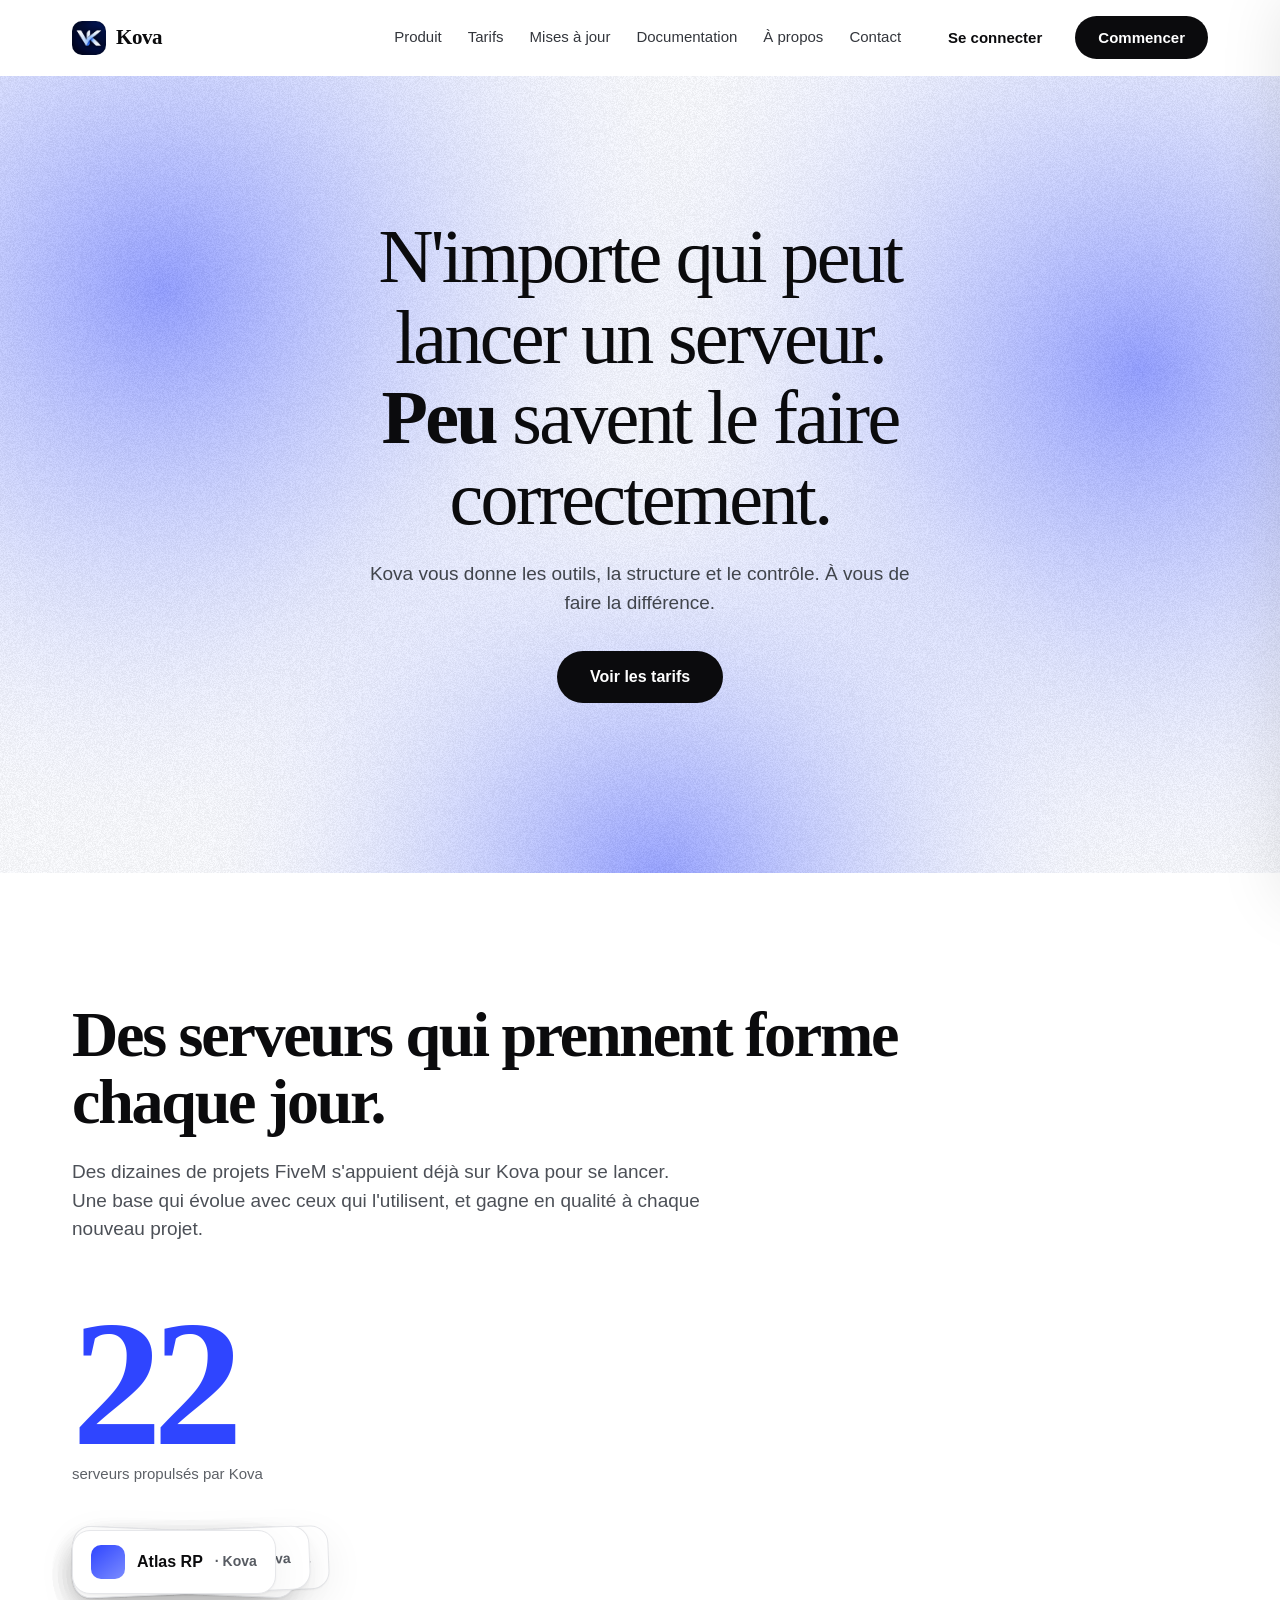
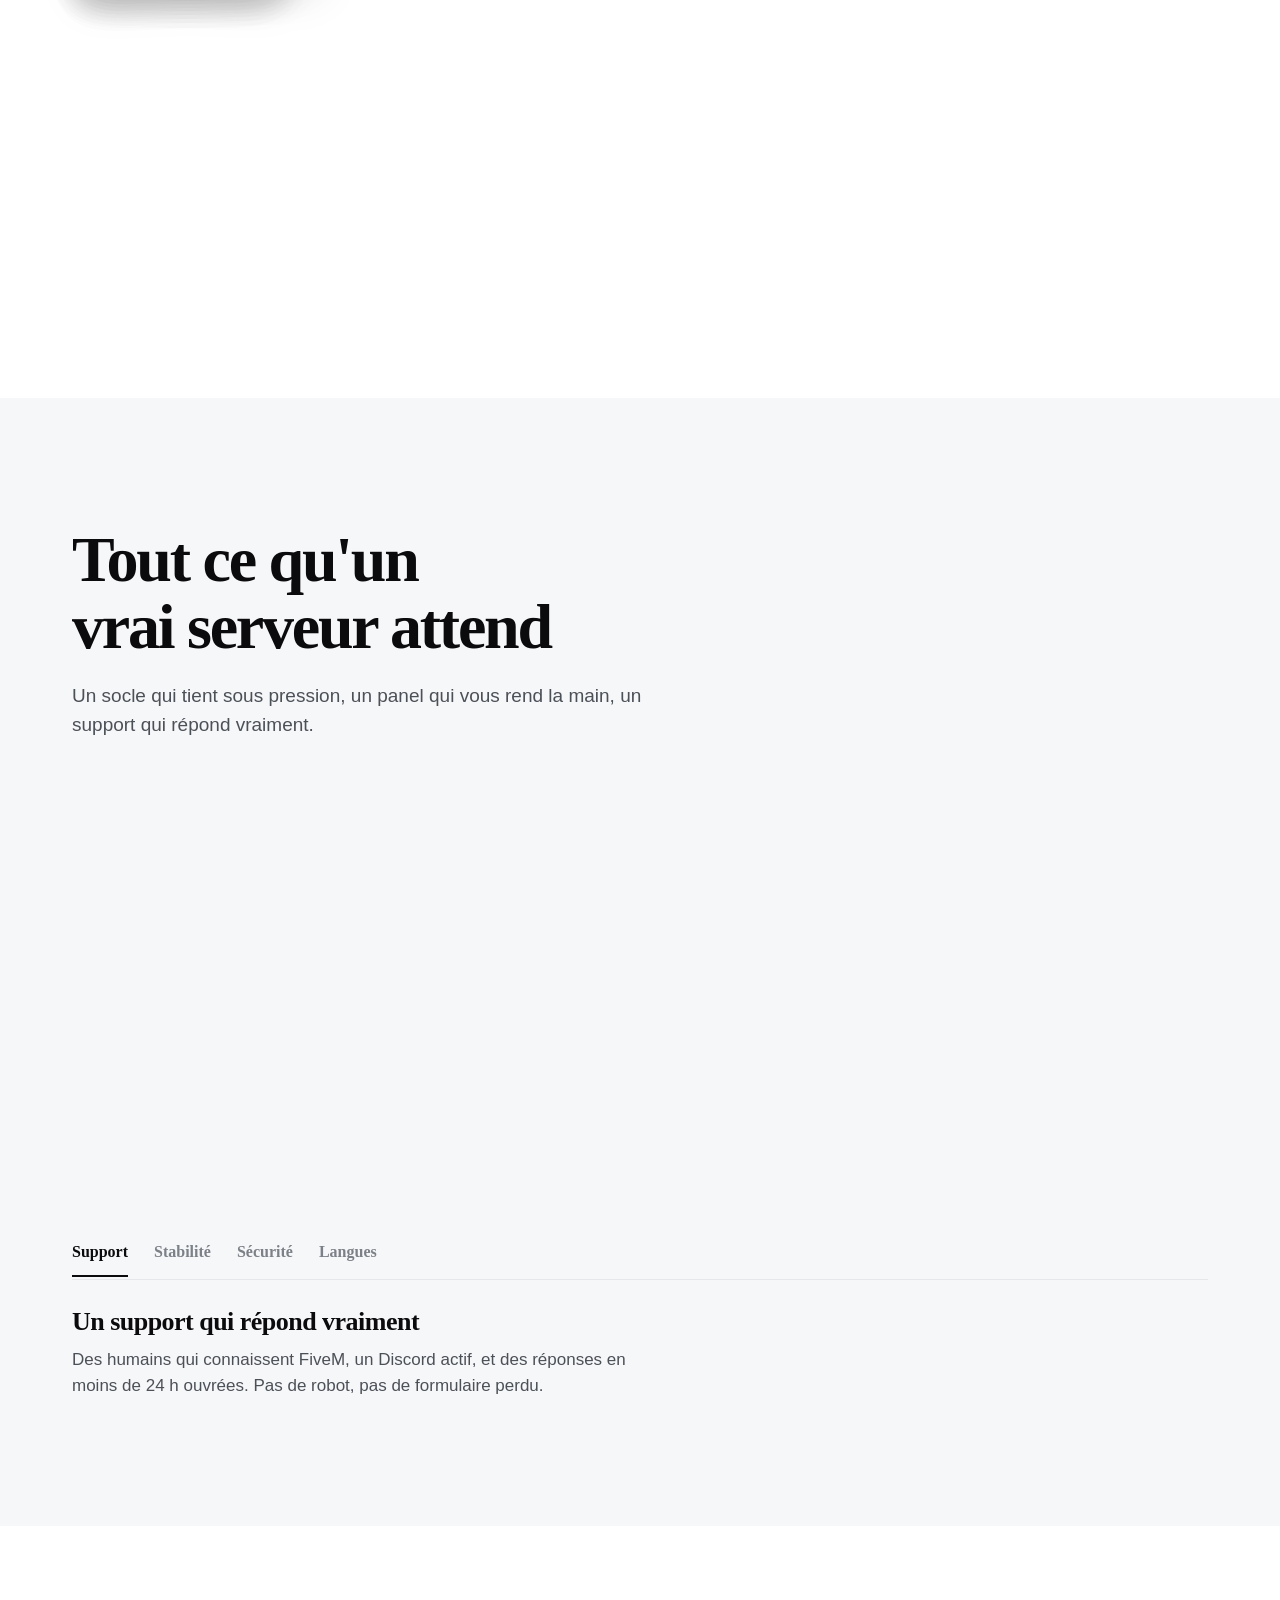
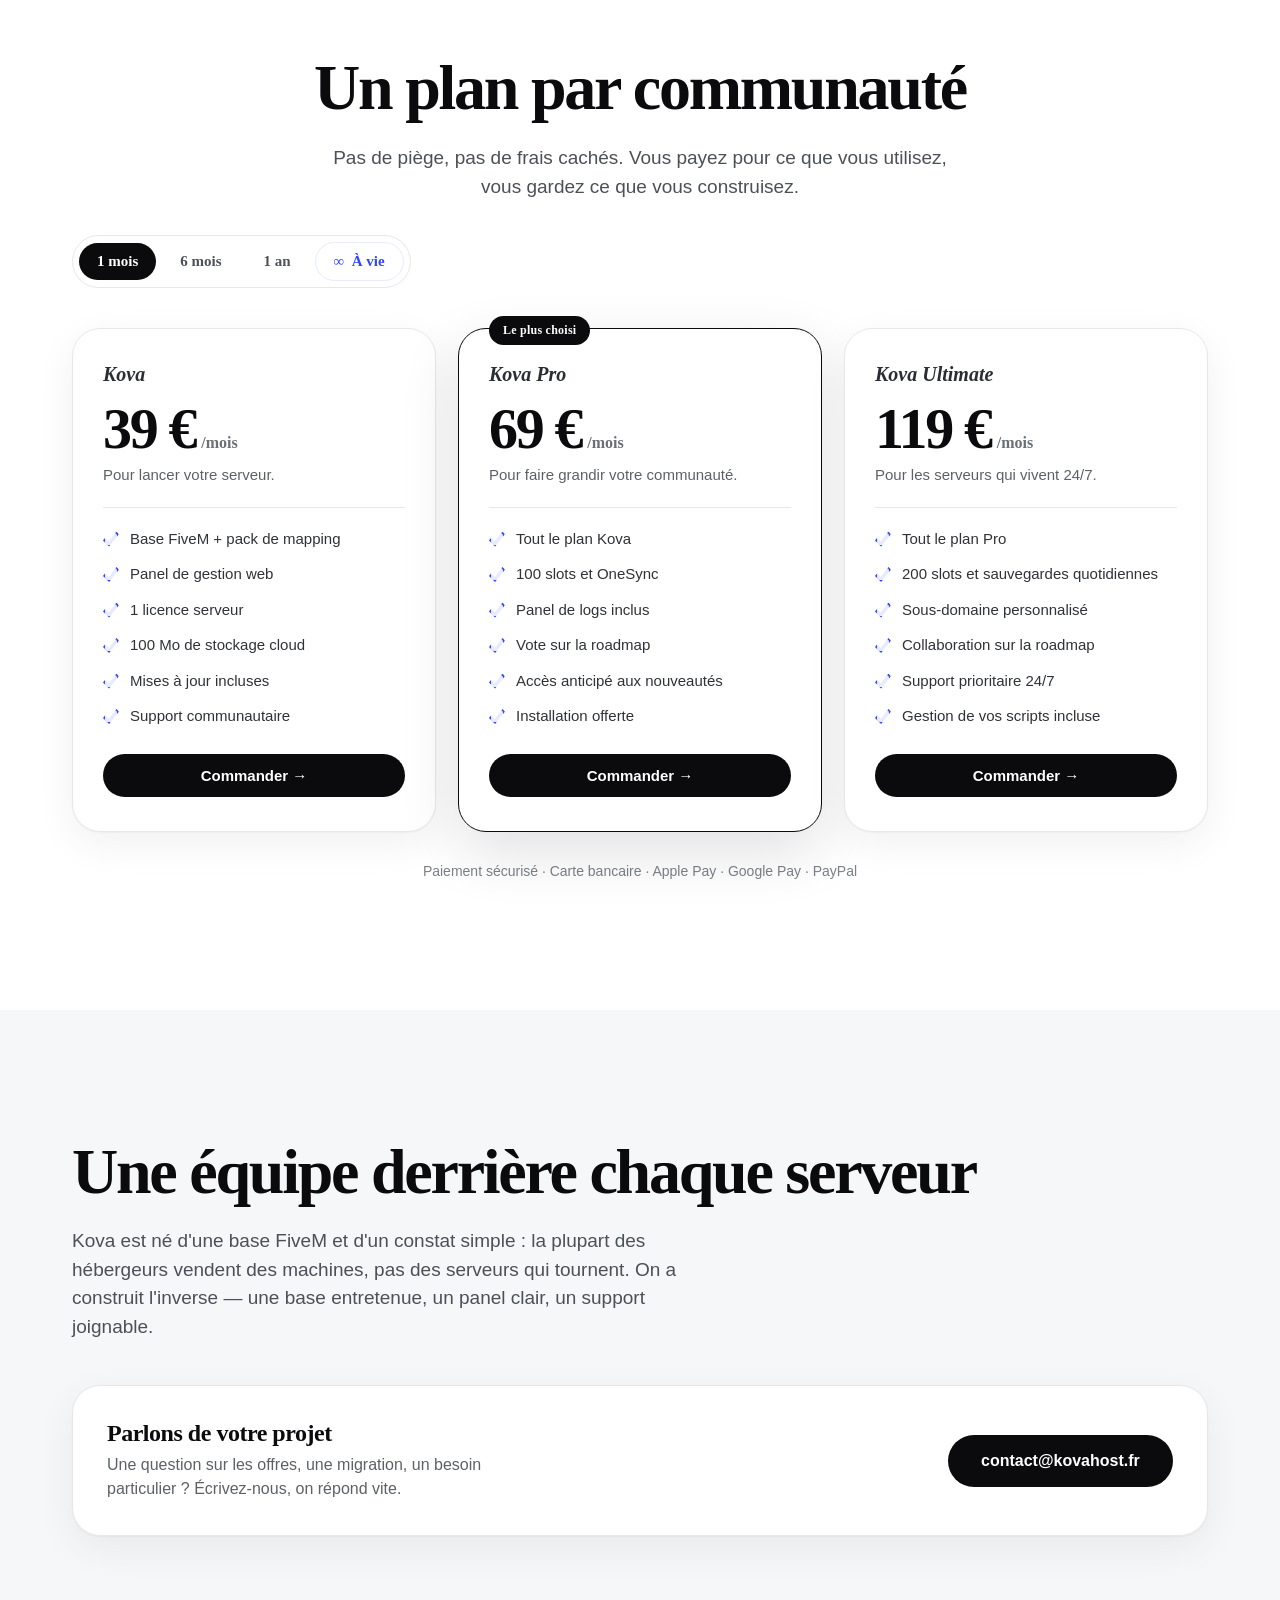
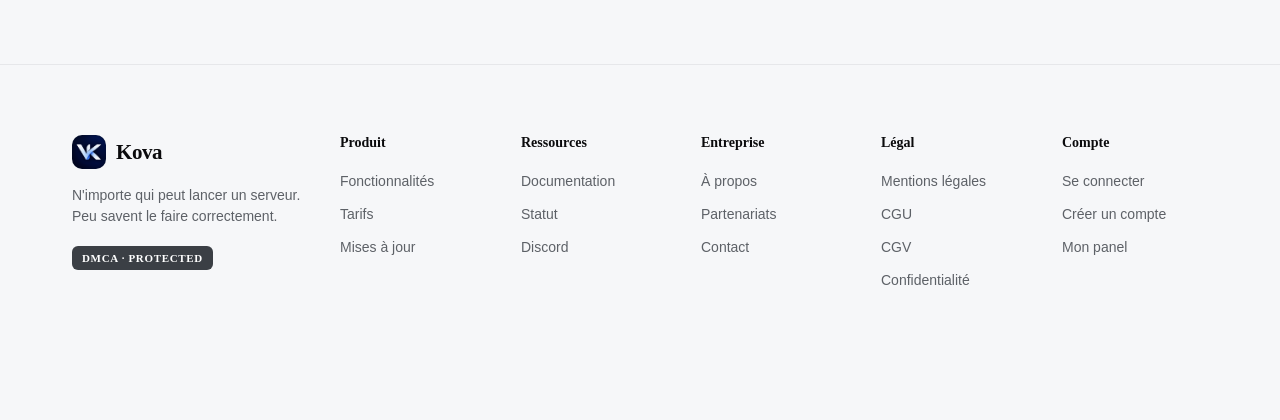
==== commit 39a5b69c: "Refactor font-face declarations in index.html Updated font-face declarations for 'Manrope' in the CS" ====
--- a/index.html
+++ b/index.html
@@ -8,7 +8,7 @@
 <link rel="icon" href="logo.png">
 
 
-<style type="text/css">@font-face {font-family:'Manrope';font-style:normal;font-weight:400;src:url(/cf-fonts/v/manrope/5.2.8/cyrillic-ext/wght/normal.woff2);unicode-range:U+0460-052F,U+1C80-1C8A,U+20B4,U+2DE0-2DFF,U+A640-A69F,U+FE2E-FE2F;font-display:swap;}@font-face {font-family:'Manrope';font-style:normal;font-weight:400;src:url(/cf-fonts/v/manrope/5.2.8/vietnamese/wght/normal.woff2);unicode-range:U+0102-0103,U+0110-0111,U+0128-0129,U+0168-0169,U+01A0-01A1,U+01AF-01B0,U+0300-0301,U+0303-0304,U+0308-0309,U+0323,U+0329,U+1EA0-1EF9,U+20AB;font-display:swap;}@font-face {font-family:'Manrope';font-style:normal;font-weight:400;src:url(/cf-fonts/v/manrope/5.2.8/latin/wght/normal.woff2);unicode-range:U+0000-00FF,U+0131,U+0152-0153,U+02BB-02BC,U+02C6,U+02DA,U+02DC,U+0304,U+0308,U+0329,U+2000-206F,U+20AC,U+2122,U+2191,U+2193,U+2212,U+2215,U+FEFF,U+FFFD;font-display:swap;}@font-face {font-family:'Manrope';font-style:normal;font-weight:400;src:url(/cf-fonts/v/manrope/5.2.8/cyrillic/wght/normal.woff2);unicode-range:U+0301,U+0400-045F,U+0490-0491,U+04B0-04B1,U+2116;font-display:swap;}@font-face {font-family:'Manrope';font-style:normal;font-weight:400;src:url(/cf-fonts/v/manrope/5.2.8/greek/wght/normal.woff2);unicode-range:U+0370-0377,U+037A-037F,U+0384-038A,U+038C,U+038E-03A1,U+03A3-03FF;font-display:swap;}@font-face {font-family:'Manrope';font-style:normal;font-weight:400;src:url(/cf-fonts/v/manrope/5.2.8/latin-ext/wght/normal.woff2);unicode-range:U+0100-02BA,U+02BD-02C5,U+02C7-02CC,U+02CE-02D7,U+02DD-02FF,U+0304,U+0308,U+0329,U+1D00-1DBF,U+1E00-1E9F,U+1EF2-1EFF,U+2020,U+20A0-20AB,U+20AD-20C0,U+2113,U+2C60-2C7F,U+A720-A7FF;font-display:swap;}@font-face {font-family:'Manrope';font-style:normal;font-weight:500;src:url(/cf-fonts/v/manrope/5.2.8/cyrillic-ext/wght/normal.woff2);unicode-range:U+0460-052F,U+1C80-1C8A,U+20B4,U+2DE0-2DFF,U+A640-A69F,U+FE2E-FE2F;font-display:swap;}@font-face {font-family:'Manrope';font-style:normal;font-weight:500;src:url(/cf-fonts/v/manrope/5.2.8/vietnamese/wght/normal.woff2);unicode-range:U+0102-0103,U+0110-0111,U+0128-0129,U+0168-0169,U+01A0-01A1,U+01AF-01B0,U+0300-0301,U+0303-0304,U+0308-0309,U+0323,U+0329,U+1EA0-1EF9,U+20AB;font-display:swap;}@font-face {font-family:'Manrope';font-style:normal;font-weight:500;src:url(/cf-fonts/v/manrope/5.2.8/cyrillic/wght/normal.woff2);unicode-range:U+0301,U+0400-045F,U+0490-0491,U+04B0-04B1,U+2116;font-display:swap;}@font-face {font-family:'Manrope';font-style:normal;font-weight:500;src:url(/cf-fonts/v/manrope/5.2.8/latin/wght/normal.woff2);unicode-range:U+0000-00FF,U+0131,U+0152-0153,U+02BB-02BC,U+02C6,U+02DA,U+02DC,U+0304,U+0308,U+0329,U+2000-206F,U+20AC,U+2122,U+2191,U+2193,U+2212,U+2215,U+FEFF,U+FFFD;font-display:swap;}@font-face {font-family:'Manrope';font-style:normal;font-weight:500;src:url(/cf-fonts/v/manrope/5.2.8/greek/wght/normal.woff2);unicode-range:U+0370-0377,U+037A-037F,U+0384-038A,U+038C,U+038E-03A1,U+03A3-03FF;font-display:swap;}@font-face {font-family:'Manrope';font-style:normal;font-weight:500;src:url(/cf-fonts/v/manrope/5.2.8/latin-ext/wght/normal.woff2);unicode-range:U+0100-02BA,U+02BD-02C5,U+02C7-02CC,U+02CE-02D7,U+02DD-02FF,U+0304,U+0308,U+0329,U+1D00-1DBF,U+1E00-1E9F,U+1EF2-1EFF,U+2020,U+20A0-20AB,U+20AD-20C0,U+2113,U+2C60-2C7F,U+A720-A7FF;font-display:swap;}@font-face {font-family:'Manrope';font-style:normal;font-weight:600;src:url(/cf-fonts/v/manrope/5.2.8/cyrillic-ext/wght/normal.woff2);unicode-range:U+0460-052F,U+1C80-1C8A,U+20B4,U+2DE0-2DFF,U+A640-A69F,U+FE2E-FE2F;font-display:swap;}@font-face {font-family:'Manrope';font-style:normal;font-weight:600;src:url(/cf-fonts/v/manrope/5.2.8/latin-ext/wght/normal.woff2);unicode-range:U+0100-02BA,U+02BD-02C5,U+02C7-02CC,U+02CE-02D7,U+02DD-02FF,U+0304,U+0308,U+0329,U+1D00-1DBF,U+1E00-1E9F,U+1EF2-1EFF,U+2020,U+20A0-20AB,U+20AD-20C0,U+2113,U+2C60-2C7F,U+A720-A7FF;font-display:swap;}@font-face {font-family:'Manrope';font-style:normal;font-weight:600;src:url(/cf-fonts/v/manrope/5.2.8/vietnamese/wght/normal.woff2);unicode-range:U+0102-0103,U+0110-0111,U+0128-0129,U+0168-0169,U+01A0-01A1,U+01AF-01B0,U+0300-0301,U+0303-0304,U+0308-0309,U+0323,U+0329,U+1EA0-1EF9,U+20AB;font-display:swap;}@font-face {font-family:'Manrope';font-style:normal;font-weight:600;src:url(/cf-fonts/v/manrope/5.2.8/cyrillic/wght/normal.woff2);unicode-range:U+0301,U+0400-045F,U+0490-0491,U+04B0-04B1,U+2116;font-display:swap;}@font-face {font-family:'Manrope';font-style:normal;font-weight:600;src:url(/cf-fonts/v/manrope/5.2.8/greek/wght/normal.woff2);unicode-range:U+0370-0377,U+037A-037F,U+0384-038A,U+038C,U+038E-03A1,U+03A3-03FF;font-display:swap;}@font-face {font-family:'Manrope';font-style:normal;font-weight:600;src:url(/cf-fonts/v/manrope/5.2.8/latin/wght/normal.woff2);unicode-range:U+0000-00FF,U+0131,U+0152-0153,U+02BB-02BC,U+02C6,U+02DA,U+02DC,U+0304,U+0308,U+0329,U+2000-206F,U+20AC,U+2122,U+2191,U+2193,U+2212,U+2215,U+FEFF,U+FFFD;font-display:swap;}@font-face {font-family:'Manrope';font-style:normal;font-weight:700;src:url(/cf-fonts/v/manrope/5.2.8/cyrillic/wght/normal.woff2);unicode-range:U+0301,U+0400-045F,U+0490-0491,U+04B0-04B1,U+2116;font-display:swap;}@font-face {font-family:'Manrope';font-style:normal;font-weight:700;src:url(/cf-fonts/v/manrope/5.2.8/cyrillic-ext/wght/normal.woff2);unicode-range:U+0460-052F,U+1C80-1C8A,U+20B4,U+2DE0-2DFF,U+A640-A69F,U+FE2E-FE2F;font-display:swap;}@font-face {font-family:'Manrope';font-style:normal;font-weight:700;src:url(/cf-fonts/v/manrope/5.2.8/greek/wght/normal.woff2);unicode-range:U+0370-0377,U+037A-037F,U+0384-038A,U+038C,U+038E-03A1,U+03A3-03FF;font-display:swap;}@font-face {font-family:'Manrope';font-style:normal;font-weight:700;src:url(/cf-fonts/v/manrope/5.2.8/latin/wght/normal.woff2);unicode-range:U+0000-00FF,U+0131,U+0152-0153,U+02BB-02BC,U+02C6,U+02DA,U+02DC,U+0304,U+0308,U+0329,U+2000-206F,U+20AC,U+2122,U+2191,U+2193,U+2212,U+2215,U+FEFF,U+FFFD;font-display:swap;}@font-face {font-family:'Manrope';font-style:normal;font-weight:700;src:url(/cf-fonts/v/manrope/5.2.8/latin-ext/wght/normal.woff2);unicode-range:U+0100-02BA,U+02BD-02C5,U+02C7-02CC,U+02CE-02D7,U+02DD-02FF,U+0304,U+0308,U+0329,U+1D00-1DBF,U+1E00-1E9F,U+1EF2-1EFF,U+2020,U+20A0-20AB,U+20AD-20C0,U+2113,U+2C60-2C7F,U+A720-A7FF;font-display:swap;}@font-face {font-family:'Manrope';font-style:normal;font-weight:700;src:url(/cf-fonts/v/manrope/5.2.8/vietnamese/wght/normal.woff2);unicode-range:U+0102-0103,U+0110-0111,U+0128-0129,U+0168-0169,U+01A0-01A1,U+01AF-01B0,U+0300-0301,U+0303-0304,U+0308-0309,U+0323,U+0329,U+1EA0-1EF9,U+20AB;font-display:swap;}@font-face {font-family:'Manrope';font-style:normal;font-weight:800;src:url(/cf-fonts/v/manrope/5.2.8/cyrillic/wght/normal.woff2);unicode-range:U+0301,U+0400-045F,U+0490-0491,U+04B0-04B1,U+2116;font-display:swap;}@font-face {font-family:'Manrope';font-style:normal;font-weight:800;src:url(/cf-fonts/v/manrope/5.2.8/cyrillic-ext/wght/normal.woff2);unicode-range:U+0460-052F,U+1C80-1C8A,U+20B4,U+2DE0-2DFF,U+A640-A69F,U+FE2E-FE2F;font-display:swap;}@font-face {font-family:'Manrope';font-style:normal;font-weight:800;src:url(/cf-fonts/v/manrope/5.2.8/latin/wght/normal.woff2);unicode-range:U+0000-00FF,U+0131,U+0152-0153,U+02BB-02BC,U+02C6,U+02DA,U+02DC,U+0304,U+0308,U+0329,U+2000-206F,U+20AC,U+2122,U+2191,U+2193,U+2212,U+2215,U+FEFF,U+FFFD;font-display:swap;}@font-face {font-family:'Manrope';font-style:normal;font-weight:800;src:url(/cf-fonts/v/manrope/5.2.8/vietnamese/wght/normal.woff2);unicode-range:U+0102-0103,U+0110-0111,U+0128-0129,U+0168-0169,U+01A0-01A1,U+01AF-01B0,U+0300-0301,U+0303-0304,U+0308-0309,U+0323,U+0329,U+1EA0-1EF9,U+20AB;font-display:swap;}@font-face {font-family:'Manrope';font-style:normal;font-weight:800;src:url(/cf-fonts/v/manrope/5.2.8/greek/wght/normal.woff2);unicode-range:U+0370-0377,U+037A-037F,U+0384-038A,U+038C,U+038E-03A1,U+03A3-03FF;font-display:swap;}@font-face {font-family:'Manrope';font-style:normal;font-weight:800;src:url(/cf-fonts/v/manrope/5.2.8/latin-ext/wght/normal.woff2);unicode-range:U+0100-02BA,U+02BD-02C5,U+02C7-02CC,U+02CE-02D7,U+02DD-02FF,U+0304,U+0308,U+0329,U+1D00-1DBF,U+1E00-1E9F,U+1EF2-1EFF,U+2020,U+20A0-20AB,U+20AD-20C0,U+2113,U+2C60-2C7F,U+A720-A7FF;font-display:swap;}</style>
+<style type="text/css">@font-face {font-family:'Manrope';font-style:normal;font-weight:400;src:url(/cf-fonts/v/manrope/5.2.8/greek/wght/normal.woff2);unicode-range:U+0370-0377,U+037A-037F,U+0384-038A,U+038C,U+038E-03A1,U+03A3-03FF;font-display:swap;}@font-face {font-family:'Manrope';font-style:normal;font-weight:400;src:url(/cf-fonts/v/manrope/5.2.8/latin/wght/normal.woff2);unicode-range:U+0000-00FF,U+0131,U+0152-0153,U+02BB-02BC,U+02C6,U+02DA,U+02DC,U+0304,U+0308,U+0329,U+2000-206F,U+20AC,U+2122,U+2191,U+2193,U+2212,U+2215,U+FEFF,U+FFFD;font-display:swap;}@font-face {font-family:'Manrope';font-style:normal;font-weight:400;src:url(/cf-fonts/v/manrope/5.2.8/latin-ext/wght/normal.woff2);unicode-range:U+0100-02BA,U+02BD-02C5,U+02C7-02CC,U+02CE-02D7,U+02DD-02FF,U+0304,U+0308,U+0329,U+1D00-1DBF,U+1E00-1E9F,U+1EF2-1EFF,U+2020,U+20A0-20AB,U+20AD-20C0,U+2113,U+2C60-2C7F,U+A720-A7FF;font-display:swap;}@font-face {font-family:'Manrope';font-style:normal;font-weight:400;src:url(/cf-fonts/v/manrope/5.2.8/vietnamese/wght/normal.woff2);unicode-range:U+0102-0103,U+0110-0111,U+0128-0129,U+0168-0169,U+01A0-01A1,U+01AF-01B0,U+0300-0301,U+0303-0304,U+0308-0309,U+0323,U+0329,U+1EA0-1EF9,U+20AB;font-display:swap;}@font-face {font-family:'Manrope';font-style:normal;font-weight:400;src:url(/cf-fonts/v/manrope/5.2.8/cyrillic/wght/normal.woff2);unicode-range:U+0301,U+0400-045F,U+0490-0491,U+04B0-04B1,U+2116;font-display:swap;}@font-face {font-family:'Manrope';font-style:normal;font-weight:400;src:url(/cf-fonts/v/manrope/5.2.8/cyrillic-ext/wght/normal.woff2);unicode-range:U+0460-052F,U+1C80-1C8A,U+20B4,U+2DE0-2DFF,U+A640-A69F,U+FE2E-FE2F;font-display:swap;}@font-face {font-family:'Manrope';font-style:normal;font-weight:500;src:url(/cf-fonts/v/manrope/5.2.8/latin/wght/normal.woff2);unicode-range:U+0000-00FF,U+0131,U+0152-0153,U+02BB-02BC,U+02C6,U+02DA,U+02DC,U+0304,U+0308,U+0329,U+2000-206F,U+20AC,U+2122,U+2191,U+2193,U+2212,U+2215,U+FEFF,U+FFFD;font-display:swap;}@font-face {font-family:'Manrope';font-style:normal;font-weight:500;src:url(/cf-fonts/v/manrope/5.2.8/greek/wght/normal.woff2);unicode-range:U+0370-0377,U+037A-037F,U+0384-038A,U+038C,U+038E-03A1,U+03A3-03FF;font-display:swap;}@font-face {font-family:'Manrope';font-style:normal;font-weight:500;src:url(/cf-fonts/v/manrope/5.2.8/latin-ext/wght/normal.woff2);unicode-range:U+0100-02BA,U+02BD-02C5,U+02C7-02CC,U+02CE-02D7,U+02DD-02FF,U+0304,U+0308,U+0329,U+1D00-1DBF,U+1E00-1E9F,U+1EF2-1EFF,U+2020,U+20A0-20AB,U+20AD-20C0,U+2113,U+2C60-2C7F,U+A720-A7FF;font-display:swap;}@font-face {font-family:'Manrope';font-style:normal;font-weight:500;src:url(/cf-fonts/v/manrope/5.2.8/vietnamese/wght/normal.woff2);unicode-range:U+0102-0103,U+0110-0111,U+0128-0129,U+0168-0169,U+01A0-01A1,U+01AF-01B0,U+0300-0301,U+0303-0304,U+0308-0309,U+0323,U+0329,U+1EA0-1EF9,U+20AB;font-display:swap;}@font-face {font-family:'Manrope';font-style:normal;font-weight:500;src:url(/cf-fonts/v/manrope/5.2.8/cyrillic/wght/normal.woff2);unicode-range:U+0301,U+0400-045F,U+0490-0491,U+04B0-04B1,U+2116;font-display:swap;}@font-face {font-family:'Manrope';font-style:normal;font-weight:500;src:url(/cf-fonts/v/manrope/5.2.8/cyrillic-ext/wght/normal.woff2);unicode-range:U+0460-052F,U+1C80-1C8A,U+20B4,U+2DE0-2DFF,U+A640-A69F,U+FE2E-FE2F;font-display:swap;}@font-face {font-family:'Manrope';font-style:normal;font-weight:600;src:url(/cf-fonts/v/manrope/5.2.8/latin-ext/wght/normal.woff2);unicode-range:U+0100-02BA,U+02BD-02C5,U+02C7-02CC,U+02CE-02D7,U+02DD-02FF,U+0304,U+0308,U+0329,U+1D00-1DBF,U+1E00-1E9F,U+1EF2-1EFF,U+2020,U+20A0-20AB,U+20AD-20C0,U+2113,U+2C60-2C7F,U+A720-A7FF;font-display:swap;}@font-face {font-family:'Manrope';font-style:normal;font-weight:600;src:url(/cf-fonts/v/manrope/5.2.8/greek/wght/normal.woff2);unicode-range:U+0370-0377,U+037A-037F,U+0384-038A,U+038C,U+038E-03A1,U+03A3-03FF;font-display:swap;}@font-face {font-family:'Manrope';font-style:normal;font-weight:600;src:url(/cf-fonts/v/manrope/5.2.8/cyrillic/wght/normal.woff2);unicode-range:U+0301,U+0400-045F,U+0490-0491,U+04B0-04B1,U+2116;font-display:swap;}@font-face {font-family:'Manrope';font-style:normal;font-weight:600;src:url(/cf-fonts/v/manrope/5.2.8/cyrillic-ext/wght/normal.woff2);unicode-range:U+0460-052F,U+1C80-1C8A,U+20B4,U+2DE0-2DFF,U+A640-A69F,U+FE2E-FE2F;font-display:swap;}@font-face {font-family:'Manrope';font-style:normal;font-weight:600;src:url(/cf-fonts/v/manrope/5.2.8/latin/wght/normal.woff2);unicode-range:U+0000-00FF,U+0131,U+0152-0153,U+02BB-02BC,U+02C6,U+02DA,U+02DC,U+0304,U+0308,U+0329,U+2000-206F,U+20AC,U+2122,U+2191,U+2193,U+2212,U+2215,U+FEFF,U+FFFD;font-display:swap;}@font-face {font-family:'Manrope';font-style:normal;font-weight:600;src:url(/cf-fonts/v/manrope/5.2.8/vietnamese/wght/normal.woff2);unicode-range:U+0102-0103,U+0110-0111,U+0128-0129,U+0168-0169,U+01A0-01A1,U+01AF-01B0,U+0300-0301,U+0303-0304,U+0308-0309,U+0323,U+0329,U+1EA0-1EF9,U+20AB;font-display:swap;}@font-face {font-family:'Manrope';font-style:normal;font-weight:700;src:url(/cf-fonts/v/manrope/5.2.8/greek/wght/normal.woff2);unicode-range:U+0370-0377,U+037A-037F,U+0384-038A,U+038C,U+038E-03A1,U+03A3-03FF;font-display:swap;}@font-face {font-family:'Manrope';font-style:normal;font-weight:700;src:url(/cf-fonts/v/manrope/5.2.8/latin-ext/wght/normal.woff2);unicode-range:U+0100-02BA,U+02BD-02C5,U+02C7-02CC,U+02CE-02D7,U+02DD-02FF,U+0304,U+0308,U+0329,U+1D00-1DBF,U+1E00-1E9F,U+1EF2-1EFF,U+2020,U+20A0-20AB,U+20AD-20C0,U+2113,U+2C60-2C7F,U+A720-A7FF;font-display:swap;}@font-face {font-family:'Manrope';font-style:normal;font-weight:700;src:url(/cf-fonts/v/manrope/5.2.8/vietnamese/wght/normal.woff2);unicode-range:U+0102-0103,U+0110-0111,U+0128-0129,U+0168-0169,U+01A0-01A1,U+01AF-01B0,U+0300-0301,U+0303-0304,U+0308-0309,U+0323,U+0329,U+1EA0-1EF9,U+20AB;font-display:swap;}@font-face {font-family:'Manrope';font-style:normal;font-weight:700;src:url(/cf-fonts/v/manrope/5.2.8/cyrillic-ext/wght/normal.woff2);unicode-range:U+0460-052F,U+1C80-1C8A,U+20B4,U+2DE0-2DFF,U+A640-A69F,U+FE2E-FE2F;font-display:swap;}@font-face {font-family:'Manrope';font-style:normal;font-weight:700;src:url(/cf-fonts/v/manrope/5.2.8/latin/wght/normal.woff2);unicode-range:U+0000-00FF,U+0131,U+0152-0153,U+02BB-02BC,U+02C6,U+02DA,U+02DC,U+0304,U+0308,U+0329,U+2000-206F,U+20AC,U+2122,U+2191,U+2193,U+2212,U+2215,U+FEFF,U+FFFD;font-display:swap;}@font-face {font-family:'Manrope';font-style:normal;font-weight:700;src:url(/cf-fonts/v/manrope/5.2.8/cyrillic/wght/normal.woff2);unicode-range:U+0301,U+0400-045F,U+0490-0491,U+04B0-04B1,U+2116;font-display:swap;}@font-face {font-family:'Manrope';font-style:normal;font-weight:800;src:url(/cf-fonts/v/manrope/5.2.8/cyrillic/wght/normal.woff2);unicode-range:U+0301,U+0400-045F,U+0490-0491,U+04B0-04B1,U+2116;font-display:swap;}@font-face {font-family:'Manrope';font-style:normal;font-weight:800;src:url(/cf-fonts/v/manrope/5.2.8/latin-ext/wght/normal.woff2);unicode-range:U+0100-02BA,U+02BD-02C5,U+02C7-02CC,U+02CE-02D7,U+02DD-02FF,U+0304,U+0308,U+0329,U+1D00-1DBF,U+1E00-1E9F,U+1EF2-1EFF,U+2020,U+20A0-20AB,U+20AD-20C0,U+2113,U+2C60-2C7F,U+A720-A7FF;font-display:swap;}@font-face {font-family:'Manrope';font-style:normal;font-weight:800;src:url(/cf-fonts/v/manrope/5.2.8/greek/wght/normal.woff2);unicode-range:U+0370-0377,U+037A-037F,U+0384-038A,U+038C,U+038E-03A1,U+03A3-03FF;font-display:swap;}@font-face {font-family:'Manrope';font-style:normal;font-weight:800;src:url(/cf-fonts/v/manrope/5.2.8/latin/wght/normal.woff2);unicode-range:U+0000-00FF,U+0131,U+0152-0153,U+02BB-02BC,U+02C6,U+02DA,U+02DC,U+0304,U+0308,U+0329,U+2000-206F,U+20AC,U+2122,U+2191,U+2193,U+2212,U+2215,U+FEFF,U+FFFD;font-display:swap;}@font-face {font-family:'Manrope';font-style:normal;font-weight:800;src:url(/cf-fonts/v/manrope/5.2.8/cyrillic-ext/wght/normal.woff2);unicode-range:U+0460-052F,U+1C80-1C8A,U+20B4,U+2DE0-2DFF,U+A640-A69F,U+FE2E-FE2F;font-display:swap;}@font-face {font-family:'Manrope';font-style:normal;font-weight:800;src:url(/cf-fonts/v/manrope/5.2.8/vietnamese/wght/normal.woff2);unicode-range:U+0102-0103,U+0110-0111,U+0128-0129,U+0168-0169,U+01A0-01A1,U+01AF-01B0,U+0300-0301,U+0303-0304,U+0308-0309,U+0323,U+0329,U+1EA0-1EF9,U+20AB;font-display:swap;}</style>
 <link rel="stylesheet" href="style.css">
 <link rel="stylesheet" href="anim.css">
 <link rel="stylesheet" href="splash.css">
--- a/anim.css
+++ b/anim.css
@@ -0,0 +1,44 @@
+/* =========================================================
+   Kova — animations au défilement
+   Fichier indépendant : ne touche à aucun autre style du site.
+   Pour tout désactiver : supprimez le lien vers ce fichier
+   dans index.html. Le site redevient exactement comme avant.
+   ========================================================= */
+
+/* État de départ : l'élément est décalé vers le bas et invisible.
+   Rien ne s'applique tant que le script n'a pas ajouté la classe .anim-ready
+   sur <html> — donc si le JS ne charge pas, le site reste normal. */
+html.anim-ready .rv{
+  opacity:0;
+  transform:translate3d(0,26px,0);
+  transition:opacity .7s cubic-bezier(.22,.61,.36,1),
+             transform .7s cubic-bezier(.22,.61,.36,1);
+  will-change:opacity,transform;
+}
+
+/* Quand l'élément entre à l'écran, le script ajoute .rv-in */
+html.anim-ready .rv.rv-in{
+  opacity:1;
+  transform:translate3d(0,0,0);
+}
+
+/* Décalage en cascade pour les groupes (cartes d'offres, etc.) */
+html.anim-ready .rv-d1{transition-delay:.09s}
+html.anim-ready .rv-d2{transition-delay:.18s}
+html.anim-ready .rv-d3{transition-delay:.27s}
+
+/* Léger effet de parallaxe sur la bannière de l'accueil */
+html.anim-ready .hero .pixwrap{
+  transition:transform .1s linear;
+}
+
+/* Respect du réglage système « Réduire les animations » :
+   tout s'affiche immédiatement, sans mouvement. */
+@media (prefers-reduced-motion:reduce){
+  html.anim-ready .rv,
+  html.anim-ready .rv.rv-in{
+    opacity:1 !important;
+    transform:none !important;
+    transition:none !important;
+  }
+}
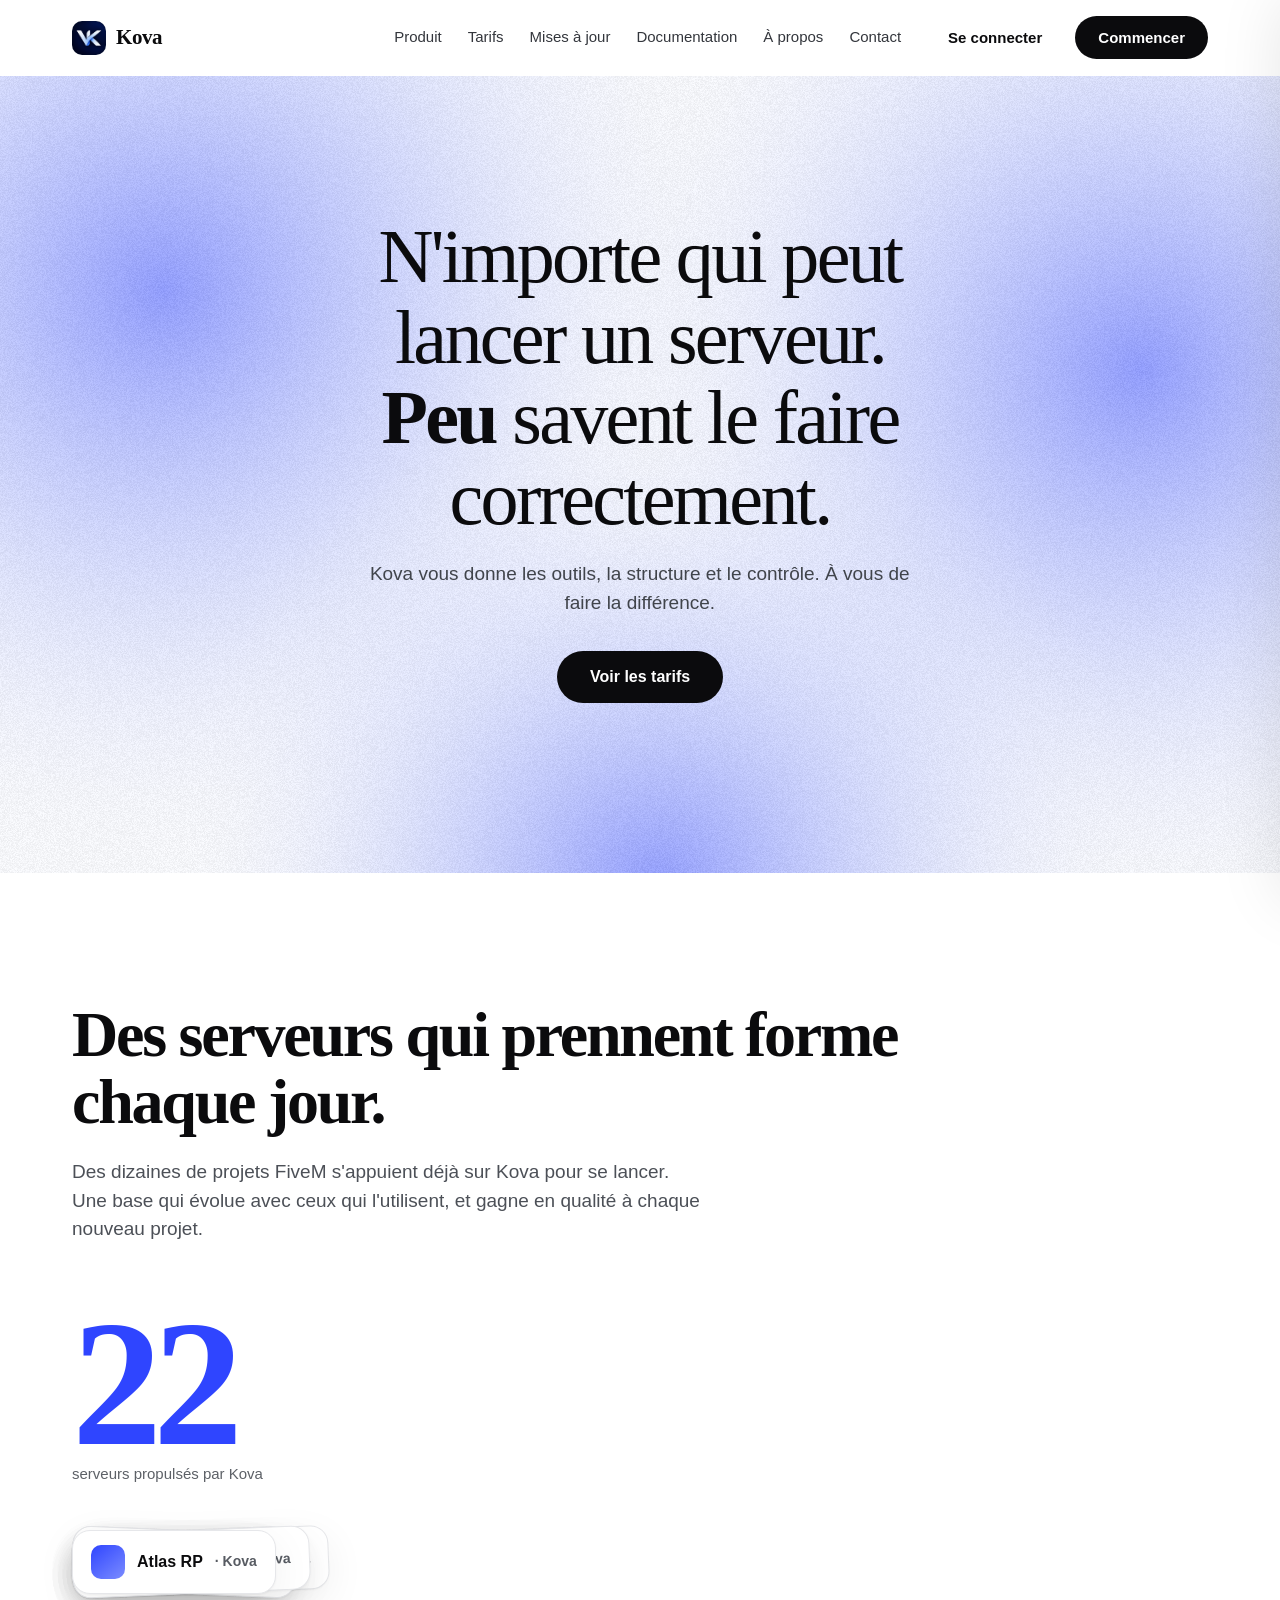
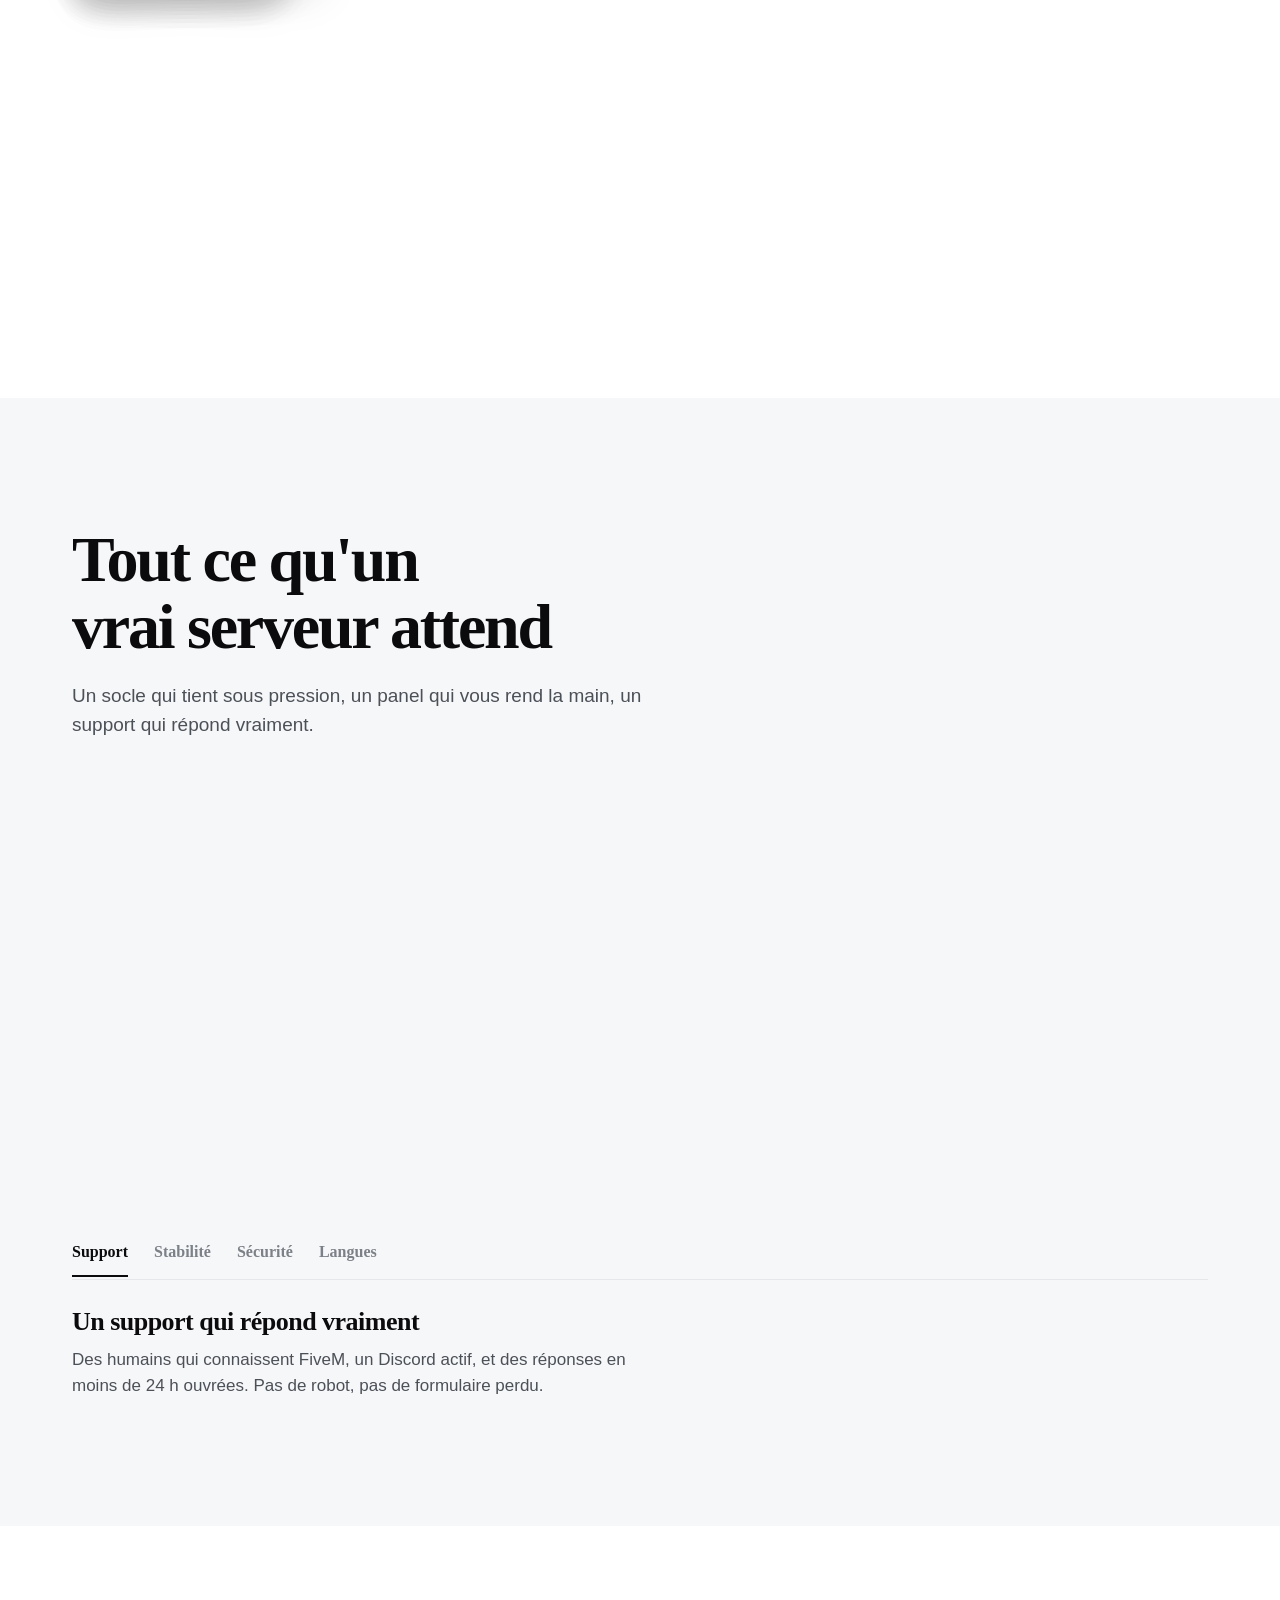
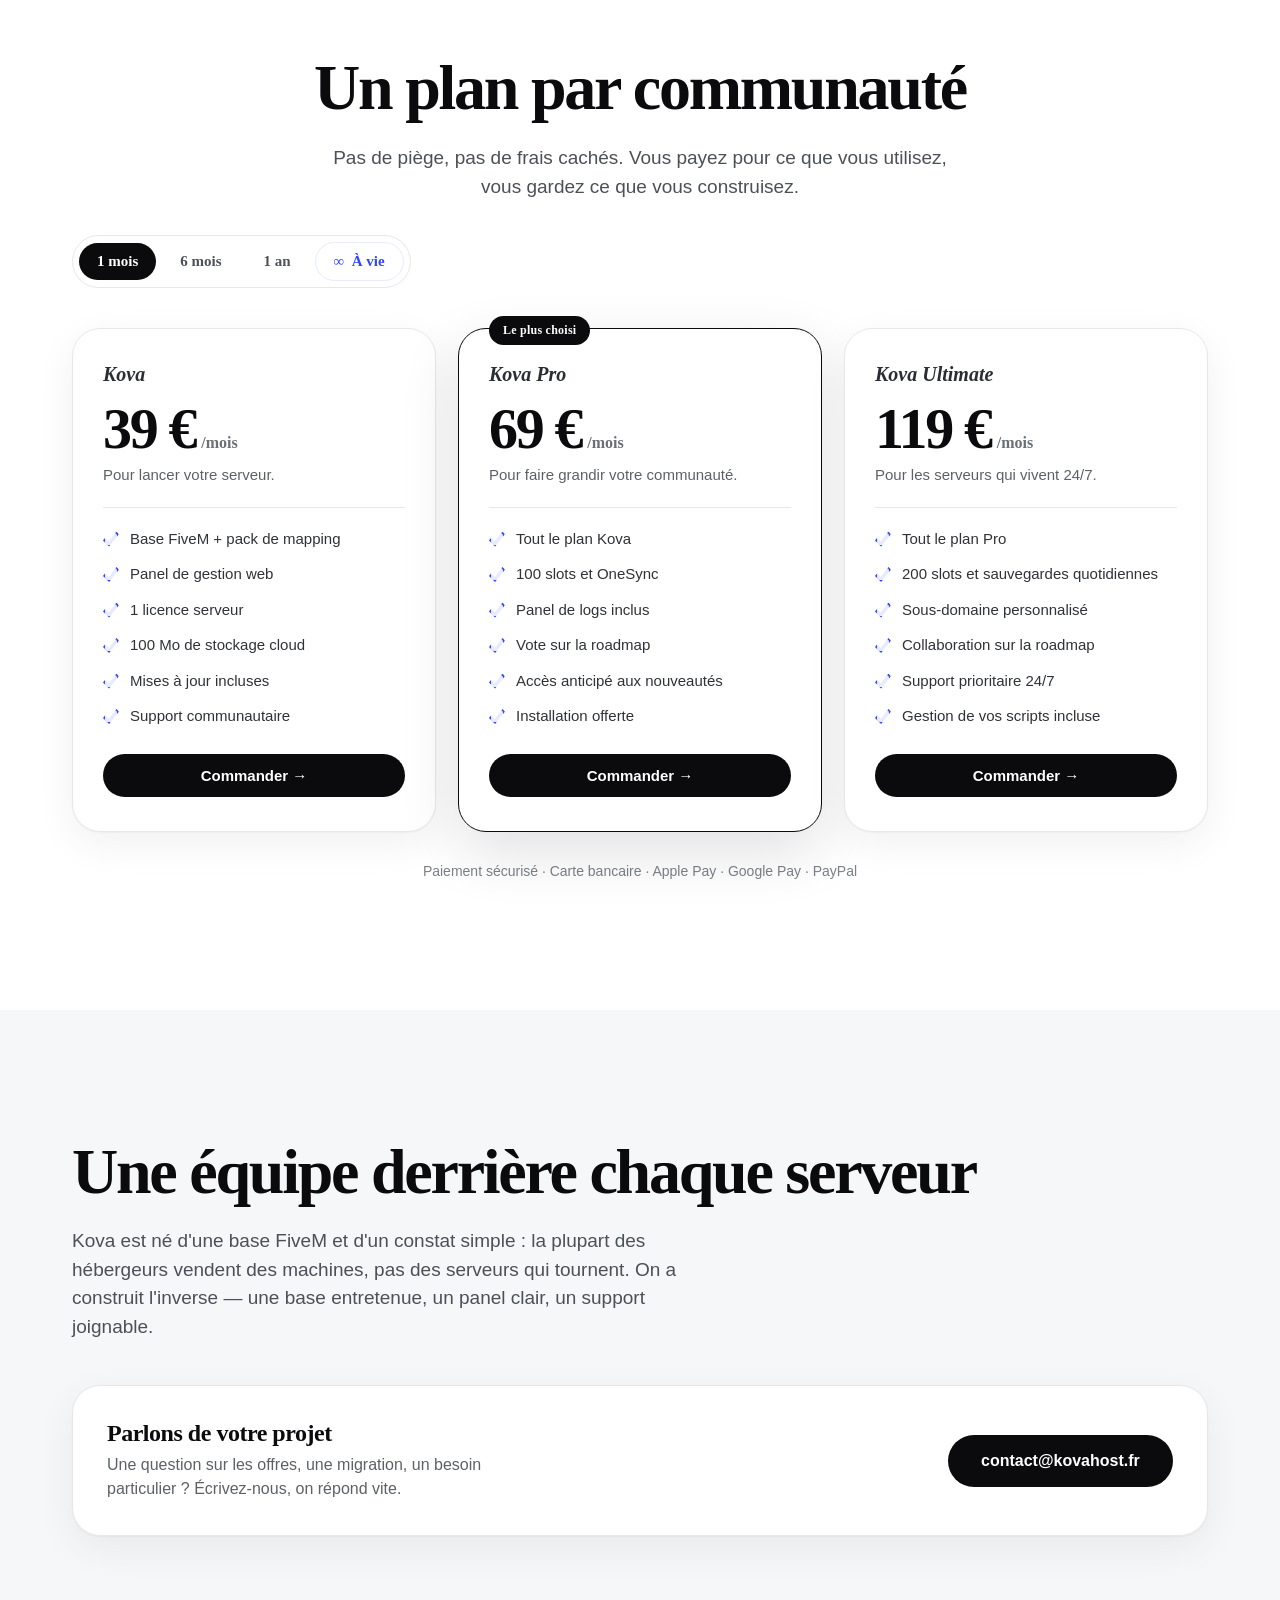
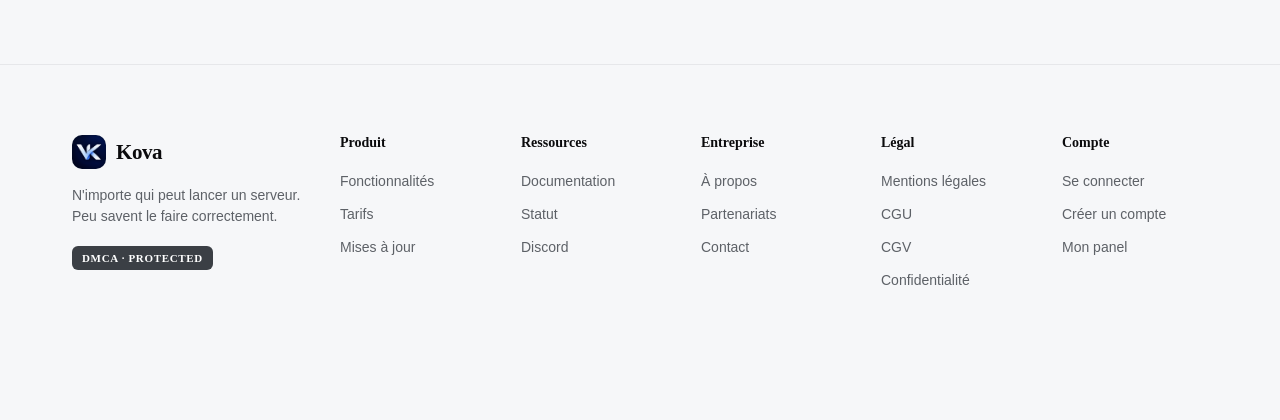
==== commit eac78135: "Add files via upload" ====
--- a/index.html
+++ b/index.html
@@ -8,9 +8,55 @@
 <link rel="icon" href="logo.png">
 
 
-<style type="text/css">@font-face {font-family:'Manrope';font-style:normal;font-weight:400;src:url(/cf-fonts/v/manrope/5.2.8/greek/wght/normal.woff2);unicode-range:U+0370-0377,U+037A-037F,U+0384-038A,U+038C,U+038E-03A1,U+03A3-03FF;font-display:swap;}@font-face {font-family:'Manrope';font-style:normal;font-weight:400;src:url(/cf-fonts/v/manrope/5.2.8/latin/wght/normal.woff2);unicode-range:U+0000-00FF,U+0131,U+0152-0153,U+02BB-02BC,U+02C6,U+02DA,U+02DC,U+0304,U+0308,U+0329,U+2000-206F,U+20AC,U+2122,U+2191,U+2193,U+2212,U+2215,U+FEFF,U+FFFD;font-display:swap;}@font-face {font-family:'Manrope';font-style:normal;font-weight:400;src:url(/cf-fonts/v/manrope/5.2.8/latin-ext/wght/normal.woff2);unicode-range:U+0100-02BA,U+02BD-02C5,U+02C7-02CC,U+02CE-02D7,U+02DD-02FF,U+0304,U+0308,U+0329,U+1D00-1DBF,U+1E00-1E9F,U+1EF2-1EFF,U+2020,U+20A0-20AB,U+20AD-20C0,U+2113,U+2C60-2C7F,U+A720-A7FF;font-display:swap;}@font-face {font-family:'Manrope';font-style:normal;font-weight:400;src:url(/cf-fonts/v/manrope/5.2.8/vietnamese/wght/normal.woff2);unicode-range:U+0102-0103,U+0110-0111,U+0128-0129,U+0168-0169,U+01A0-01A1,U+01AF-01B0,U+0300-0301,U+0303-0304,U+0308-0309,U+0323,U+0329,U+1EA0-1EF9,U+20AB;font-display:swap;}@font-face {font-family:'Manrope';font-style:normal;font-weight:400;src:url(/cf-fonts/v/manrope/5.2.8/cyrillic/wght/normal.woff2);unicode-range:U+0301,U+0400-045F,U+0490-0491,U+04B0-04B1,U+2116;font-display:swap;}@font-face {font-family:'Manrope';font-style:normal;font-weight:400;src:url(/cf-fonts/v/manrope/5.2.8/cyrillic-ext/wght/normal.woff2);unicode-range:U+0460-052F,U+1C80-1C8A,U+20B4,U+2DE0-2DFF,U+A640-A69F,U+FE2E-FE2F;font-display:swap;}@font-face {font-family:'Manrope';font-style:normal;font-weight:500;src:url(/cf-fonts/v/manrope/5.2.8/latin/wght/normal.woff2);unicode-range:U+0000-00FF,U+0131,U+0152-0153,U+02BB-02BC,U+02C6,U+02DA,U+02DC,U+0304,U+0308,U+0329,U+2000-206F,U+20AC,U+2122,U+2191,U+2193,U+2212,U+2215,U+FEFF,U+FFFD;font-display:swap;}@font-face {font-family:'Manrope';font-style:normal;font-weight:500;src:url(/cf-fonts/v/manrope/5.2.8/greek/wght/normal.woff2);unicode-range:U+0370-0377,U+037A-037F,U+0384-038A,U+038C,U+038E-03A1,U+03A3-03FF;font-display:swap;}@font-face {font-family:'Manrope';font-style:normal;font-weight:500;src:url(/cf-fonts/v/manrope/5.2.8/latin-ext/wght/normal.woff2);unicode-range:U+0100-02BA,U+02BD-02C5,U+02C7-02CC,U+02CE-02D7,U+02DD-02FF,U+0304,U+0308,U+0329,U+1D00-1DBF,U+1E00-1E9F,U+1EF2-1EFF,U+2020,U+20A0-20AB,U+20AD-20C0,U+2113,U+2C60-2C7F,U+A720-A7FF;font-display:swap;}@font-face {font-family:'Manrope';font-style:normal;font-weight:500;src:url(/cf-fonts/v/manrope/5.2.8/vietnamese/wght/normal.woff2);unicode-range:U+0102-0103,U+0110-0111,U+0128-0129,U+0168-0169,U+01A0-01A1,U+01AF-01B0,U+0300-0301,U+0303-0304,U+0308-0309,U+0323,U+0329,U+1EA0-1EF9,U+20AB;font-display:swap;}@font-face {font-family:'Manrope';font-style:normal;font-weight:500;src:url(/cf-fonts/v/manrope/5.2.8/cyrillic/wght/normal.woff2);unicode-range:U+0301,U+0400-045F,U+0490-0491,U+04B0-04B1,U+2116;font-display:swap;}@font-face {font-family:'Manrope';font-style:normal;font-weight:500;src:url(/cf-fonts/v/manrope/5.2.8/cyrillic-ext/wght/normal.woff2);unicode-range:U+0460-052F,U+1C80-1C8A,U+20B4,U+2DE0-2DFF,U+A640-A69F,U+FE2E-FE2F;font-display:swap;}@font-face {font-family:'Manrope';font-style:normal;font-weight:600;src:url(/cf-fonts/v/manrope/5.2.8/latin-ext/wght/normal.woff2);unicode-range:U+0100-02BA,U+02BD-02C5,U+02C7-02CC,U+02CE-02D7,U+02DD-02FF,U+0304,U+0308,U+0329,U+1D00-1DBF,U+1E00-1E9F,U+1EF2-1EFF,U+2020,U+20A0-20AB,U+20AD-20C0,U+2113,U+2C60-2C7F,U+A720-A7FF;font-display:swap;}@font-face {font-family:'Manrope';font-style:normal;font-weight:600;src:url(/cf-fonts/v/manrope/5.2.8/greek/wght/normal.woff2);unicode-range:U+0370-0377,U+037A-037F,U+0384-038A,U+038C,U+038E-03A1,U+03A3-03FF;font-display:swap;}@font-face {font-family:'Manrope';font-style:normal;font-weight:600;src:url(/cf-fonts/v/manrope/5.2.8/cyrillic/wght/normal.woff2);unicode-range:U+0301,U+0400-045F,U+0490-0491,U+04B0-04B1,U+2116;font-display:swap;}@font-face {font-family:'Manrope';font-style:normal;font-weight:600;src:url(/cf-fonts/v/manrope/5.2.8/cyrillic-ext/wght/normal.woff2);unicode-range:U+0460-052F,U+1C80-1C8A,U+20B4,U+2DE0-2DFF,U+A640-A69F,U+FE2E-FE2F;font-display:swap;}@font-face {font-family:'Manrope';font-style:normal;font-weight:600;src:url(/cf-fonts/v/manrope/5.2.8/latin/wght/normal.woff2);unicode-range:U+0000-00FF,U+0131,U+0152-0153,U+02BB-02BC,U+02C6,U+02DA,U+02DC,U+0304,U+0308,U+0329,U+2000-206F,U+20AC,U+2122,U+2191,U+2193,U+2212,U+2215,U+FEFF,U+FFFD;font-display:swap;}@font-face {font-family:'Manrope';font-style:normal;font-weight:600;src:url(/cf-fonts/v/manrope/5.2.8/vietnamese/wght/normal.woff2);unicode-range:U+0102-0103,U+0110-0111,U+0128-0129,U+0168-0169,U+01A0-01A1,U+01AF-01B0,U+0300-0301,U+0303-0304,U+0308-0309,U+0323,U+0329,U+1EA0-1EF9,U+20AB;font-display:swap;}@font-face {font-family:'Manrope';font-style:normal;font-weight:700;src:url(/cf-fonts/v/manrope/5.2.8/greek/wght/normal.woff2);unicode-range:U+0370-0377,U+037A-037F,U+0384-038A,U+038C,U+038E-03A1,U+03A3-03FF;font-display:swap;}@font-face {font-family:'Manrope';font-style:normal;font-weight:700;src:url(/cf-fonts/v/manrope/5.2.8/latin-ext/wght/normal.woff2);unicode-range:U+0100-02BA,U+02BD-02C5,U+02C7-02CC,U+02CE-02D7,U+02DD-02FF,U+0304,U+0308,U+0329,U+1D00-1DBF,U+1E00-1E9F,U+1EF2-1EFF,U+2020,U+20A0-20AB,U+20AD-20C0,U+2113,U+2C60-2C7F,U+A720-A7FF;font-display:swap;}@font-face {font-family:'Manrope';font-style:normal;font-weight:700;src:url(/cf-fonts/v/manrope/5.2.8/vietnamese/wght/normal.woff2);unicode-range:U+0102-0103,U+0110-0111,U+0128-0129,U+0168-0169,U+01A0-01A1,U+01AF-01B0,U+0300-0301,U+0303-0304,U+0308-0309,U+0323,U+0329,U+1EA0-1EF9,U+20AB;font-display:swap;}@font-face {font-family:'Manrope';font-style:normal;font-weight:700;src:url(/cf-fonts/v/manrope/5.2.8/cyrillic-ext/wght/normal.woff2);unicode-range:U+0460-052F,U+1C80-1C8A,U+20B4,U+2DE0-2DFF,U+A640-A69F,U+FE2E-FE2F;font-display:swap;}@font-face {font-family:'Manrope';font-style:normal;font-weight:700;src:url(/cf-fonts/v/manrope/5.2.8/latin/wght/normal.woff2);unicode-range:U+0000-00FF,U+0131,U+0152-0153,U+02BB-02BC,U+02C6,U+02DA,U+02DC,U+0304,U+0308,U+0329,U+2000-206F,U+20AC,U+2122,U+2191,U+2193,U+2212,U+2215,U+FEFF,U+FFFD;font-display:swap;}@font-face {font-family:'Manrope';font-style:normal;font-weight:700;src:url(/cf-fonts/v/manrope/5.2.8/cyrillic/wght/normal.woff2);unicode-range:U+0301,U+0400-045F,U+0490-0491,U+04B0-04B1,U+2116;font-display:swap;}@font-face {font-family:'Manrope';font-style:normal;font-weight:800;src:url(/cf-fonts/v/manrope/5.2.8/cyrillic/wght/normal.woff2);unicode-range:U+0301,U+0400-045F,U+0490-0491,U+04B0-04B1,U+2116;font-display:swap;}@font-face {font-family:'Manrope';font-style:normal;font-weight:800;src:url(/cf-fonts/v/manrope/5.2.8/latin-ext/wght/normal.woff2);unicode-range:U+0100-02BA,U+02BD-02C5,U+02C7-02CC,U+02CE-02D7,U+02DD-02FF,U+0304,U+0308,U+0329,U+1D00-1DBF,U+1E00-1E9F,U+1EF2-1EFF,U+2020,U+20A0-20AB,U+20AD-20C0,U+2113,U+2C60-2C7F,U+A720-A7FF;font-display:swap;}@font-face {font-family:'Manrope';font-style:normal;font-weight:800;src:url(/cf-fonts/v/manrope/5.2.8/greek/wght/normal.woff2);unicode-range:U+0370-0377,U+037A-037F,U+0384-038A,U+038C,U+038E-03A1,U+03A3-03FF;font-display:swap;}@font-face {font-family:'Manrope';font-style:normal;font-weight:800;src:url(/cf-fonts/v/manrope/5.2.8/latin/wght/normal.woff2);unicode-range:U+0000-00FF,U+0131,U+0152-0153,U+02BB-02BC,U+02C6,U+02DA,U+02DC,U+0304,U+0308,U+0329,U+2000-206F,U+20AC,U+2122,U+2191,U+2193,U+2212,U+2215,U+FEFF,U+FFFD;font-display:swap;}@font-face {font-family:'Manrope';font-style:normal;font-weight:800;src:url(/cf-fonts/v/manrope/5.2.8/cyrillic-ext/wght/normal.woff2);unicode-range:U+0460-052F,U+1C80-1C8A,U+20B4,U+2DE0-2DFF,U+A640-A69F,U+FE2E-FE2F;font-display:swap;}@font-face {font-family:'Manrope';font-style:normal;font-weight:800;src:url(/cf-fonts/v/manrope/5.2.8/vietnamese/wght/normal.woff2);unicode-range:U+0102-0103,U+0110-0111,U+0128-0129,U+0168-0169,U+01A0-01A1,U+01AF-01B0,U+0300-0301,U+0303-0304,U+0308-0309,U+0323,U+0329,U+1EA0-1EF9,U+20AB;font-display:swap;}</style>
+<style type="text/css">@font-face {font-family:'Manrope';font-style:normal;font-weight:400;src:url(/cf-fonts/v/manrope/5.2.8/vietnamese/wght/normal.woff2);unicode-range:U+0102-0103,U+0110-0111,U+0128-0129,U+0168-0169,U+01A0-01A1,U+01AF-01B0,U+0300-0301,U+0303-0304,U+0308-0309,U+0323,U+0329,U+1EA0-1EF9,U+20AB;font-display:swap;}@font-face {font-family:'Manrope';font-style:normal;font-weight:400;src:url(/cf-fonts/v/manrope/5.2.8/latin-ext/wght/normal.woff2);unicode-range:U+0100-02BA,U+02BD-02C5,U+02C7-02CC,U+02CE-02D7,U+02DD-02FF,U+0304,U+0308,U+0329,U+1D00-1DBF,U+1E00-1E9F,U+1EF2-1EFF,U+2020,U+20A0-20AB,U+20AD-20C0,U+2113,U+2C60-2C7F,U+A720-A7FF;font-display:swap;}@font-face {font-family:'Manrope';font-style:normal;font-weight:400;src:url(/cf-fonts/v/manrope/5.2.8/greek/wght/normal.woff2);unicode-range:U+0370-0377,U+037A-037F,U+0384-038A,U+038C,U+038E-03A1,U+03A3-03FF;font-display:swap;}@font-face {font-family:'Manrope';font-style:normal;font-weight:400;src:url(/cf-fonts/v/manrope/5.2.8/cyrillic/wght/normal.woff2);unicode-range:U+0301,U+0400-045F,U+0490-0491,U+04B0-04B1,U+2116;font-display:swap;}@font-face {font-family:'Manrope';font-style:normal;font-weight:400;src:url(/cf-fonts/v/manrope/5.2.8/latin/wght/normal.woff2);unicode-range:U+0000-00FF,U+0131,U+0152-0153,U+02BB-02BC,U+02C6,U+02DA,U+02DC,U+0304,U+0308,U+0329,U+2000-206F,U+20AC,U+2122,U+2191,U+2193,U+2212,U+2215,U+FEFF,U+FFFD;font-display:swap;}@font-face {font-family:'Manrope';font-style:normal;font-weight:400;src:url(/cf-fonts/v/manrope/5.2.8/cyrillic-ext/wght/normal.woff2);unicode-range:U+0460-052F,U+1C80-1C8A,U+20B4,U+2DE0-2DFF,U+A640-A69F,U+FE2E-FE2F;font-display:swap;}@font-face {font-family:'Manrope';font-style:normal;font-weight:500;src:url(/cf-fonts/v/manrope/5.2.8/vietnamese/wght/normal.woff2);unicode-range:U+0102-0103,U+0110-0111,U+0128-0129,U+0168-0169,U+01A0-01A1,U+01AF-01B0,U+0300-0301,U+0303-0304,U+0308-0309,U+0323,U+0329,U+1EA0-1EF9,U+20AB;font-display:swap;}@font-face {font-family:'Manrope';font-style:normal;font-weight:500;src:url(/cf-fonts/v/manrope/5.2.8/latin/wght/normal.woff2);unicode-range:U+0000-00FF,U+0131,U+0152-0153,U+02BB-02BC,U+02C6,U+02DA,U+02DC,U+0304,U+0308,U+0329,U+2000-206F,U+20AC,U+2122,U+2191,U+2193,U+2212,U+2215,U+FEFF,U+FFFD;font-display:swap;}@font-face {font-family:'Manrope';font-style:normal;font-weight:500;src:url(/cf-fonts/v/manrope/5.2.8/cyrillic/wght/normal.woff2);unicode-range:U+0301,U+0400-045F,U+0490-0491,U+04B0-04B1,U+2116;font-display:swap;}@font-face {font-family:'Manrope';font-style:normal;font-weight:500;src:url(/cf-fonts/v/manrope/5.2.8/greek/wght/normal.woff2);unicode-range:U+0370-0377,U+037A-037F,U+0384-038A,U+038C,U+038E-03A1,U+03A3-03FF;font-display:swap;}@font-face {font-family:'Manrope';font-style:normal;font-weight:500;src:url(/cf-fonts/v/manrope/5.2.8/cyrillic-ext/wght/normal.woff2);unicode-range:U+0460-052F,U+1C80-1C8A,U+20B4,U+2DE0-2DFF,U+A640-A69F,U+FE2E-FE2F;font-display:swap;}@font-face {font-family:'Manrope';font-style:normal;font-weight:500;src:url(/cf-fonts/v/manrope/5.2.8/latin-ext/wght/normal.woff2);unicode-range:U+0100-02BA,U+02BD-02C5,U+02C7-02CC,U+02CE-02D7,U+02DD-02FF,U+0304,U+0308,U+0329,U+1D00-1DBF,U+1E00-1E9F,U+1EF2-1EFF,U+2020,U+20A0-20AB,U+20AD-20C0,U+2113,U+2C60-2C7F,U+A720-A7FF;font-display:swap;}@font-face {font-family:'Manrope';font-style:normal;font-weight:600;src:url(/cf-fonts/v/manrope/5.2.8/greek/wght/normal.woff2);unicode-range:U+0370-0377,U+037A-037F,U+0384-038A,U+038C,U+038E-03A1,U+03A3-03FF;font-display:swap;}@font-face {font-family:'Manrope';font-style:normal;font-weight:600;src:url(/cf-fonts/v/manrope/5.2.8/latin/wght/normal.woff2);unicode-range:U+0000-00FF,U+0131,U+0152-0153,U+02BB-02BC,U+02C6,U+02DA,U+02DC,U+0304,U+0308,U+0329,U+2000-206F,U+20AC,U+2122,U+2191,U+2193,U+2212,U+2215,U+FEFF,U+FFFD;font-display:swap;}@font-face {font-family:'Manrope';font-style:normal;font-weight:600;src:url(/cf-fonts/v/manrope/5.2.8/cyrillic-ext/wght/normal.woff2);unicode-range:U+0460-052F,U+1C80-1C8A,U+20B4,U+2DE0-2DFF,U+A640-A69F,U+FE2E-FE2F;font-display:swap;}@font-face {font-family:'Manrope';font-style:normal;font-weight:600;src:url(/cf-fonts/v/manrope/5.2.8/cyrillic/wght/normal.woff2);unicode-range:U+0301,U+0400-045F,U+0490-0491,U+04B0-04B1,U+2116;font-display:swap;}@font-face {font-family:'Manrope';font-style:normal;font-weight:600;src:url(/cf-fonts/v/manrope/5.2.8/vietnamese/wght/normal.woff2);unicode-range:U+0102-0103,U+0110-0111,U+0128-0129,U+0168-0169,U+01A0-01A1,U+01AF-01B0,U+0300-0301,U+0303-0304,U+0308-0309,U+0323,U+0329,U+1EA0-1EF9,U+20AB;font-display:swap;}@font-face {font-family:'Manrope';font-style:normal;font-weight:600;src:url(/cf-fonts/v/manrope/5.2.8/latin-ext/wght/normal.woff2);unicode-range:U+0100-02BA,U+02BD-02C5,U+02C7-02CC,U+02CE-02D7,U+02DD-02FF,U+0304,U+0308,U+0329,U+1D00-1DBF,U+1E00-1E9F,U+1EF2-1EFF,U+2020,U+20A0-20AB,U+20AD-20C0,U+2113,U+2C60-2C7F,U+A720-A7FF;font-display:swap;}@font-face {font-family:'Manrope';font-style:normal;font-weight:700;src:url(/cf-fonts/v/manrope/5.2.8/greek/wght/normal.woff2);unicode-range:U+0370-0377,U+037A-037F,U+0384-038A,U+038C,U+038E-03A1,U+03A3-03FF;font-display:swap;}@font-face {font-family:'Manrope';font-style:normal;font-weight:700;src:url(/cf-fonts/v/manrope/5.2.8/latin/wght/normal.woff2);unicode-range:U+0000-00FF,U+0131,U+0152-0153,U+02BB-02BC,U+02C6,U+02DA,U+02DC,U+0304,U+0308,U+0329,U+2000-206F,U+20AC,U+2122,U+2191,U+2193,U+2212,U+2215,U+FEFF,U+FFFD;font-display:swap;}@font-face {font-family:'Manrope';font-style:normal;font-weight:700;src:url(/cf-fonts/v/manrope/5.2.8/cyrillic/wght/normal.woff2);unicode-range:U+0301,U+0400-045F,U+0490-0491,U+04B0-04B1,U+2116;font-display:swap;}@font-face {font-family:'Manrope';font-style:normal;font-weight:700;src:url(/cf-fonts/v/manrope/5.2.8/cyrillic-ext/wght/normal.woff2);unicode-range:U+0460-052F,U+1C80-1C8A,U+20B4,U+2DE0-2DFF,U+A640-A69F,U+FE2E-FE2F;font-display:swap;}@font-face {font-family:'Manrope';font-style:normal;font-weight:700;src:url(/cf-fonts/v/manrope/5.2.8/latin-ext/wght/normal.woff2);unicode-range:U+0100-02BA,U+02BD-02C5,U+02C7-02CC,U+02CE-02D7,U+02DD-02FF,U+0304,U+0308,U+0329,U+1D00-1DBF,U+1E00-1E9F,U+1EF2-1EFF,U+2020,U+20A0-20AB,U+20AD-20C0,U+2113,U+2C60-2C7F,U+A720-A7FF;font-display:swap;}@font-face {font-family:'Manrope';font-style:normal;font-weight:700;src:url(/cf-fonts/v/manrope/5.2.8/vietnamese/wght/normal.woff2);unicode-range:U+0102-0103,U+0110-0111,U+0128-0129,U+0168-0169,U+01A0-01A1,U+01AF-01B0,U+0300-0301,U+0303-0304,U+0308-0309,U+0323,U+0329,U+1EA0-1EF9,U+20AB;font-display:swap;}@font-face {font-family:'Manrope';font-style:normal;font-weight:800;src:url(/cf-fonts/v/manrope/5.2.8/latin/wght/normal.woff2);unicode-range:U+0000-00FF,U+0131,U+0152-0153,U+02BB-02BC,U+02C6,U+02DA,U+02DC,U+0304,U+0308,U+0329,U+2000-206F,U+20AC,U+2122,U+2191,U+2193,U+2212,U+2215,U+FEFF,U+FFFD;font-display:swap;}@font-face {font-family:'Manrope';font-style:normal;font-weight:800;src:url(/cf-fonts/v/manrope/5.2.8/greek/wght/normal.woff2);unicode-range:U+0370-0377,U+037A-037F,U+0384-038A,U+038C,U+038E-03A1,U+03A3-03FF;font-display:swap;}@font-face {font-family:'Manrope';font-style:normal;font-weight:800;src:url(/cf-fonts/v/manrope/5.2.8/cyrillic/wght/normal.woff2);unicode-range:U+0301,U+0400-045F,U+0490-0491,U+04B0-04B1,U+2116;font-display:swap;}@font-face {font-family:'Manrope';font-style:normal;font-weight:800;src:url(/cf-fonts/v/manrope/5.2.8/latin-ext/wght/normal.woff2);unicode-range:U+0100-02BA,U+02BD-02C5,U+02C7-02CC,U+02CE-02D7,U+02DD-02FF,U+0304,U+0308,U+0329,U+1D00-1DBF,U+1E00-1E9F,U+1EF2-1EFF,U+2020,U+20A0-20AB,U+20AD-20C0,U+2113,U+2C60-2C7F,U+A720-A7FF;font-display:swap;}@font-face {font-family:'Manrope';font-style:normal;font-weight:800;src:url(/cf-fonts/v/manrope/5.2.8/cyrillic-ext/wght/normal.woff2);unicode-range:U+0460-052F,U+1C80-1C8A,U+20B4,U+2DE0-2DFF,U+A640-A69F,U+FE2E-FE2F;font-display:swap;}@font-face {font-family:'Manrope';font-style:normal;font-weight:800;src:url(/cf-fonts/v/manrope/5.2.8/vietnamese/wght/normal.woff2);unicode-range:U+0102-0103,U+0110-0111,U+0128-0129,U+0168-0169,U+01A0-01A1,U+01AF-01B0,U+0300-0301,U+0303-0304,U+0308-0309,U+0323,U+0329,U+1EA0-1EF9,U+20AB;font-display:swap;}</style>
 <link rel="stylesheet" href="style.css">
-<link rel="stylesheet" href="anim.css">
+<style>
+/* =========================================================
+   Kova — animations au défilement
+   Fichier indépendant : ne touche à aucun autre style du site.
+   Pour tout désactiver : supprimez le lien vers ce fichier
+   dans index.html. Le site redevient exactement comme avant.
+   ========================================================= */
+
+/* État de départ : l'élément est décalé vers le bas et invisible.
+   Rien ne s'applique tant que le script n'a pas ajouté la classe .anim-ready
+   sur <html> — donc si le JS ne charge pas, le site reste normal. */
+html.anim-ready .rv{
+  opacity:0;
+  transform:translate3d(0,26px,0);
+  transition:opacity .7s cubic-bezier(.22,.61,.36,1),
+             transform .7s cubic-bezier(.22,.61,.36,1);
+  will-change:opacity,transform;
+}
+
+/* Quand l'élément entre à l'écran, le script ajoute .rv-in */
+html.anim-ready .rv.rv-in{
+  opacity:1;
+  transform:translate3d(0,0,0);
+}
+
+/* Décalage en cascade pour les groupes (cartes d'offres, etc.) */
+html.anim-ready .rv-d1{transition-delay:.09s}
+html.anim-ready .rv-d2{transition-delay:.18s}
+html.anim-ready .rv-d3{transition-delay:.27s}
+
+/* Léger effet de parallaxe sur la bannière de l'accueil */
+html.anim-ready .hero .pixwrap{
+  transition:transform .1s linear;
+}
+
+/* Respect du réglage système « Réduire les animations » :
+   tout s'affiche immédiatement, sans mouvement. */
+@media (prefers-reduced-motion:reduce){
+  html.anim-ready .rv,
+  html.anim-ready .rv.rv-in{
+    opacity:1 !important;
+    transform:none !important;
+    transition:none !important;
+  }
+}
+
+</style>
 <link rel="stylesheet" href="splash.css">
 </head>
 <body>
@@ -215,7 +261,89 @@
 </footer>
 
 <script src="site.js"></script>
-<script src="anim.js"></script>
+<script>
+/* =========================================================
+   Kova — déclenchement des animations au défilement
+   Fichier indépendant : ne modifie aucun autre script du site.
+   Pour tout désactiver : supprimez la ligne <script src="anim.js">
+   dans index.html. Le site redevient exactement comme avant.
+   ========================================================= */
+(function () {
+  'use strict';
+
+  var racine = document.documentElement;
+
+  /* Si le navigateur ne sait pas observer le défilement, on ne fait RIEN :
+     le site s'affiche normalement, sans animation. Aucun risque. */
+  if (!('IntersectionObserver' in window)) return;
+
+  /* Si la personne a demandé moins d'animations dans son système,
+     on ne fait rien non plus. */
+  var reduit = window.matchMedia && window.matchMedia('(prefers-reduced-motion: reduce)').matches;
+  if (reduit) return;
+
+  /* Les éléments à animer, dans l'ordre où ils apparaissent.
+     Les sélecteurs visent les blocs existants du site : aucun HTML à modifier. */
+  var CIBLES = [
+    '.hero h1', '.hero p', '.hero .btn',
+    '.sec .h2-xl', '.sec .lead', '.stat',
+    '.tabs',
+    '.plans .plan',
+    '.contact h3', '.contact p', '.contact .btn',
+    '.ft-brand', '.ft-col', '.ft-bot'
+  ];
+
+  function preparer() {
+    /* On active les styles d'animation seulement maintenant : si ce script
+       ne s'exécute pas, la classe n'est jamais posée et rien n'est masqué. */
+    racine.classList.add('anim-ready');
+
+    var elements = [];
+    CIBLES.forEach(function (sel) {
+      document.querySelectorAll(sel).forEach(function (el) {
+        if (elements.indexOf(el) === -1) elements.push(el);
+      });
+    });
+
+    /* Les trois cartes d'offres apparaissent en cascade */
+    document.querySelectorAll('.plans .plan').forEach(function (el, i) {
+      el.classList.add('rv-d' + Math.min(i + 1, 3));
+    });
+
+    elements.forEach(function (el) { el.classList.add('rv'); });
+
+    var observateur = new IntersectionObserver(function (entrees) {
+      entrees.forEach(function (e) {
+        if (e.isIntersecting) {
+          e.target.classList.add('rv-in');
+          observateur.unobserve(e.target); /* on ne rejoue pas : pas de clignotement */
+        }
+      });
+    }, { threshold: 0.12, rootMargin: '0px 0px -8% 0px' });
+
+    elements.forEach(function (el) { observateur.observe(el); });
+
+    /* Filet de sécurité : si un élément n'a jamais été détecté
+       (mise en page particulière), on l'affiche au bout de 3 secondes. */
+    setTimeout(function () {
+      elements.forEach(function (el) {
+        if (!el.classList.contains('rv-in')) {
+          var r = el.getBoundingClientRect();
+          if (r.top < window.innerHeight) el.classList.add('rv-in');
+        }
+      });
+    }, 3000);
+  }
+
+  /* On attend que la page soit construite avant de chercher les éléments. */
+  if (document.readyState === 'loading') {
+    document.addEventListener('DOMContentLoaded', preparer);
+  } else {
+    preparer();
+  }
+})();
+
+</script>
 <script src="splash.js"></script>
 </body>
 </html>
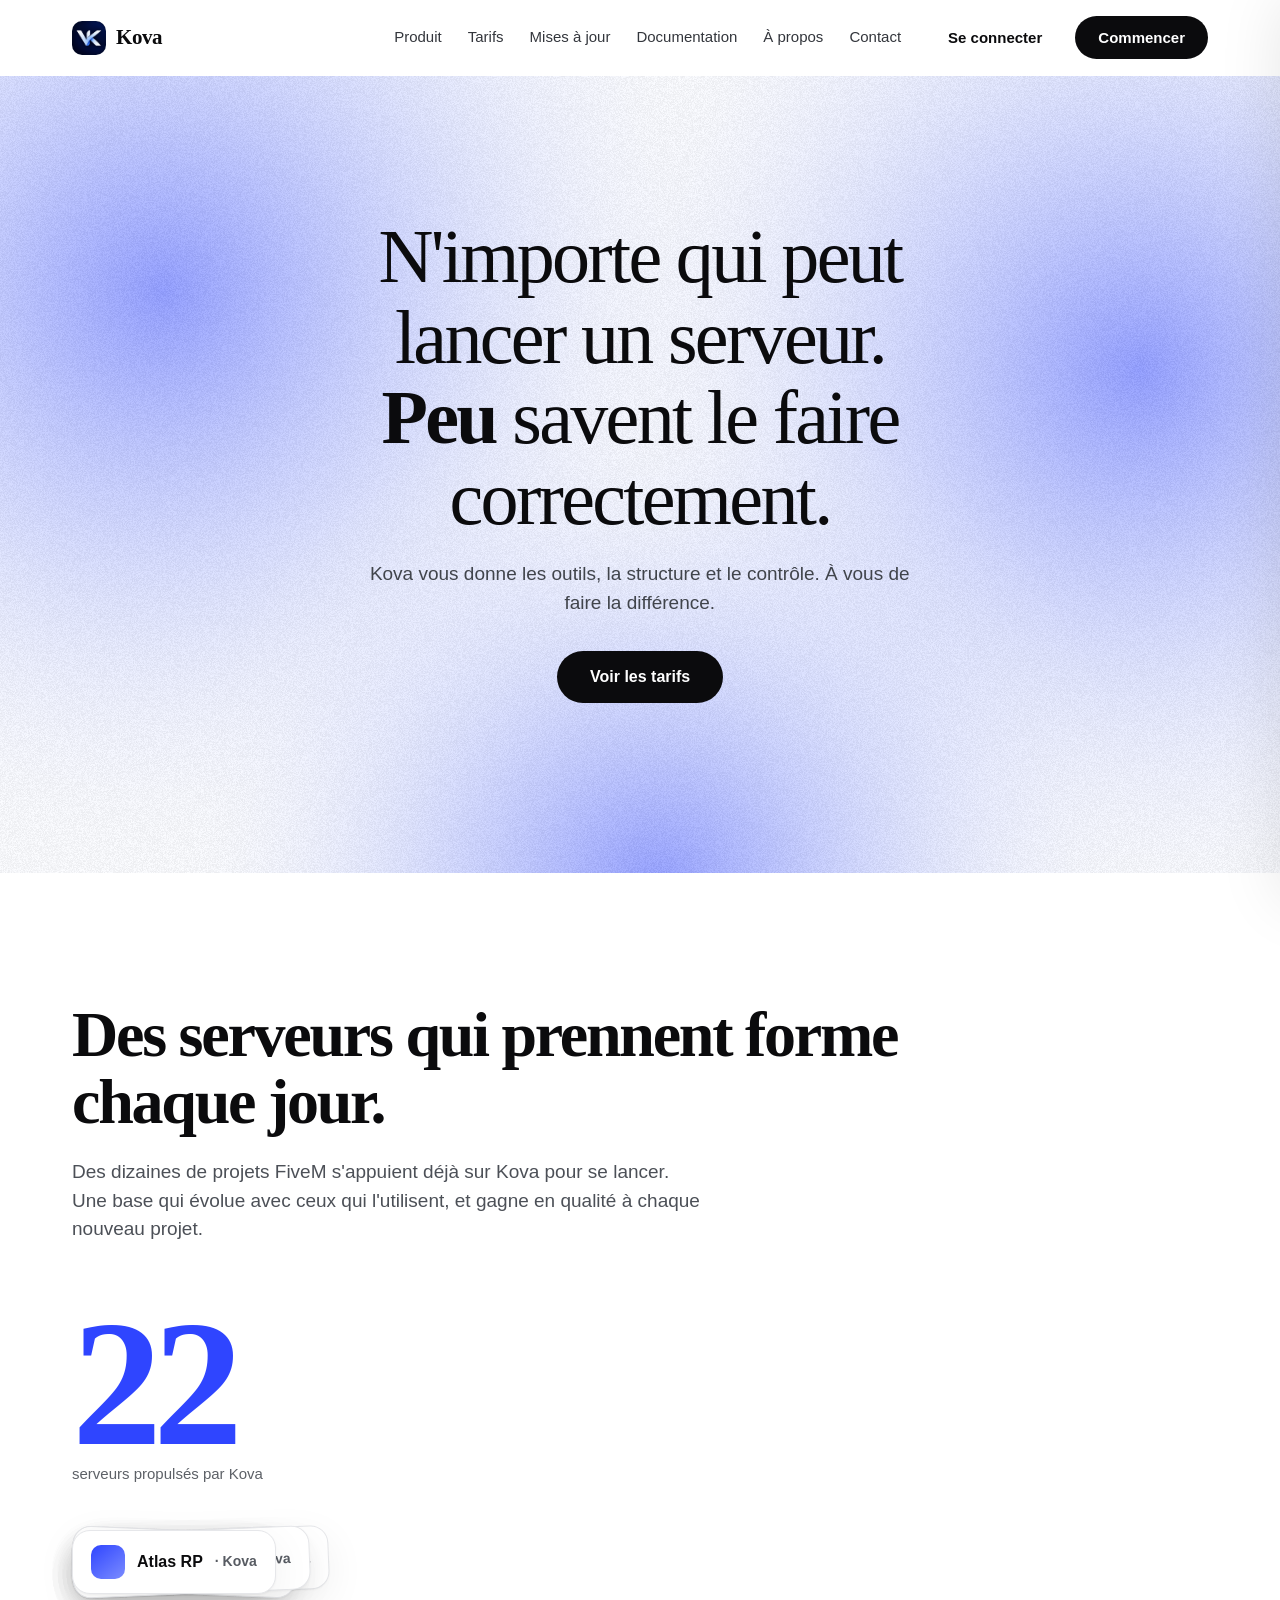
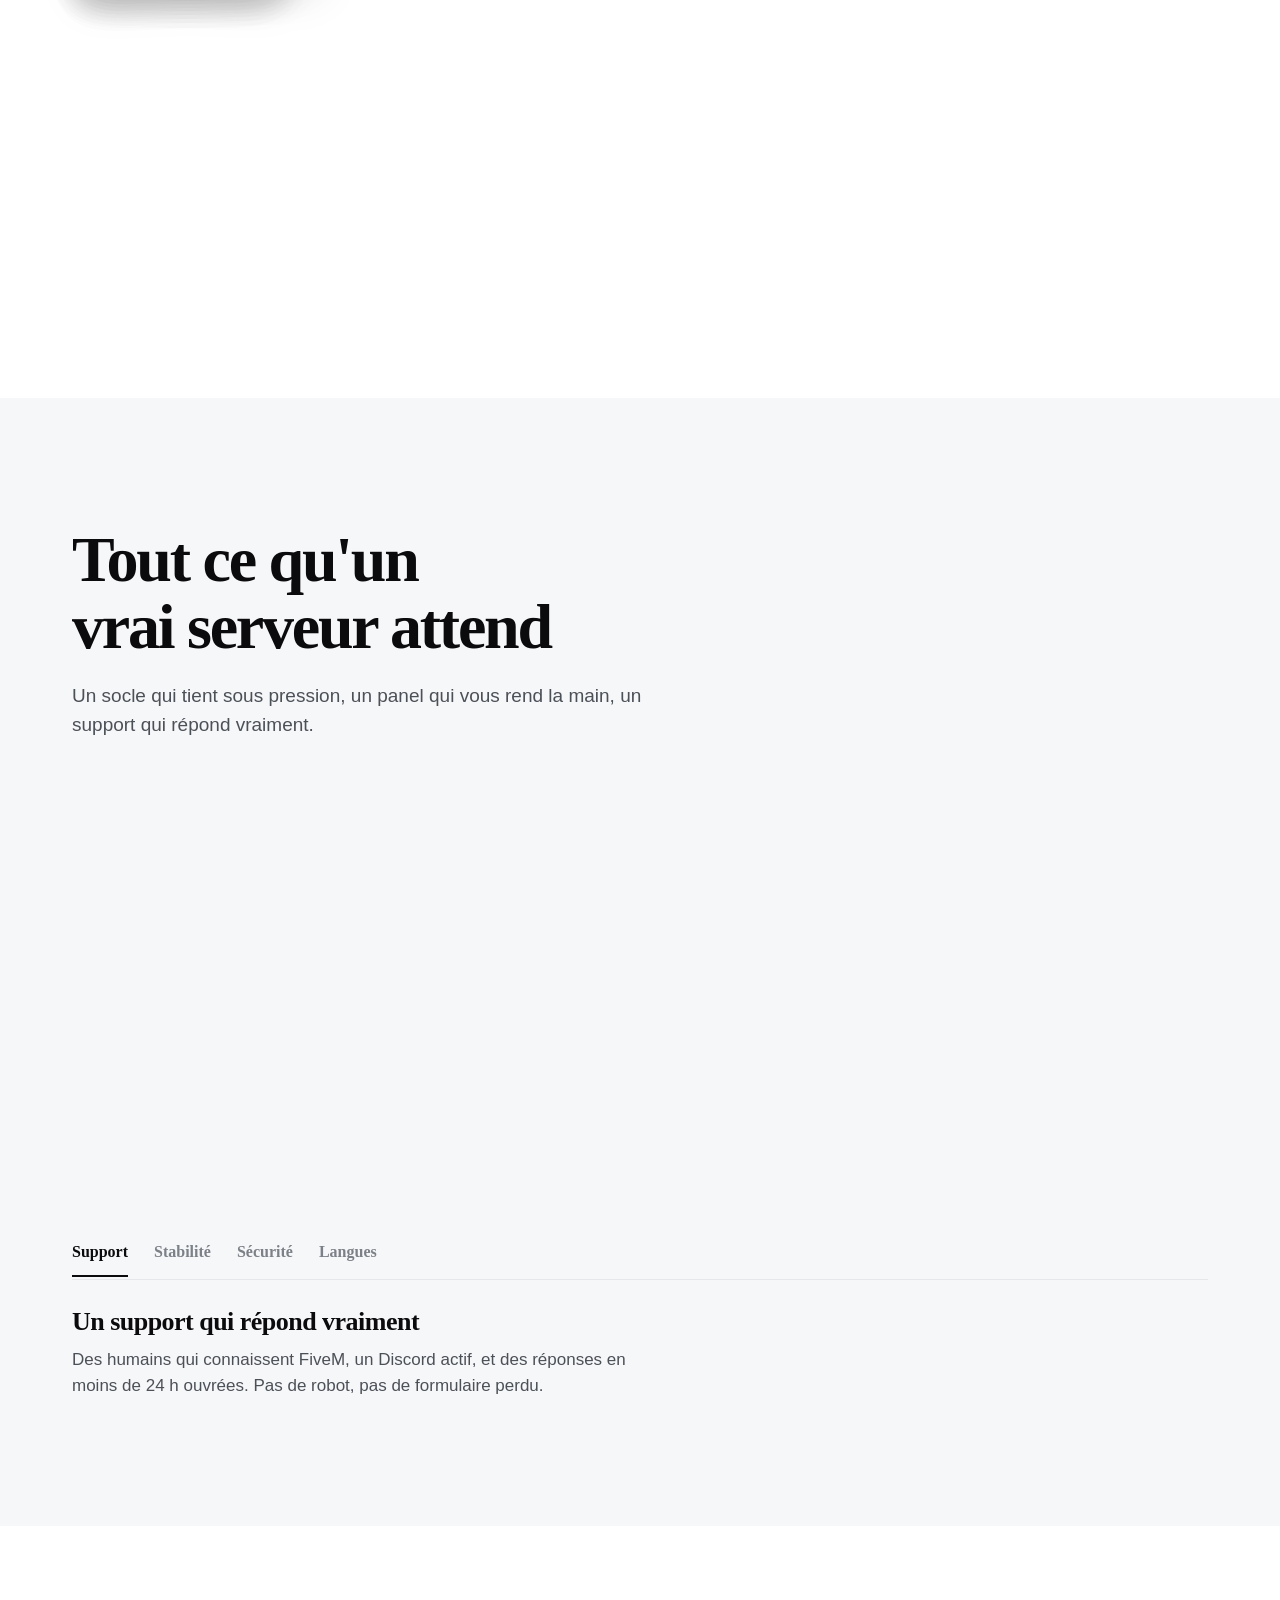
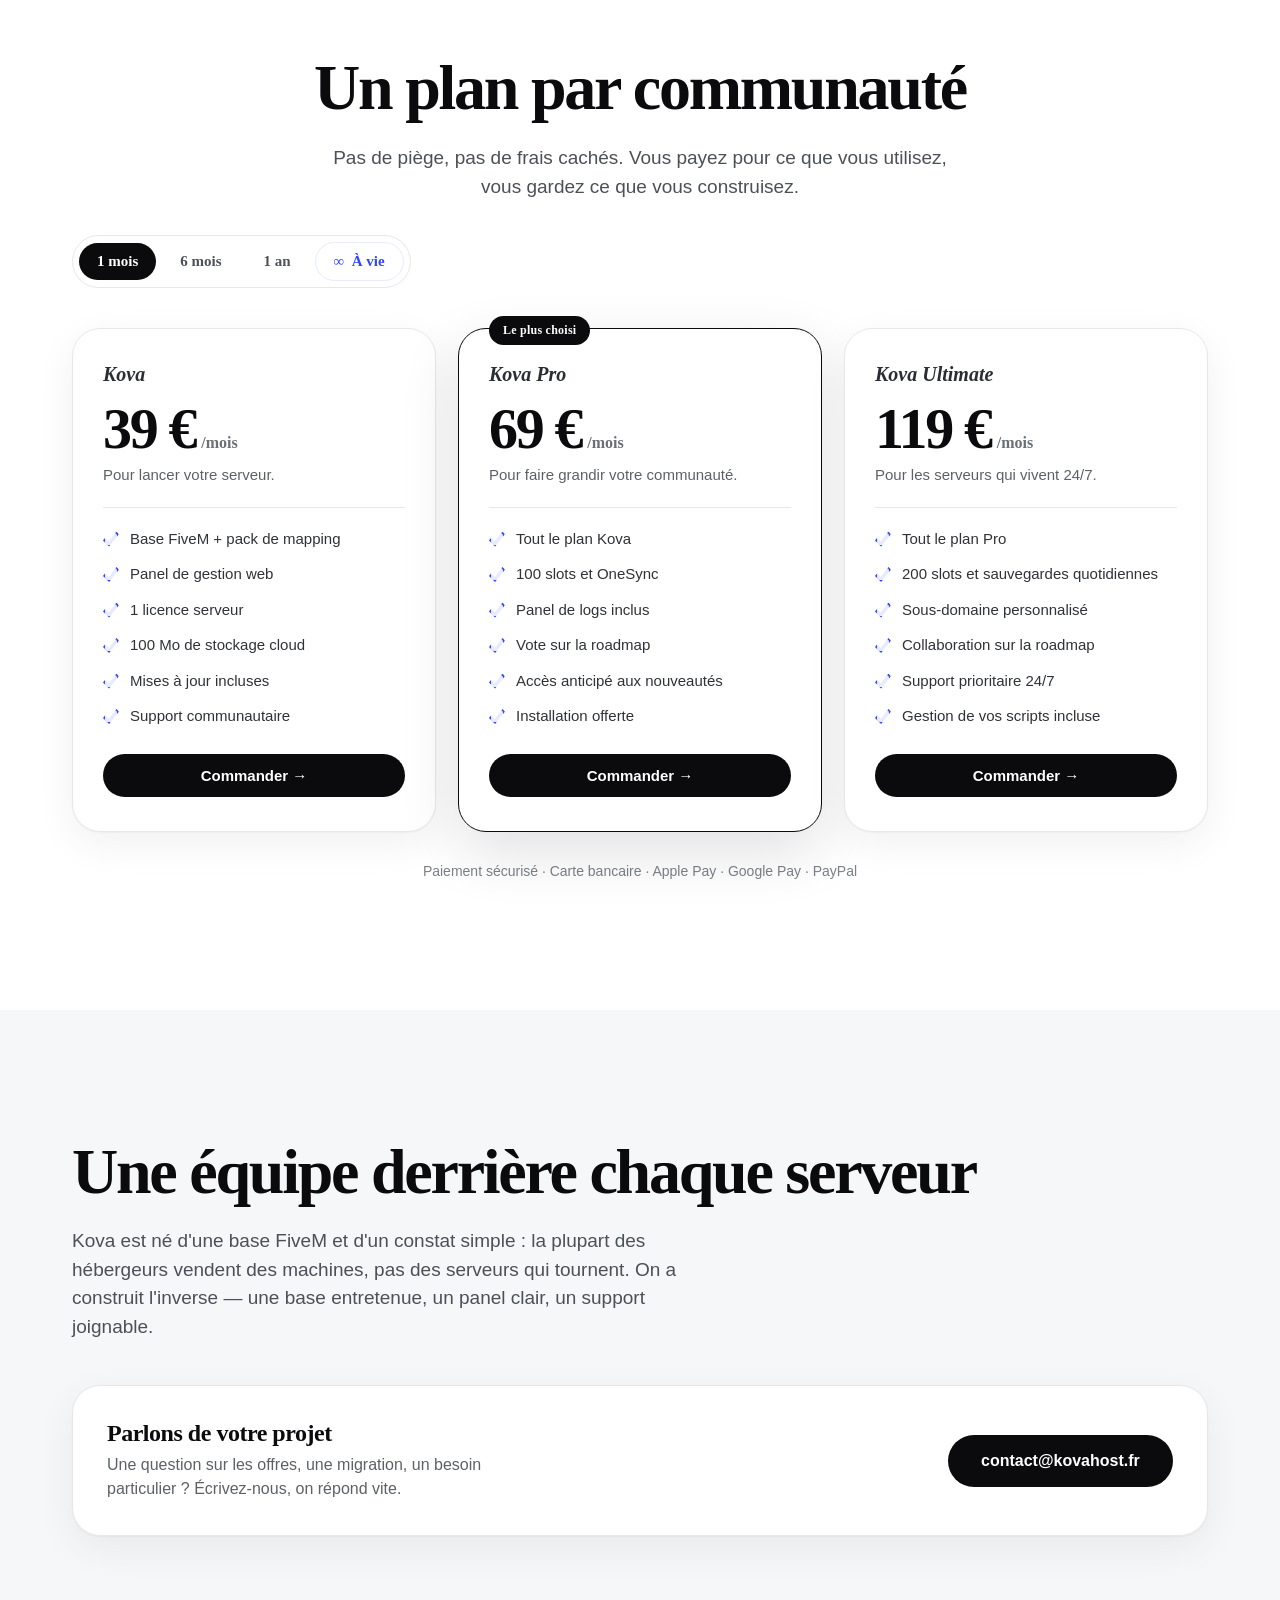
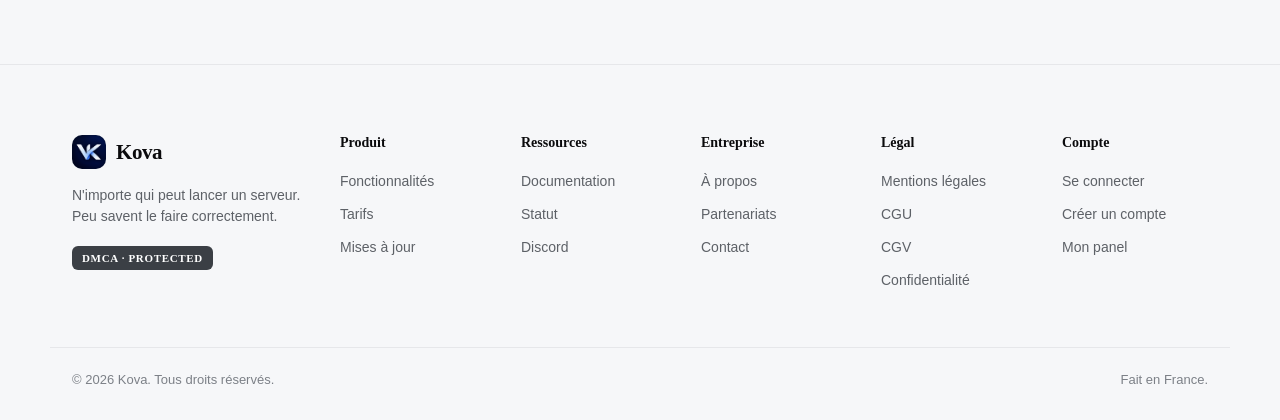
==== commit 9d26e065: "Add files via upload" ====
--- a/index.html
+++ b/index.html
@@ -8,7 +8,7 @@
 <link rel="icon" href="logo.png">
 
 
-<style type="text/css">@font-face {font-family:'Manrope';font-style:normal;font-weight:400;src:url(/cf-fonts/v/manrope/5.2.8/vietnamese/wght/normal.woff2);unicode-range:U+0102-0103,U+0110-0111,U+0128-0129,U+0168-0169,U+01A0-01A1,U+01AF-01B0,U+0300-0301,U+0303-0304,U+0308-0309,U+0323,U+0329,U+1EA0-1EF9,U+20AB;font-display:swap;}@font-face {font-family:'Manrope';font-style:normal;font-weight:400;src:url(/cf-fonts/v/manrope/5.2.8/latin-ext/wght/normal.woff2);unicode-range:U+0100-02BA,U+02BD-02C5,U+02C7-02CC,U+02CE-02D7,U+02DD-02FF,U+0304,U+0308,U+0329,U+1D00-1DBF,U+1E00-1E9F,U+1EF2-1EFF,U+2020,U+20A0-20AB,U+20AD-20C0,U+2113,U+2C60-2C7F,U+A720-A7FF;font-display:swap;}@font-face {font-family:'Manrope';font-style:normal;font-weight:400;src:url(/cf-fonts/v/manrope/5.2.8/greek/wght/normal.woff2);unicode-range:U+0370-0377,U+037A-037F,U+0384-038A,U+038C,U+038E-03A1,U+03A3-03FF;font-display:swap;}@font-face {font-family:'Manrope';font-style:normal;font-weight:400;src:url(/cf-fonts/v/manrope/5.2.8/cyrillic/wght/normal.woff2);unicode-range:U+0301,U+0400-045F,U+0490-0491,U+04B0-04B1,U+2116;font-display:swap;}@font-face {font-family:'Manrope';font-style:normal;font-weight:400;src:url(/cf-fonts/v/manrope/5.2.8/latin/wght/normal.woff2);unicode-range:U+0000-00FF,U+0131,U+0152-0153,U+02BB-02BC,U+02C6,U+02DA,U+02DC,U+0304,U+0308,U+0329,U+2000-206F,U+20AC,U+2122,U+2191,U+2193,U+2212,U+2215,U+FEFF,U+FFFD;font-display:swap;}@font-face {font-family:'Manrope';font-style:normal;font-weight:400;src:url(/cf-fonts/v/manrope/5.2.8/cyrillic-ext/wght/normal.woff2);unicode-range:U+0460-052F,U+1C80-1C8A,U+20B4,U+2DE0-2DFF,U+A640-A69F,U+FE2E-FE2F;font-display:swap;}@font-face {font-family:'Manrope';font-style:normal;font-weight:500;src:url(/cf-fonts/v/manrope/5.2.8/vietnamese/wght/normal.woff2);unicode-range:U+0102-0103,U+0110-0111,U+0128-0129,U+0168-0169,U+01A0-01A1,U+01AF-01B0,U+0300-0301,U+0303-0304,U+0308-0309,U+0323,U+0329,U+1EA0-1EF9,U+20AB;font-display:swap;}@font-face {font-family:'Manrope';font-style:normal;font-weight:500;src:url(/cf-fonts/v/manrope/5.2.8/latin/wght/normal.woff2);unicode-range:U+0000-00FF,U+0131,U+0152-0153,U+02BB-02BC,U+02C6,U+02DA,U+02DC,U+0304,U+0308,U+0329,U+2000-206F,U+20AC,U+2122,U+2191,U+2193,U+2212,U+2215,U+FEFF,U+FFFD;font-display:swap;}@font-face {font-family:'Manrope';font-style:normal;font-weight:500;src:url(/cf-fonts/v/manrope/5.2.8/cyrillic/wght/normal.woff2);unicode-range:U+0301,U+0400-045F,U+0490-0491,U+04B0-04B1,U+2116;font-display:swap;}@font-face {font-family:'Manrope';font-style:normal;font-weight:500;src:url(/cf-fonts/v/manrope/5.2.8/greek/wght/normal.woff2);unicode-range:U+0370-0377,U+037A-037F,U+0384-038A,U+038C,U+038E-03A1,U+03A3-03FF;font-display:swap;}@font-face {font-family:'Manrope';font-style:normal;font-weight:500;src:url(/cf-fonts/v/manrope/5.2.8/cyrillic-ext/wght/normal.woff2);unicode-range:U+0460-052F,U+1C80-1C8A,U+20B4,U+2DE0-2DFF,U+A640-A69F,U+FE2E-FE2F;font-display:swap;}@font-face {font-family:'Manrope';font-style:normal;font-weight:500;src:url(/cf-fonts/v/manrope/5.2.8/latin-ext/wght/normal.woff2);unicode-range:U+0100-02BA,U+02BD-02C5,U+02C7-02CC,U+02CE-02D7,U+02DD-02FF,U+0304,U+0308,U+0329,U+1D00-1DBF,U+1E00-1E9F,U+1EF2-1EFF,U+2020,U+20A0-20AB,U+20AD-20C0,U+2113,U+2C60-2C7F,U+A720-A7FF;font-display:swap;}@font-face {font-family:'Manrope';font-style:normal;font-weight:600;src:url(/cf-fonts/v/manrope/5.2.8/greek/wght/normal.woff2);unicode-range:U+0370-0377,U+037A-037F,U+0384-038A,U+038C,U+038E-03A1,U+03A3-03FF;font-display:swap;}@font-face {font-family:'Manrope';font-style:normal;font-weight:600;src:url(/cf-fonts/v/manrope/5.2.8/latin/wght/normal.woff2);unicode-range:U+0000-00FF,U+0131,U+0152-0153,U+02BB-02BC,U+02C6,U+02DA,U+02DC,U+0304,U+0308,U+0329,U+2000-206F,U+20AC,U+2122,U+2191,U+2193,U+2212,U+2215,U+FEFF,U+FFFD;font-display:swap;}@font-face {font-family:'Manrope';font-style:normal;font-weight:600;src:url(/cf-fonts/v/manrope/5.2.8/cyrillic-ext/wght/normal.woff2);unicode-range:U+0460-052F,U+1C80-1C8A,U+20B4,U+2DE0-2DFF,U+A640-A69F,U+FE2E-FE2F;font-display:swap;}@font-face {font-family:'Manrope';font-style:normal;font-weight:600;src:url(/cf-fonts/v/manrope/5.2.8/cyrillic/wght/normal.woff2);unicode-range:U+0301,U+0400-045F,U+0490-0491,U+04B0-04B1,U+2116;font-display:swap;}@font-face {font-family:'Manrope';font-style:normal;font-weight:600;src:url(/cf-fonts/v/manrope/5.2.8/vietnamese/wght/normal.woff2);unicode-range:U+0102-0103,U+0110-0111,U+0128-0129,U+0168-0169,U+01A0-01A1,U+01AF-01B0,U+0300-0301,U+0303-0304,U+0308-0309,U+0323,U+0329,U+1EA0-1EF9,U+20AB;font-display:swap;}@font-face {font-family:'Manrope';font-style:normal;font-weight:600;src:url(/cf-fonts/v/manrope/5.2.8/latin-ext/wght/normal.woff2);unicode-range:U+0100-02BA,U+02BD-02C5,U+02C7-02CC,U+02CE-02D7,U+02DD-02FF,U+0304,U+0308,U+0329,U+1D00-1DBF,U+1E00-1E9F,U+1EF2-1EFF,U+2020,U+20A0-20AB,U+20AD-20C0,U+2113,U+2C60-2C7F,U+A720-A7FF;font-display:swap;}@font-face {font-family:'Manrope';font-style:normal;font-weight:700;src:url(/cf-fonts/v/manrope/5.2.8/greek/wght/normal.woff2);unicode-range:U+0370-0377,U+037A-037F,U+0384-038A,U+038C,U+038E-03A1,U+03A3-03FF;font-display:swap;}@font-face {font-family:'Manrope';font-style:normal;font-weight:700;src:url(/cf-fonts/v/manrope/5.2.8/latin/wght/normal.woff2);unicode-range:U+0000-00FF,U+0131,U+0152-0153,U+02BB-02BC,U+02C6,U+02DA,U+02DC,U+0304,U+0308,U+0329,U+2000-206F,U+20AC,U+2122,U+2191,U+2193,U+2212,U+2215,U+FEFF,U+FFFD;font-display:swap;}@font-face {font-family:'Manrope';font-style:normal;font-weight:700;src:url(/cf-fonts/v/manrope/5.2.8/cyrillic/wght/normal.woff2);unicode-range:U+0301,U+0400-045F,U+0490-0491,U+04B0-04B1,U+2116;font-display:swap;}@font-face {font-family:'Manrope';font-style:normal;font-weight:700;src:url(/cf-fonts/v/manrope/5.2.8/cyrillic-ext/wght/normal.woff2);unicode-range:U+0460-052F,U+1C80-1C8A,U+20B4,U+2DE0-2DFF,U+A640-A69F,U+FE2E-FE2F;font-display:swap;}@font-face {font-family:'Manrope';font-style:normal;font-weight:700;src:url(/cf-fonts/v/manrope/5.2.8/latin-ext/wght/normal.woff2);unicode-range:U+0100-02BA,U+02BD-02C5,U+02C7-02CC,U+02CE-02D7,U+02DD-02FF,U+0304,U+0308,U+0329,U+1D00-1DBF,U+1E00-1E9F,U+1EF2-1EFF,U+2020,U+20A0-20AB,U+20AD-20C0,U+2113,U+2C60-2C7F,U+A720-A7FF;font-display:swap;}@font-face {font-family:'Manrope';font-style:normal;font-weight:700;src:url(/cf-fonts/v/manrope/5.2.8/vietnamese/wght/normal.woff2);unicode-range:U+0102-0103,U+0110-0111,U+0128-0129,U+0168-0169,U+01A0-01A1,U+01AF-01B0,U+0300-0301,U+0303-0304,U+0308-0309,U+0323,U+0329,U+1EA0-1EF9,U+20AB;font-display:swap;}@font-face {font-family:'Manrope';font-style:normal;font-weight:800;src:url(/cf-fonts/v/manrope/5.2.8/latin/wght/normal.woff2);unicode-range:U+0000-00FF,U+0131,U+0152-0153,U+02BB-02BC,U+02C6,U+02DA,U+02DC,U+0304,U+0308,U+0329,U+2000-206F,U+20AC,U+2122,U+2191,U+2193,U+2212,U+2215,U+FEFF,U+FFFD;font-display:swap;}@font-face {font-family:'Manrope';font-style:normal;font-weight:800;src:url(/cf-fonts/v/manrope/5.2.8/greek/wght/normal.woff2);unicode-range:U+0370-0377,U+037A-037F,U+0384-038A,U+038C,U+038E-03A1,U+03A3-03FF;font-display:swap;}@font-face {font-family:'Manrope';font-style:normal;font-weight:800;src:url(/cf-fonts/v/manrope/5.2.8/cyrillic/wght/normal.woff2);unicode-range:U+0301,U+0400-045F,U+0490-0491,U+04B0-04B1,U+2116;font-display:swap;}@font-face {font-family:'Manrope';font-style:normal;font-weight:800;src:url(/cf-fonts/v/manrope/5.2.8/latin-ext/wght/normal.woff2);unicode-range:U+0100-02BA,U+02BD-02C5,U+02C7-02CC,U+02CE-02D7,U+02DD-02FF,U+0304,U+0308,U+0329,U+1D00-1DBF,U+1E00-1E9F,U+1EF2-1EFF,U+2020,U+20A0-20AB,U+20AD-20C0,U+2113,U+2C60-2C7F,U+A720-A7FF;font-display:swap;}@font-face {font-family:'Manrope';font-style:normal;font-weight:800;src:url(/cf-fonts/v/manrope/5.2.8/cyrillic-ext/wght/normal.woff2);unicode-range:U+0460-052F,U+1C80-1C8A,U+20B4,U+2DE0-2DFF,U+A640-A69F,U+FE2E-FE2F;font-display:swap;}@font-face {font-family:'Manrope';font-style:normal;font-weight:800;src:url(/cf-fonts/v/manrope/5.2.8/vietnamese/wght/normal.woff2);unicode-range:U+0102-0103,U+0110-0111,U+0128-0129,U+0168-0169,U+01A0-01A1,U+01AF-01B0,U+0300-0301,U+0303-0304,U+0308-0309,U+0323,U+0329,U+1EA0-1EF9,U+20AB;font-display:swap;}</style>
+<style type="text/css">@font-face {font-family:'Manrope';font-style:normal;font-weight:400;src:url(/cf-fonts/v/manrope/5.2.8/latin/wght/normal.woff2);unicode-range:U+0000-00FF,U+0131,U+0152-0153,U+02BB-02BC,U+02C6,U+02DA,U+02DC,U+0304,U+0308,U+0329,U+2000-206F,U+20AC,U+2122,U+2191,U+2193,U+2212,U+2215,U+FEFF,U+FFFD;font-display:swap;}@font-face {font-family:'Manrope';font-style:normal;font-weight:400;src:url(/cf-fonts/v/manrope/5.2.8/vietnamese/wght/normal.woff2);unicode-range:U+0102-0103,U+0110-0111,U+0128-0129,U+0168-0169,U+01A0-01A1,U+01AF-01B0,U+0300-0301,U+0303-0304,U+0308-0309,U+0323,U+0329,U+1EA0-1EF9,U+20AB;font-display:swap;}@font-face {font-family:'Manrope';font-style:normal;font-weight:400;src:url(/cf-fonts/v/manrope/5.2.8/greek/wght/normal.woff2);unicode-range:U+0370-0377,U+037A-037F,U+0384-038A,U+038C,U+038E-03A1,U+03A3-03FF;font-display:swap;}@font-face {font-family:'Manrope';font-style:normal;font-weight:400;src:url(/cf-fonts/v/manrope/5.2.8/cyrillic-ext/wght/normal.woff2);unicode-range:U+0460-052F,U+1C80-1C8A,U+20B4,U+2DE0-2DFF,U+A640-A69F,U+FE2E-FE2F;font-display:swap;}@font-face {font-family:'Manrope';font-style:normal;font-weight:400;src:url(/cf-fonts/v/manrope/5.2.8/cyrillic/wght/normal.woff2);unicode-range:U+0301,U+0400-045F,U+0490-0491,U+04B0-04B1,U+2116;font-display:swap;}@font-face {font-family:'Manrope';font-style:normal;font-weight:400;src:url(/cf-fonts/v/manrope/5.2.8/latin-ext/wght/normal.woff2);unicode-range:U+0100-02BA,U+02BD-02C5,U+02C7-02CC,U+02CE-02D7,U+02DD-02FF,U+0304,U+0308,U+0329,U+1D00-1DBF,U+1E00-1E9F,U+1EF2-1EFF,U+2020,U+20A0-20AB,U+20AD-20C0,U+2113,U+2C60-2C7F,U+A720-A7FF;font-display:swap;}@font-face {font-family:'Manrope';font-style:normal;font-weight:500;src:url(/cf-fonts/v/manrope/5.2.8/cyrillic-ext/wght/normal.woff2);unicode-range:U+0460-052F,U+1C80-1C8A,U+20B4,U+2DE0-2DFF,U+A640-A69F,U+FE2E-FE2F;font-display:swap;}@font-face {font-family:'Manrope';font-style:normal;font-weight:500;src:url(/cf-fonts/v/manrope/5.2.8/latin-ext/wght/normal.woff2);unicode-range:U+0100-02BA,U+02BD-02C5,U+02C7-02CC,U+02CE-02D7,U+02DD-02FF,U+0304,U+0308,U+0329,U+1D00-1DBF,U+1E00-1E9F,U+1EF2-1EFF,U+2020,U+20A0-20AB,U+20AD-20C0,U+2113,U+2C60-2C7F,U+A720-A7FF;font-display:swap;}@font-face {font-family:'Manrope';font-style:normal;font-weight:500;src:url(/cf-fonts/v/manrope/5.2.8/cyrillic/wght/normal.woff2);unicode-range:U+0301,U+0400-045F,U+0490-0491,U+04B0-04B1,U+2116;font-display:swap;}@font-face {font-family:'Manrope';font-style:normal;font-weight:500;src:url(/cf-fonts/v/manrope/5.2.8/greek/wght/normal.woff2);unicode-range:U+0370-0377,U+037A-037F,U+0384-038A,U+038C,U+038E-03A1,U+03A3-03FF;font-display:swap;}@font-face {font-family:'Manrope';font-style:normal;font-weight:500;src:url(/cf-fonts/v/manrope/5.2.8/vietnamese/wght/normal.woff2);unicode-range:U+0102-0103,U+0110-0111,U+0128-0129,U+0168-0169,U+01A0-01A1,U+01AF-01B0,U+0300-0301,U+0303-0304,U+0308-0309,U+0323,U+0329,U+1EA0-1EF9,U+20AB;font-display:swap;}@font-face {font-family:'Manrope';font-style:normal;font-weight:500;src:url(/cf-fonts/v/manrope/5.2.8/latin/wght/normal.woff2);unicode-range:U+0000-00FF,U+0131,U+0152-0153,U+02BB-02BC,U+02C6,U+02DA,U+02DC,U+0304,U+0308,U+0329,U+2000-206F,U+20AC,U+2122,U+2191,U+2193,U+2212,U+2215,U+FEFF,U+FFFD;font-display:swap;}@font-face {font-family:'Manrope';font-style:normal;font-weight:600;src:url(/cf-fonts/v/manrope/5.2.8/cyrillic-ext/wght/normal.woff2);unicode-range:U+0460-052F,U+1C80-1C8A,U+20B4,U+2DE0-2DFF,U+A640-A69F,U+FE2E-FE2F;font-display:swap;}@font-face {font-family:'Manrope';font-style:normal;font-weight:600;src:url(/cf-fonts/v/manrope/5.2.8/latin-ext/wght/normal.woff2);unicode-range:U+0100-02BA,U+02BD-02C5,U+02C7-02CC,U+02CE-02D7,U+02DD-02FF,U+0304,U+0308,U+0329,U+1D00-1DBF,U+1E00-1E9F,U+1EF2-1EFF,U+2020,U+20A0-20AB,U+20AD-20C0,U+2113,U+2C60-2C7F,U+A720-A7FF;font-display:swap;}@font-face {font-family:'Manrope';font-style:normal;font-weight:600;src:url(/cf-fonts/v/manrope/5.2.8/cyrillic/wght/normal.woff2);unicode-range:U+0301,U+0400-045F,U+0490-0491,U+04B0-04B1,U+2116;font-display:swap;}@font-face {font-family:'Manrope';font-style:normal;font-weight:600;src:url(/cf-fonts/v/manrope/5.2.8/vietnamese/wght/normal.woff2);unicode-range:U+0102-0103,U+0110-0111,U+0128-0129,U+0168-0169,U+01A0-01A1,U+01AF-01B0,U+0300-0301,U+0303-0304,U+0308-0309,U+0323,U+0329,U+1EA0-1EF9,U+20AB;font-display:swap;}@font-face {font-family:'Manrope';font-style:normal;font-weight:600;src:url(/cf-fonts/v/manrope/5.2.8/greek/wght/normal.woff2);unicode-range:U+0370-0377,U+037A-037F,U+0384-038A,U+038C,U+038E-03A1,U+03A3-03FF;font-display:swap;}@font-face {font-family:'Manrope';font-style:normal;font-weight:600;src:url(/cf-fonts/v/manrope/5.2.8/latin/wght/normal.woff2);unicode-range:U+0000-00FF,U+0131,U+0152-0153,U+02BB-02BC,U+02C6,U+02DA,U+02DC,U+0304,U+0308,U+0329,U+2000-206F,U+20AC,U+2122,U+2191,U+2193,U+2212,U+2215,U+FEFF,U+FFFD;font-display:swap;}@font-face {font-family:'Manrope';font-style:normal;font-weight:700;src:url(/cf-fonts/v/manrope/5.2.8/greek/wght/normal.woff2);unicode-range:U+0370-0377,U+037A-037F,U+0384-038A,U+038C,U+038E-03A1,U+03A3-03FF;font-display:swap;}@font-face {font-family:'Manrope';font-style:normal;font-weight:700;src:url(/cf-fonts/v/manrope/5.2.8/latin-ext/wght/normal.woff2);unicode-range:U+0100-02BA,U+02BD-02C5,U+02C7-02CC,U+02CE-02D7,U+02DD-02FF,U+0304,U+0308,U+0329,U+1D00-1DBF,U+1E00-1E9F,U+1EF2-1EFF,U+2020,U+20A0-20AB,U+20AD-20C0,U+2113,U+2C60-2C7F,U+A720-A7FF;font-display:swap;}@font-face {font-family:'Manrope';font-style:normal;font-weight:700;src:url(/cf-fonts/v/manrope/5.2.8/cyrillic/wght/normal.woff2);unicode-range:U+0301,U+0400-045F,U+0490-0491,U+04B0-04B1,U+2116;font-display:swap;}@font-face {font-family:'Manrope';font-style:normal;font-weight:700;src:url(/cf-fonts/v/manrope/5.2.8/latin/wght/normal.woff2);unicode-range:U+0000-00FF,U+0131,U+0152-0153,U+02BB-02BC,U+02C6,U+02DA,U+02DC,U+0304,U+0308,U+0329,U+2000-206F,U+20AC,U+2122,U+2191,U+2193,U+2212,U+2215,U+FEFF,U+FFFD;font-display:swap;}@font-face {font-family:'Manrope';font-style:normal;font-weight:700;src:url(/cf-fonts/v/manrope/5.2.8/cyrillic-ext/wght/normal.woff2);unicode-range:U+0460-052F,U+1C80-1C8A,U+20B4,U+2DE0-2DFF,U+A640-A69F,U+FE2E-FE2F;font-display:swap;}@font-face {font-family:'Manrope';font-style:normal;font-weight:700;src:url(/cf-fonts/v/manrope/5.2.8/vietnamese/wght/normal.woff2);unicode-range:U+0102-0103,U+0110-0111,U+0128-0129,U+0168-0169,U+01A0-01A1,U+01AF-01B0,U+0300-0301,U+0303-0304,U+0308-0309,U+0323,U+0329,U+1EA0-1EF9,U+20AB;font-display:swap;}@font-face {font-family:'Manrope';font-style:normal;font-weight:800;src:url(/cf-fonts/v/manrope/5.2.8/cyrillic-ext/wght/normal.woff2);unicode-range:U+0460-052F,U+1C80-1C8A,U+20B4,U+2DE0-2DFF,U+A640-A69F,U+FE2E-FE2F;font-display:swap;}@font-face {font-family:'Manrope';font-style:normal;font-weight:800;src:url(/cf-fonts/v/manrope/5.2.8/latin/wght/normal.woff2);unicode-range:U+0000-00FF,U+0131,U+0152-0153,U+02BB-02BC,U+02C6,U+02DA,U+02DC,U+0304,U+0308,U+0329,U+2000-206F,U+20AC,U+2122,U+2191,U+2193,U+2212,U+2215,U+FEFF,U+FFFD;font-display:swap;}@font-face {font-family:'Manrope';font-style:normal;font-weight:800;src:url(/cf-fonts/v/manrope/5.2.8/cyrillic/wght/normal.woff2);unicode-range:U+0301,U+0400-045F,U+0490-0491,U+04B0-04B1,U+2116;font-display:swap;}@font-face {font-family:'Manrope';font-style:normal;font-weight:800;src:url(/cf-fonts/v/manrope/5.2.8/latin-ext/wght/normal.woff2);unicode-range:U+0100-02BA,U+02BD-02C5,U+02C7-02CC,U+02CE-02D7,U+02DD-02FF,U+0304,U+0308,U+0329,U+1D00-1DBF,U+1E00-1E9F,U+1EF2-1EFF,U+2020,U+20A0-20AB,U+20AD-20C0,U+2113,U+2C60-2C7F,U+A720-A7FF;font-display:swap;}@font-face {font-family:'Manrope';font-style:normal;font-weight:800;src:url(/cf-fonts/v/manrope/5.2.8/vietnamese/wght/normal.woff2);unicode-range:U+0102-0103,U+0110-0111,U+0128-0129,U+0168-0169,U+01A0-01A1,U+01AF-01B0,U+0300-0301,U+0303-0304,U+0308-0309,U+0323,U+0329,U+1EA0-1EF9,U+20AB;font-display:swap;}@font-face {font-family:'Manrope';font-style:normal;font-weight:800;src:url(/cf-fonts/v/manrope/5.2.8/greek/wght/normal.woff2);unicode-range:U+0370-0377,U+037A-037F,U+0384-038A,U+038C,U+038E-03A1,U+03A3-03FF;font-display:swap;}</style>
 <link rel="stylesheet" href="style.css">
 <style>
 /* =========================================================
@@ -316,10 +316,12 @@
       entrees.forEach(function (e) {
         if (e.isIntersecting) {
           e.target.classList.add('rv-in');
-          observateur.unobserve(e.target); /* on ne rejoue pas : pas de clignotement */
+        } else {
+          /* sorti de l'ecran : on retire la classe pour que l'animation rejoue */
+          e.target.classList.remove('rv-in');
         }
       });
-    }, { threshold: 0.12, rootMargin: '0px 0px -8% 0px' });
+    }, { threshold: 0.08, rootMargin: '-5% 0px -12% 0px' });
 
     elements.forEach(function (el) { observateur.observe(el); });
 
